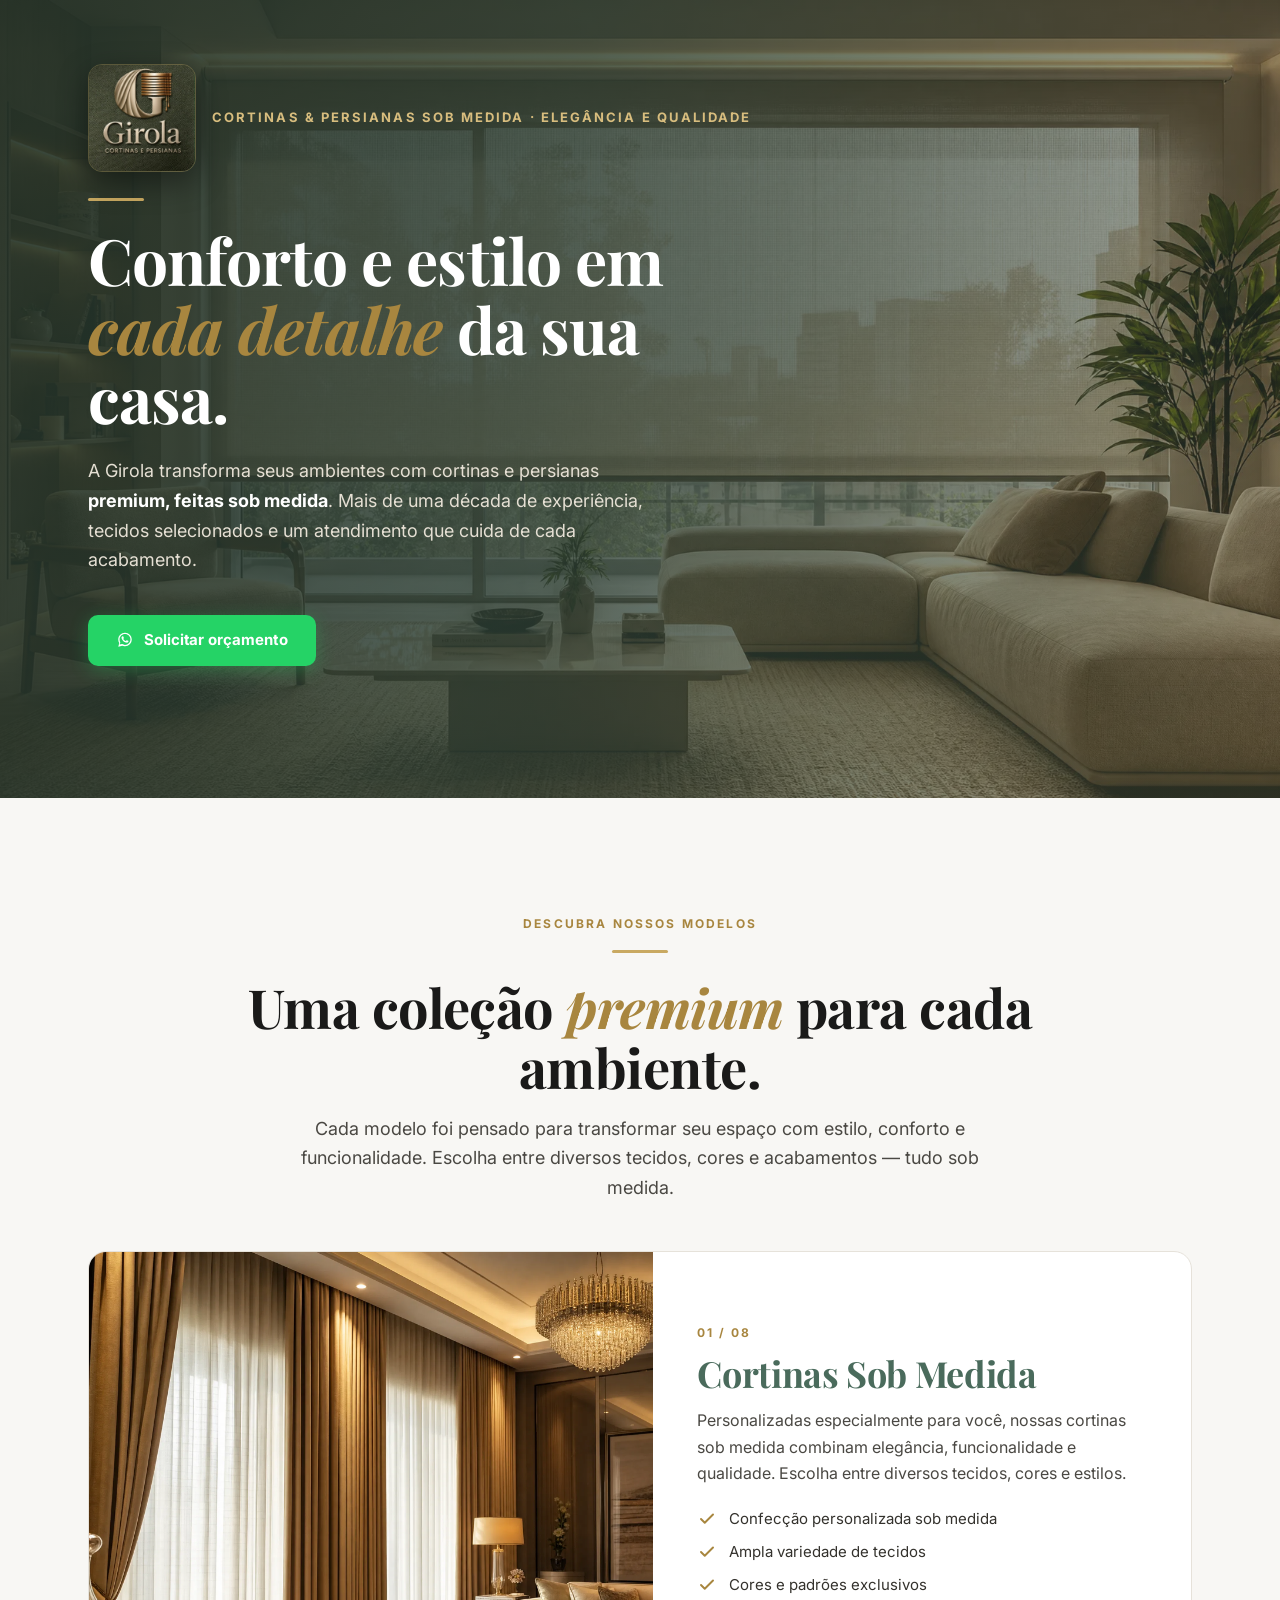
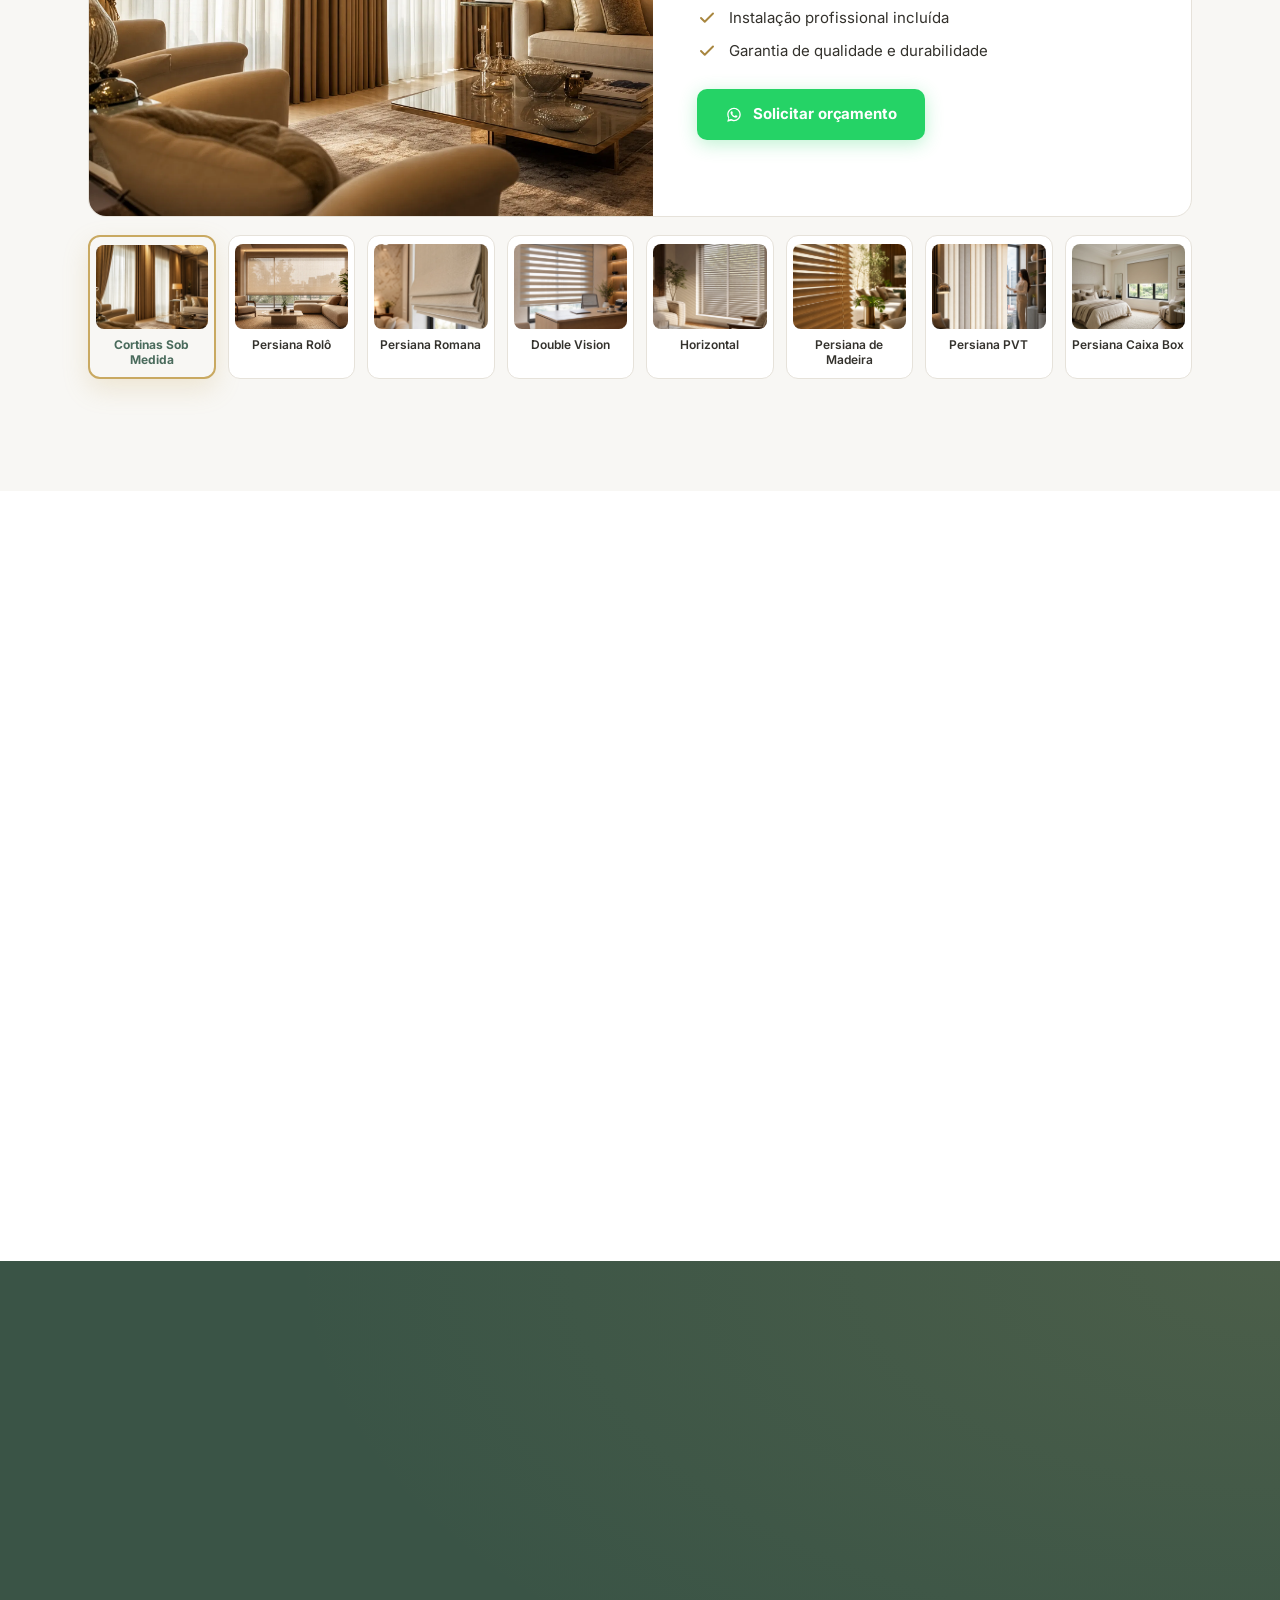
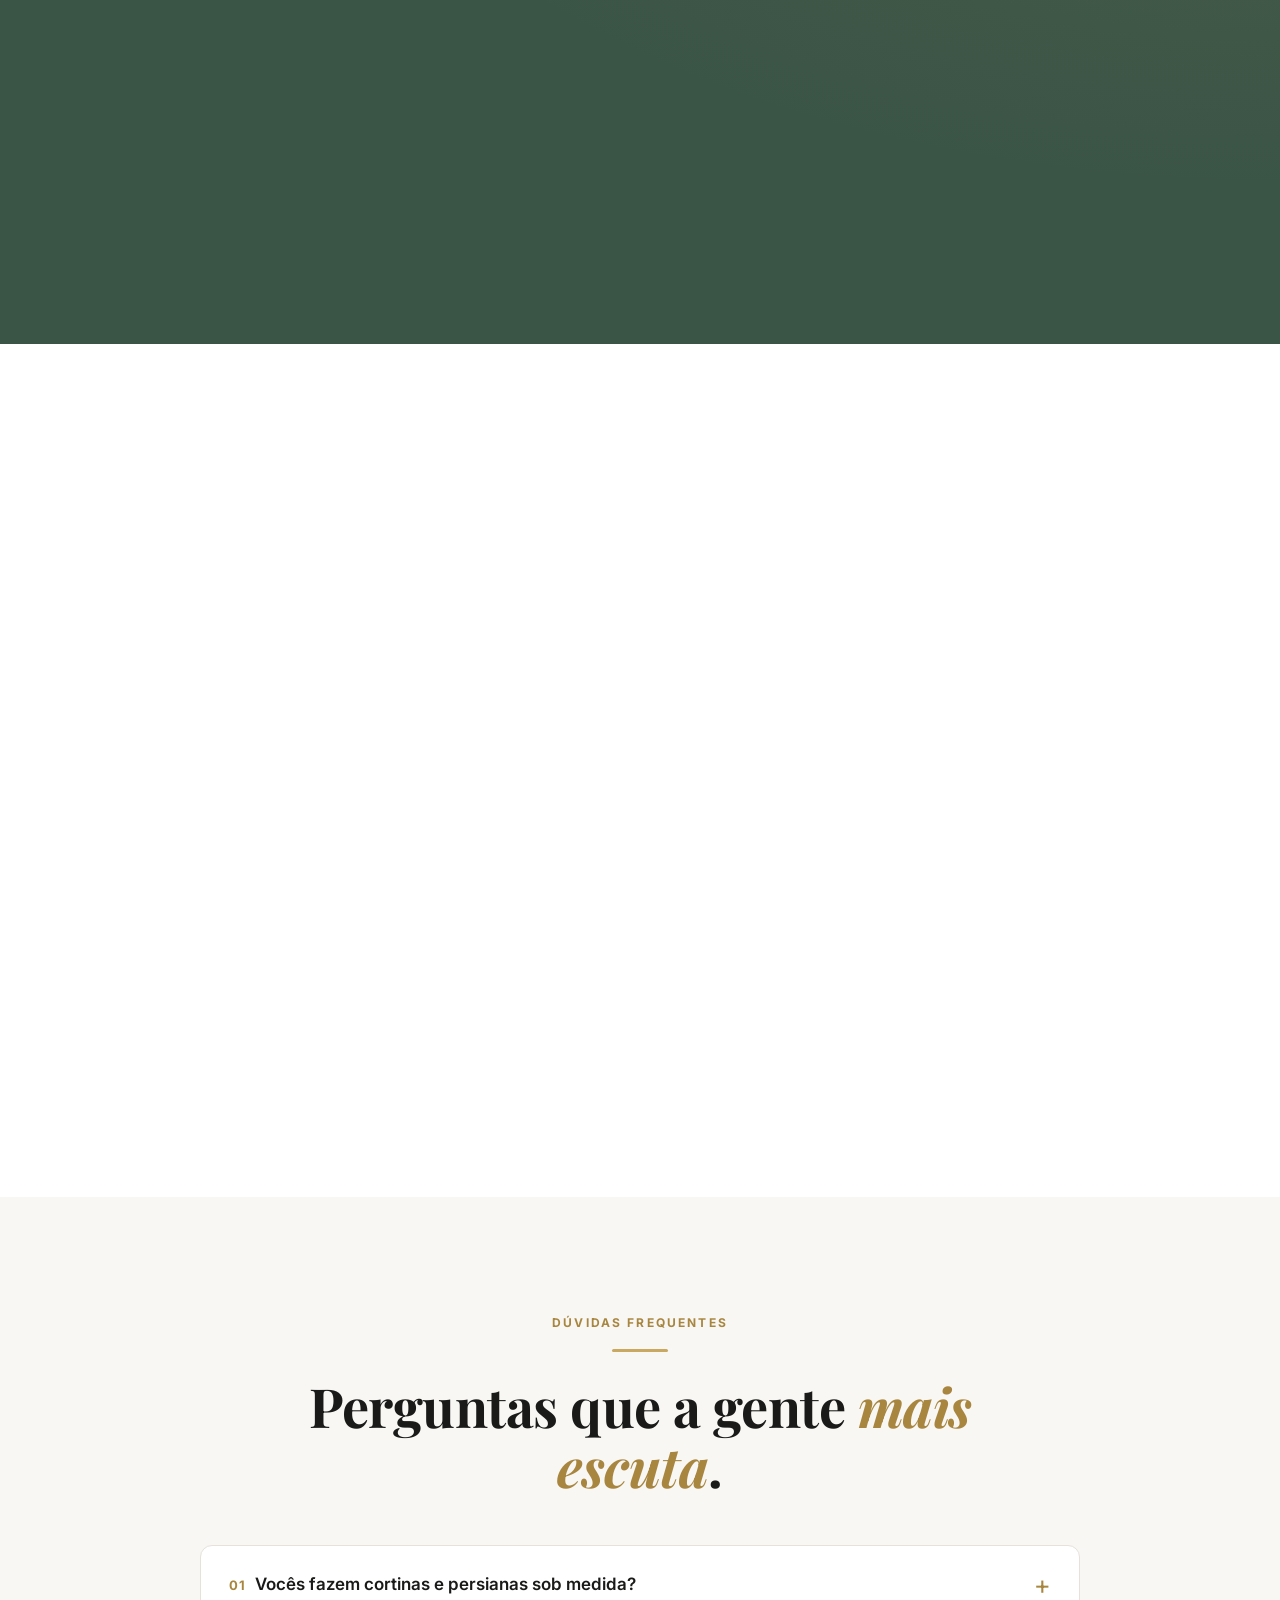
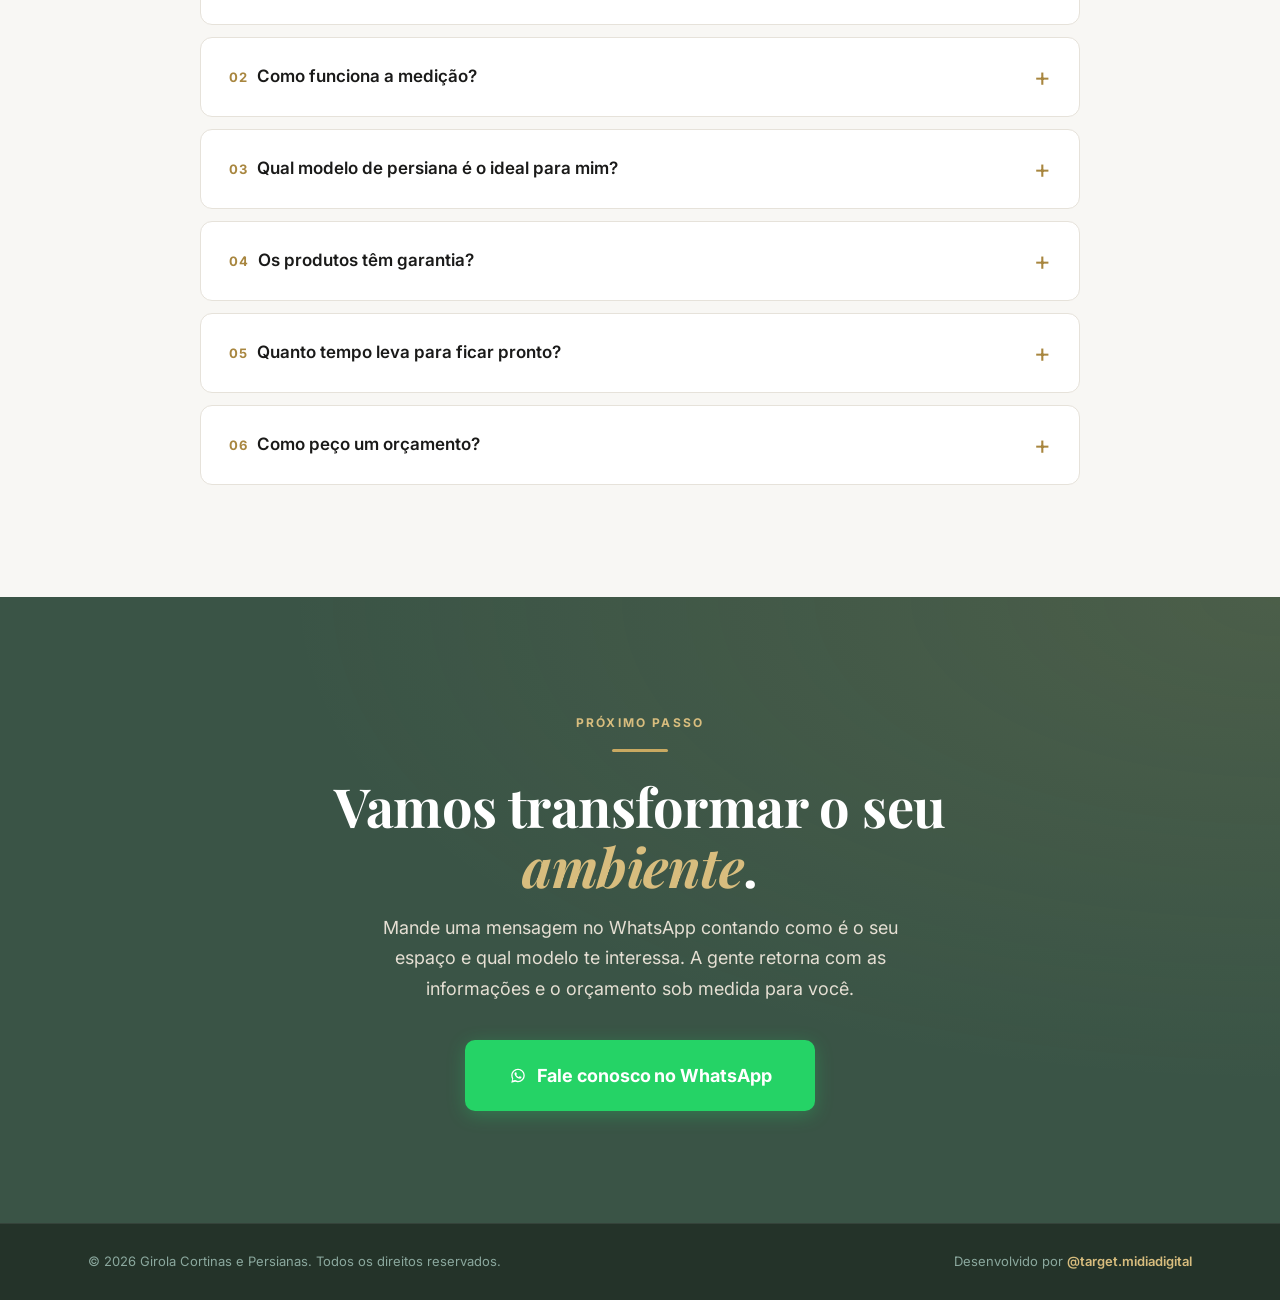
==== index.html @ 1aa4037d "Simplifica nome do PVT na mensagem do WhatsApp" ====
<!DOCTYPE html>
<html lang="pt-BR">
<head>
  <meta charset="UTF-8">
  <!-- Google Tag Manager -->
  <script>(function(w,d,s,l,i){w[l]=w[l]||[];w[l].push({'gtm.start':
  new Date().getTime(),event:'gtm.js'});var f=d.getElementsByTagName(s)[0],
  j=d.createElement(s),dl=l!='dataLayer'?'&l='+l:'';j.async=true;j.src=
  'https://www.googletagmanager.com/gtm.js?id='+i+dl;f.parentNode.insertBefore(j,f);
  })(window,document,'script','dataLayer','GTM-5LZ2KSHK');</script>
  <!-- End Google Tag Manager -->
  <meta name="viewport" content="width=device-width, initial-scale=1.0">
  <title>Girola Cortinas e Persianas — Cortinas e Persianas Sob Medida · Elegância e Qualidade</title>
  <meta name="description" content="Cortinas e persianas premium sob medida. Mais de 10 anos transformando espaços com elegância, conforto e qualidade. Rolô, Romana, Double Vision, Horizontal, Madeira, PVT e Caixa Box. Orçamento pelo WhatsApp (48) 98824-4446.">
  <link rel="icon" href="assets/logo.jpg">
  <link rel="preconnect" href="https://fonts.googleapis.com">
  <link rel="preconnect" href="https://fonts.gstatic.com" crossorigin>
  <link href="https://fonts.googleapis.com/css2?family=Playfair+Display:wght@500;600;700&family=Inter:wght@400;500;600;700&display=swap" rel="stylesheet">
  <link rel="stylesheet" href="assets/style.css">
</head>
<body>
  <!-- Google Tag Manager (noscript) -->
  <noscript><iframe src="https://www.googletagmanager.com/ns.html?id=GTM-5LZ2KSHK"
  height="0" width="0" style="display:none;visibility:hidden"></iframe></noscript>
  <!-- End Google Tag Manager (noscript) -->

  <main>

    <!-- ═════════ HERO ═════════ -->
    <section id="hero" class="hero-bg">
      <div class="hero-overlay"></div>
      <div class="container hero-inner">
        <div class="hero-text reveal">
          <div class="hero-brand">
            <img src="assets/logo.jpg" alt="Girola Cortinas e Persianas" class="hero-logo">
            <span class="hero-brand-text">Cortinas &amp; Persianas sob medida · Elegância e Qualidade</span>
          </div>
          <span class="gold-bar"></span>
          <h1 class="hero-title">
            Conforto e estilo em <span class="accent">cada detalhe</span> da sua casa.
          </h1>
          <p class="hero-sub">
            A Girola transforma seus ambientes com cortinas e persianas <strong>premium, feitas sob medida</strong>. Mais de uma década de experiência, tecidos selecionados e um atendimento que cuida de cada acabamento.
          </p>
          <div class="hero-cta-group">
            <a href="https://wa.me/5548988244446?text=Olá%20Girola!%20Gostaria%20de%20um%20orçamento%20de%20cortinas%2Fpersianas%20sob%20medida." target="_blank" rel="noopener" class="btn btn-wa">
              <span class="wa-icon" aria-hidden="true"></span>
              Solicitar orçamento
            </a>
          </div>
        </div>
      </div>
    </section>

    <!-- ═════════ DOBRA 2 · MODELOS ═════════ -->
    <section id="modelos" class="bg-soft">
      <div class="container">
        <div class="eyebrow-block reveal centered">
          <div class="section-tag">Descubra nossos modelos</div>
          <span class="gold-bar centered"></span>
          <h2 class="section-title">Uma coleção <span class="accent">premium</span> para cada ambiente.</h2>
          <p class="section-sub">Cada modelo foi pensado para transformar seu espaço com estilo, conforto e funcionalidade. Escolha entre diversos tecidos, cores e acabamentos — tudo sob medida.</p>
        </div>

        <div class="modelos-showcase reveal" id="modelos-showcase">
          <div class="showcase-stage">

              <article class="modelo-slide showcase-panel active">
                <div class="modelo-slide-photo"><img src="assets/cortina.webp" alt="Cortinas Sob Medida" loading="lazy"></div>
                <div class="modelo-slide-info">
                  <span class="modelo-slide-count">01 / 08</span>
                  <h3 class="modelo-slide-name">Cortinas Sob Medida</h3>
                  <p class="modelo-slide-desc">Personalizadas especialmente para você, nossas cortinas sob medida combinam elegância, funcionalidade e qualidade. Escolha entre diversos tecidos, cores e estilos.</p>
                  <ul class="modelo-slide-features">
                    <li><span class="feat-check"></span>Confecção personalizada sob medida</li>
                    <li><span class="feat-check"></span>Ampla variedade de tecidos</li>
                    <li><span class="feat-check"></span>Cores e padrões exclusivos</li>
                    <li><span class="feat-check"></span>Instalação profissional incluída</li>
                    <li><span class="feat-check"></span>Garantia de qualidade e durabilidade</li>
                  </ul>
                  <a href="https://wa.me/5548988244446?text=Olá%20Girola!%20Gostaria%20de%20um%20orçamento%20de%20cortinas%2Fpersianas%20sob%20medida.%20(*Cortinas%20Sob%20Medida*)" target="_blank" rel="noopener" class="btn btn-wa">
                    <span class="wa-icon" aria-hidden="true"></span>Solicitar orçamento
                  </a>
                </div>
              </article>

              <article class="modelo-slide showcase-panel">
                <div class="modelo-slide-photo"><img src="assets/persiana-rolo.webp" alt="Persiana Rolô" loading="lazy"></div>
                <div class="modelo-slide-info">
                  <span class="modelo-slide-count">02 / 08</span>
                  <h3 class="modelo-slide-name">Persiana Rolô</h3>
                  <p class="modelo-slide-desc">Moderna e funcional, a persiana rolô é perfeita para ambientes que exigem praticidade e elegância. Disponível em diversos tecidos e cores, oferece controle total de luminosidade com um toque suave.</p>
                  <ul class="modelo-slide-features">
                    <li><span class="feat-check"></span>Mecanismo suave e silencioso</li>
                    <li><span class="feat-check"></span>Múltiplas opções de tecido</li>
                    <li><span class="feat-check"></span>Fácil limpeza e manutenção</li>
                    <li><span class="feat-check"></span>Ideal para cozinhas e escritórios</li>
                    <li><span class="feat-check"></span>Disponível em blackout e tela solar</li>
                  </ul>
                  <a href="https://wa.me/5548988244446?text=Olá%20Girola!%20Gostaria%20de%20um%20orçamento%20de%20cortinas%2Fpersianas%20sob%20medida.%20(*Persiana%20Rolô*)" target="_blank" rel="noopener" class="btn btn-wa">
                    <span class="wa-icon" aria-hidden="true"></span>Solicitar orçamento
                  </a>
                </div>
              </article>

              <article class="modelo-slide showcase-panel">
                <div class="modelo-slide-photo"><img src="assets/persiana-romana.webp" alt="Persiana Romana" loading="lazy"></div>
                <div class="modelo-slide-info">
                  <span class="modelo-slide-count">03 / 08</span>
                  <h3 class="modelo-slide-name">Persiana Romana</h3>
                  <p class="modelo-slide-desc">Sofisticada e elegante, a persiana romana traz um toque de luxo a qualquer ambiente. Com suas dobras perfeitas, cria um visual refinado quando aberta ou fechada.</p>
                  <ul class="modelo-slide-features">
                    <li><span class="feat-check"></span>Design elegante e sofisticado</li>
                    <li><span class="feat-check"></span>Tecidos premium em várias cores</li>
                    <li><span class="feat-check"></span>Controle preciso de luz</li>
                    <li><span class="feat-check"></span>Perfeita para salas e quartos</li>
                    <li><span class="feat-check"></span>Instalação limpa sem caixilho aparente</li>
                  </ul>
                  <a href="https://wa.me/5548988244446?text=Olá%20Girola!%20Gostaria%20de%20um%20orçamento%20de%20cortinas%2Fpersianas%20sob%20medida.%20(*Persiana%20Romana*)" target="_blank" rel="noopener" class="btn btn-wa">
                    <span class="wa-icon" aria-hidden="true"></span>Solicitar orçamento
                  </a>
                </div>
              </article>

              <article class="modelo-slide showcase-panel">
                <div class="modelo-slide-photo"><img src="assets/persiana-double-vision.webp" alt="Persiana Double Vision" loading="lazy"></div>
                <div class="modelo-slide-info">
                  <span class="modelo-slide-count">04 / 08</span>
                  <h3 class="modelo-slide-name">Persiana Double Vision</h3>
                  <p class="modelo-slide-desc">Inovadora e versátil, a persiana double vision permite controlar a luminosidade em dois níveis diferentes. Perfeita para quem quer flexibilidade total no controle de luz.</p>
                  <ul class="modelo-slide-features">
                    <li><span class="feat-check"></span>Dois níveis de controle de luz</li>
                    <li><span class="feat-check"></span>Design moderno e minimalista</li>
                    <li><span class="feat-check"></span>Tecido de qualidade premium</li>
                    <li><span class="feat-check"></span>Ideal para salas de estar e escritórios</li>
                    <li><span class="feat-check"></span>Oferece privacidade sem perder claridade</li>
                  </ul>
                  <a href="https://wa.me/5548988244446?text=Olá%20Girola!%20Gostaria%20de%20um%20orçamento%20de%20cortinas%2Fpersianas%20sob%20medida.%20(*Persiana%20Double%20Vision*)" target="_blank" rel="noopener" class="btn btn-wa">
                    <span class="wa-icon" aria-hidden="true"></span>Solicitar orçamento
                  </a>
                </div>
              </article>

              <article class="modelo-slide showcase-panel">
                <div class="modelo-slide-photo"><img src="assets/persiana-horizontal.webp" alt="Persiana Horizontal" loading="lazy"></div>
                <div class="modelo-slide-info">
                  <span class="modelo-slide-count">05 / 08</span>
                  <h3 class="modelo-slide-name">Persiana Horizontal</h3>
                  <p class="modelo-slide-desc">Clássica e versátil, a persiana horizontal oferece controle preciso de luz e privacidade. Disponível em alumínio e madeira, combina funcionalidade com estilo.</p>
                  <ul class="modelo-slide-features">
                    <li><span class="feat-check"></span>Lâminas de 50mm com fita central em destaque</li>
                    <li><span class="feat-check"></span>Controle preciso de luz e privacidade</li>
                    <li><span class="feat-check"></span>Fácil limpeza e manutenção</li>
                    <li><span class="feat-check"></span>Ideal para todos os ambientes</li>
                    <li><span class="feat-check"></span>Excelente custo-benefício</li>
                  </ul>
                  <a href="https://wa.me/5548988244446?text=Olá%20Girola!%20Gostaria%20de%20um%20orçamento%20de%20cortinas%2Fpersianas%20sob%20medida.%20(*Persiana%20Horizontal*)" target="_blank" rel="noopener" class="btn btn-wa">
                    <span class="wa-icon" aria-hidden="true"></span>Solicitar orçamento
                  </a>
                </div>
              </article>

              <article class="modelo-slide showcase-panel">
                <div class="modelo-slide-photo"><img src="assets/persiana-madeira.webp" alt="Persiana de Madeira" loading="lazy"></div>
                <div class="modelo-slide-info">
                  <span class="modelo-slide-count">06 / 08</span>
                  <h3 class="modelo-slide-name">Persiana de Madeira</h3>
                  <p class="modelo-slide-desc">Clássica e atemporal, a persiana de madeira traz calor e naturalidade aos ambientes. Seus tons naturais combinam com qualquer estilo de decoração.</p>
                  <ul class="modelo-slide-features">
                    <li><span class="feat-check"></span>Madeira de qualidade premium</li>
                    <li><span class="feat-check"></span>Tons naturais e elegantes</li>
                    <li><span class="feat-check"></span>Durabilidade excepcional</li>
                    <li><span class="feat-check"></span>Fácil manutenção</li>
                    <li><span class="feat-check"></span>Perfeita para salas, quartos e escritórios</li>
                  </ul>
                  <a href="https://wa.me/5548988244446?text=Olá%20Girola!%20Gostaria%20de%20um%20orçamento%20de%20cortinas%2Fpersianas%20sob%20medida.%20(*Persiana%20de%20Madeira*)" target="_blank" rel="noopener" class="btn btn-wa">
                    <span class="wa-icon" aria-hidden="true"></span>Solicitar orçamento
                  </a>
                </div>
              </article>

              <article class="modelo-slide showcase-panel">
                <div class="modelo-slide-photo"><img src="assets/persiana-pvt.webp" alt="Persiana PVT - Painel Vertical Trilho" loading="lazy"></div>
                <div class="modelo-slide-info">
                  <span class="modelo-slide-count">07 / 08</span>
                  <h3 class="modelo-slide-name">Persiana PVT</h3>
                  <p class="modelo-slide-desc">Moderna e sofisticada, a persiana PVT (Painel Vertical Trilho) oferece uma solução elegante para grandes janelas e portas. Perfeita para ambientes contemporâneos.</p>
                  <ul class="modelo-slide-features">
                    <li><span class="feat-check"></span>Painéis verticais deslizantes</li>
                    <li><span class="feat-check"></span>Ideal para grandes aberturas</li>
                    <li><span class="feat-check"></span>Design minimalista e moderno</li>
                    <li><span class="feat-check"></span>Múltiplas cores e texturas</li>
                    <li><span class="feat-check"></span>Fácil operação e limpeza</li>
                  </ul>
                  <a href="https://wa.me/5548988244446?text=Olá%20Girola!%20Gostaria%20de%20um%20orçamento%20de%20cortinas%2Fpersianas%20sob%20medida.%20(*Persiana%20PVT*)" target="_blank" rel="noopener" class="btn btn-wa">
                    <span class="wa-icon" aria-hidden="true"></span>Solicitar orçamento
                  </a>
                </div>
              </article>

              <article class="modelo-slide showcase-panel">
                <div class="modelo-slide-photo"><img src="assets/persiana-caixa-box.jpg" alt="Persiana Caixa Box" loading="lazy"></div>
                <div class="modelo-slide-info">
                  <span class="modelo-slide-count">08 / 08</span>
                  <h3 class="modelo-slide-name">Persiana Caixa Box</h3>
                  <p class="modelo-slide-desc">Blackout de alto desempenho: o tecido corre dentro de uma caixa superior de PVC (Vox) com guias laterais em alumínio, bloqueando praticamente 100% da luz. Acabamento limpo e contemporâneo, perfeito para quartos e salas de TV.</p>
                  <ul class="modelo-slide-features">
                    <li><span class="feat-check"></span>Bloqueio de até 100% da luz (blackout total)</li>
                    <li><span class="feat-check"></span>Caixa superior em PVC (Vox) com bandô integrado</li>
                    <li><span class="feat-check"></span>Guias laterais em alumínio para vedação total</li>
                    <li><span class="feat-check"></span>Acionamento por correntinha ou motorizado</li>
                    <li><span class="feat-check"></span>Ideal para quartos e salas de TV</li>
                  </ul>
                  <a href="https://wa.me/5548988244446?text=Olá%20Girola!%20Gostaria%20de%20um%20orçamento%20de%20cortinas%2Fpersianas%20sob%20medida.%20(*Persiana%20Caixa%20Box*)" target="_blank" rel="noopener" class="btn btn-wa">
                    <span class="wa-icon" aria-hidden="true"></span>Solicitar orçamento
                  </a>
                </div>
              </article>

          </div>

          <div class="showcase-thumbs" role="tablist" aria-label="Modelos de cortinas e persianas">
            <button class="showcase-thumb active" data-index="0">
              <span class="showcase-thumb-img"><img src="assets/cortina.webp" alt="" loading="lazy"></span>
              <span class="showcase-thumb-name">Cortinas Sob Medida</span>
            </button>
            <button class="showcase-thumb" data-index="1">
              <span class="showcase-thumb-img"><img src="assets/persiana-rolo.webp" alt="" loading="lazy"></span>
              <span class="showcase-thumb-name">Persiana Rolô</span>
            </button>
            <button class="showcase-thumb" data-index="2">
              <span class="showcase-thumb-img"><img src="assets/persiana-romana.webp" alt="" loading="lazy"></span>
              <span class="showcase-thumb-name">Persiana Romana</span>
            </button>
            <button class="showcase-thumb" data-index="3">
              <span class="showcase-thumb-img"><img src="assets/persiana-double-vision.webp" alt="" loading="lazy"></span>
              <span class="showcase-thumb-name">Double Vision</span>
            </button>
            <button class="showcase-thumb" data-index="4">
              <span class="showcase-thumb-img"><img src="assets/persiana-horizontal.webp" alt="" loading="lazy"></span>
              <span class="showcase-thumb-name">Horizontal</span>
            </button>
            <button class="showcase-thumb" data-index="5">
              <span class="showcase-thumb-img"><img src="assets/persiana-madeira.webp" alt="" loading="lazy"></span>
              <span class="showcase-thumb-name">Persiana de Madeira</span>
            </button>
            <button class="showcase-thumb" data-index="6">
              <span class="showcase-thumb-img"><img src="assets/persiana-pvt.webp" alt="" loading="lazy"></span>
              <span class="showcase-thumb-name">Persiana PVT</span>
            </button>
            <button class="showcase-thumb" data-index="7">
              <span class="showcase-thumb-img"><img src="assets/persiana-caixa-box.jpg" alt="" loading="lazy"></span>
              <span class="showcase-thumb-name">Persiana Caixa Box</span>
            </button>
          </div>
        </div>
      </div>
    </section>

    <!-- ═════════ DOBRA 3 · POR QUE GIROLA ═════════ -->
    <section id="por-que">
      <div class="container">
        <div class="eyebrow-block reveal centered">
          <div class="section-tag">Por que escolher a Girola</div>
          <span class="gold-bar centered"></span>
          <h2 class="section-title">Muito mais do que <span class="accent">persianas</span>.</h2>
          <p class="section-sub">Oferecemos qualidade, confiança e um atendimento excepcional — do primeiro contato à instalação final.</p>
        </div>

        <div class="motivos-grid">
          <div class="motivo-card reveal" data-stagger="0">
            <div class="motivo-icon">
              <svg viewBox="0 0 24 24" fill="none" stroke="currentColor" stroke-width="1.7" stroke-linecap="round" stroke-linejoin="round"><polygon points="6 3 18 3 22 9 12 22 2 9"/><path d="M11 3 8 9l4 13 4-13-3-6"/><path d="M2 9h20"/></svg>
            </div>
            <h3 class="motivo-title">Qualidade Premium</h3>
            <p class="motivo-text">Produtos de alta qualidade, selecionados com rigor para garantir durabilidade e beleza em cada detalhe.</p>
          </div>
          <div class="motivo-card reveal" data-stagger="1">
            <div class="motivo-icon">
              <svg viewBox="0 0 24 24" fill="none" stroke="currentColor" stroke-width="1.7" stroke-linecap="round" stroke-linejoin="round"><circle cx="12" cy="8" r="6"/><path d="M8.21 13.89 7 22l5-3 5 3-1.21-8.11"/></svg>
            </div>
            <h3 class="motivo-title">Expertise Reconhecida</h3>
            <p class="motivo-text">Conhecimento profundo em todos os tipos de persianas e cortinas. Indicamos a solução certa para o seu ambiente.</p>
          </div>
          <div class="motivo-card reveal" data-stagger="2">
            <div class="motivo-icon">
              <svg viewBox="0 0 24 24" fill="none" stroke="currentColor" stroke-width="1.7" stroke-linecap="round" stroke-linejoin="round"><path d="M20 13c0 5-3.5 7.5-7.66 8.95a1 1 0 0 1-.67-.01C7.5 20.5 4 18 4 13V6a1 1 0 0 1 1-1c2 0 4.5-1.2 6.24-2.72a1.17 1.17 0 0 1 1.52 0C14.51 3.81 17 5 19 5a1 1 0 0 1 1 1z"/><path d="m9 12 2 2 4-4"/></svg>
            </div>
            <h3 class="motivo-title">Confiança Comprovada</h3>
            <p class="motivo-text">Mais de uma década no ramo e milhares de clientes que confiam nos nossos produtos e serviços.</p>
          </div>
          <div class="motivo-card reveal" data-stagger="3">
            <div class="motivo-icon">
              <svg viewBox="0 0 24 24" fill="none" stroke="currentColor" stroke-width="1.7" stroke-linecap="round" stroke-linejoin="round"><path d="M3.85 8.62a4 4 0 0 1 4.78-4.77 4 4 0 0 1 6.74 0 4 4 0 0 1 4.78 4.78 4 4 0 0 1 0 6.74 4 4 0 0 1-4.77 4.78 4 4 0 0 1-6.75 0 4 4 0 0 1-4.78-4.77 4 4 0 0 1 0-6.76Z"/><path d="m9 12 2 2 4-4"/></svg>
            </div>
            <h3 class="motivo-title">Garantia Total</h3>
            <p class="motivo-text">Todos os nossos produtos possuem garantia de qualidade e durabilidade — tranquilidade na sua compra.</p>
          </div>
        </div>
      </div>
    </section>

    <!-- ═════════ DOBRA 4 · SOBRE / EXPERIÊNCIA ═════════ -->
    <section id="sobre" class="dark">
      <div class="container">
        <div class="sobre-grid">
          <div class="sobre-content reveal">
            <div class="section-tag on-dark sobre-eyebrow">
              <svg viewBox="0 0 24 24" fill="none" stroke="currentColor" stroke-width="1.7" stroke-linecap="round" stroke-linejoin="round"><circle cx="12" cy="8" r="6"/><path d="M8.21 13.89 7 22l5-3 5 3-1.21-8.11"/></svg>
              Nossa História
            </div>
            <h2 class="section-title">Mais de 10 Anos de Excelência</h2>
            <p class="sobre-bio">
              A Girola Cortinas e Persianas vem transformando espaços com elegância e qualidade. Com mais de uma década de experiência no ramo, consolidamos nossa reputação como referência em soluções de cortinas e persianas premium.
            </p>
            <p class="sobre-bio">
              Nossa trajetória é marcada pelo compromisso com a excelência, inovação constante e atendimento personalizado. Cada projeto realizado reflete nossa dedicação em entregar produtos e serviços que superam as expectativas dos nossos clientes.
            </p>
          </div>
          <div class="sobre-card reveal">
            <div class="sobre-feature">
              <div class="sobre-feature-icon">
                <svg viewBox="0 0 24 24" fill="none" stroke="currentColor" stroke-width="1.7" stroke-linecap="round" stroke-linejoin="round"><circle cx="12" cy="8" r="6"/><path d="M8.21 13.89 7 22l5-3 5 3-1.21-8.11"/></svg>
              </div>
              <div class="sobre-feature-text">
                <h3>Confiança Comprovada</h3>
                <p>Milhares de clientes confiam em nossos produtos e serviços.</p>
              </div>
            </div>
            <div class="sobre-feature">
              <div class="sobre-feature-icon">
                <svg viewBox="0 0 24 24" fill="none" stroke="currentColor" stroke-width="1.7" stroke-linecap="round" stroke-linejoin="round"><circle cx="12" cy="8" r="6"/><path d="M8.21 13.89 7 22l5-3 5 3-1.21-8.11"/></svg>
              </div>
              <div class="sobre-feature-text">
                <h3>Expertise Reconhecida</h3>
                <p>Conhecimento profundo em todos os tipos de persianas e cortinas.</p>
              </div>
            </div>
            <div class="sobre-feature">
              <div class="sobre-feature-icon">
                <svg viewBox="0 0 24 24" fill="none" stroke="currentColor" stroke-width="1.7" stroke-linecap="round" stroke-linejoin="round"><circle cx="12" cy="8" r="6"/><path d="M8.21 13.89 7 22l5-3 5 3-1.21-8.11"/></svg>
              </div>
              <div class="sobre-feature-text">
                <h3>Inovação Contínua</h3>
                <p>Sempre atualizados com as últimas tendências e tecnologias.</p>
              </div>
            </div>
          </div>
        </div>
      </div>
    </section>

    <!-- ═════════ DOBRA 5 · COMO FUNCIONA ═════════ -->
    <section id="como-funciona">
      <div class="container">
        <div class="eyebrow-block reveal centered">
          <div class="section-tag">Como funciona</div>
          <span class="gold-bar centered"></span>
          <h2 class="section-title">Do <span class="accent">primeiro contato</span> à instalação.</h2>
          <p class="section-sub">Um processo simples e sem complicação para você ter o ambiente dos seus sonhos.</p>
        </div>

        <div class="passos-grid reveal">
          <div class="passo-card">
            <div class="passo-num">01</div>
            <h3 class="passo-name">Conte sua ideia</h3>
            <p class="passo-desc">Você nos chama no WhatsApp e conta como é o ambiente e o que procura. Tiramos todas as dúvidas sobre modelos e tecidos.</p>
          </div>
          <div class="passo-card">
            <div class="passo-num">02</div>
            <h3 class="passo-name">Medição sob medida</h3>
            <p class="passo-desc">Avaliamos as medidas certas para o seu espaço, garantindo um caimento perfeito e o melhor aproveitamento da luz.</p>
          </div>
          <div class="passo-card">
            <div class="passo-num">03</div>
            <h3 class="passo-name">Escolha e orçamento</h3>
            <p class="passo-desc">Você escolhe entre diversos tecidos, cores e estilos. Apresentamos um orçamento transparente, sem surpresas.</p>
          </div>
          <div class="passo-card">
            <div class="passo-num">04</div>
            <h3 class="passo-name">Confecção e instalação</h3>
            <p class="passo-desc">Confeccionamos com tecidos premium e instalamos com cuidado. Seu ambiente transformado, com garantia de qualidade.</p>
          </div>
        </div>

        <div class="section-cta reveal">
          <a href="https://wa.me/5548988244446?text=Olá%20Girola!%20Gostaria%20de%20um%20orçamento%20de%20cortinas%2Fpersianas%20sob%20medida." target="_blank" rel="noopener" class="btn btn-wa btn-lg">
            <span class="wa-icon" aria-hidden="true"></span>
            Começar meu orçamento
          </a>
        </div>
      </div>
    </section>

    <!-- ═════════ DOBRA 6 · FAQ ═════════ -->
    <section id="faq" class="bg-soft">
      <div class="container">
        <div class="eyebrow-block reveal centered">
          <div class="section-tag">Dúvidas frequentes</div>
          <span class="gold-bar centered"></span>
          <h2 class="section-title">Perguntas que a gente <span class="accent">mais escuta</span>.</h2>
        </div>

        <div class="faq-list reveal">
          <div class="faq-item">
            <button class="faq-question">
              <span><span class="faq-num">01</span>Vocês fazem cortinas e persianas sob medida?</span>
              <span class="faq-toggle">+</span>
            </button>
            <div class="faq-answer">
              Sim! Todas as nossas cortinas e persianas são confeccionadas sob medida, especialmente para o seu ambiente. Você escolhe entre diversos tecidos, cores e estilos, e garantimos o caimento e o acabamento perfeitos.
            </div>
          </div>
          <div class="faq-item">
            <button class="faq-question">
              <span><span class="faq-num">02</span>Como funciona a medição?</span>
              <span class="faq-toggle">+</span>
            </button>
            <div class="faq-answer">
              Após o primeiro contato pelo WhatsApp, avaliamos as medidas certas do seu espaço para garantir um caimento perfeito e o melhor aproveitamento da luz. A partir disso, montamos um orçamento personalizado.
            </div>
          </div>
          <div class="faq-item">
            <button class="faq-question">
              <span><span class="faq-num">03</span>Qual modelo de persiana é o ideal para mim?</span>
              <span class="faq-toggle">+</span>
            </button>
            <div class="faq-answer">
              Depende do ambiente e do que você procura: a Rolô é prática e moderna, a Romana traz um toque de luxo, a Double Vision controla a luz em dois níveis, a Horizontal oferece controle preciso, a de Madeira aquece o ambiente, a PVT é ideal para grandes janelas e portas e a Caixa Box garante blackout total para quartos e salas de TV. Conte como é o seu espaço que indicamos a melhor solução.
            </div>
          </div>
          <div class="faq-item">
            <button class="faq-question">
              <span><span class="faq-num">04</span>Os produtos têm garantia?</span>
              <span class="faq-toggle">+</span>
            </button>
            <div class="faq-answer">
              Sim. Todos os nossos produtos possuem garantia de qualidade e durabilidade, oferecendo total tranquilidade na sua compra. Trabalhamos apenas com tecidos e materiais premium, selecionados com rigor.
            </div>
          </div>
          <div class="faq-item">
            <button class="faq-question">
              <span><span class="faq-num">05</span>Quanto tempo leva para ficar pronto?</span>
              <span class="faq-toggle">+</span>
            </button>
            <div class="faq-answer">
              O prazo varia conforme o modelo, o tecido escolhido e a quantidade de ambientes. Assim que entendemos o seu projeto, informamos o prazo de confecção e instalação junto ao orçamento — sempre com transparência.
            </div>
          </div>
          <div class="faq-item">
            <button class="faq-question">
              <span><span class="faq-num">06</span>Como peço um orçamento?</span>
              <span class="faq-toggle">+</span>
            </button>
            <div class="faq-answer">
              É só clicar em qualquer botão desta página ou chamar no WhatsApp (48) 98824-4446. Conte como é o seu ambiente e qual modelo te interessa — respondemos com todas as informações e o orçamento personalizado.
            </div>
          </div>
        </div>
      </div>
    </section>

    <!-- ═════════ DOBRA 8 · CTA FINAL ═════════ -->
    <section id="cta-final" class="dark">
      <div class="container">
        <div class="cta-final-box reveal">
          <div class="section-tag on-dark">Próximo passo</div>
          <span class="gold-bar centered"></span>
          <h2 class="section-title">Vamos transformar o seu <span class="accent">ambiente</span>.</h2>
          <p class="cta-final-sub">Mande uma mensagem no WhatsApp contando como é o seu espaço e qual modelo te interessa. A gente retorna com as informações e o orçamento sob medida para você.</p>

          <a href="https://wa.me/5548988244446?text=Olá%20Girola!%20Gostaria%20de%20um%20orçamento%20de%20cortinas%2Fpersianas%20sob%20medida." target="_blank" rel="noopener" class="btn btn-wa btn-xl">
            <span class="wa-icon" aria-hidden="true"></span>
            Fale conosco no WhatsApp
          </a>
        </div>
      </div>
    </section>

  </main>

  <footer>
    <div class="container footer-bar">
      <div class="footer-copy">© 2026 Girola Cortinas e Persianas. Todos os direitos reservados.</div>
      <div class="footer-credit">Desenvolvido por
        <a href="https://www.instagram.com/target.midiadigital/" target="_blank" rel="noopener">@target.midiadigital</a>
      </div>
    </div>
  </footer>

  <script src="assets/script.js"></script>
</body>
</html>
---- assets/style.css ----
/* ============================================
   Girola Cortinas e Persianas — Landing Page
   ============================================ */

:root {
  /* Brand — verde + dourado */
  --green: #4a6b5c;
  --green-light: #6b8e7d;
  --green-soft: #8ba89e;
  --green-deep: #3a5446;
  --green-darker: #2c3f35;
  --green-darkest: #243329;

  --gold: #c9a961;
  --gold-bright: #d8bd7e;
  --gold-deep: #a8863f;
  --gold-hover: #b89550;

  /* Beges / neutros */
  --cream: #f8f7f4;
  --beige: #e8d5b7;
  --beige-light: #e5dfd3;
  --taupe: #d1c4b0;

  --ink: #1a1a19;
  --charcoal: #34322d;
  --gray-700: #4a4843;
  --gray-500: #858481;
  --gray-300: #cfcbc2;
  --gray-200: #e6e2da;
  --gray-100: #f0ede7;
  --white: #ffffff;

  /* WhatsApp */
  --wa-green: #25D366;
  --wa-green-hover: #1FB955;

  /* Fonts */
  --font-title: 'Playfair Display', Georgia, serif;
  --font-body: 'Inter', system-ui, -apple-system, sans-serif;

  /* Layout */
  --max-w: 1200px;
  --radius: 10px;
}

* { box-sizing: border-box; margin: 0; padding: 0; }

html { scroll-behavior: smooth; }

body {
  font-family: var(--font-body);
  font-size: 16px;
  line-height: 1.5;
  color: var(--ink);
  background: var(--white);
  -webkit-font-smoothing: antialiased;
  -moz-osx-font-smoothing: grayscale;
}

img { max-width: 100%; height: auto; display: block; }
a { color: inherit; text-decoration: none; }
button { border: none; background: none; cursor: pointer; font: inherit; color: inherit; }

/* ============================================ LAYOUT BASE ============================================ */
.container {
  width: 100%;
  max-width: var(--max-w);
  margin: 0 auto;
  padding: 0 24px;
}
@media (min-width: 768px) { .container { padding: 0 48px; } }

section { padding: 64px 0; position: relative; }
@media (min-width: 768px) { section { padding: 112px 0; } }

section.dark {
  background:
    radial-gradient(ellipse at top right, rgba(201, 169, 97, 0.12), transparent 55%),
    var(--green-deep);
  color: var(--white);
}
section.bg-soft { background: var(--cream); }

section:not(.bg-soft):not(.dark) + section:not(.bg-soft):not(.dark),
section.bg-soft + section.bg-soft,
section.dark + section.dark { padding-top: 24px; }
@media (min-width: 768px) {
  section:not(.bg-soft):not(.dark) + section:not(.bg-soft):not(.dark),
  section.bg-soft + section.bg-soft,
  section.dark + section.dark { padding-top: 48px; }
}

/* ============================================ WHATSAPP ICON ============================================ */
.wa-icon {
  display: inline-block;
  width: 18px;
  height: 18px;
  background-image: url("data:image/svg+xml;utf8,<svg xmlns='http://www.w3.org/2000/svg' viewBox='0 0 32 32' fill='white'><path d='M16.001 3C9.373 3 4 8.373 4 15c0 2.32.667 4.487 1.812 6.32L4 28l6.943-1.776A11.95 11.95 0 0 0 16 27c6.627 0 12-5.373 12-12S22.628 3 16.001 3zm0 21.667a9.65 9.65 0 0 1-4.93-1.346l-.353-.21-4.124 1.057 1.1-4.012-.23-.367A9.66 9.66 0 0 1 6.333 15c0-5.335 4.333-9.667 9.667-9.667S25.667 9.665 25.667 15s-4.333 9.667-9.666 9.667zm5.535-7.197c-.305-.152-1.803-.892-2.082-.992-.279-.103-.482-.152-.685.152s-.787.992-.965 1.195c-.178.203-.357.227-.661.075-.305-.152-1.286-.474-2.45-1.51-.905-.808-1.516-1.804-1.693-2.108-.178-.305-.019-.469.134-.62.137-.137.305-.357.457-.535.152-.178.203-.305.305-.508.102-.203.05-.381-.025-.533-.075-.152-.685-1.65-.938-2.262-.247-.594-.499-.514-.685-.523l-.583-.011a1.124 1.124 0 0 0-.812.381c-.279.305-1.066 1.042-1.066 2.54s1.092 2.946 1.245 3.149c.152.203 2.151 3.282 5.213 4.602.729.314 1.298.501 1.741.642.731.232 1.397.199 1.923.121.587-.088 1.803-.738 2.058-1.451.255-.713.255-1.323.178-1.451-.075-.127-.279-.203-.583-.355z'/></svg>");
  background-repeat: no-repeat;
  background-position: center;
  background-size: contain;
}

/* ============================================ BUTTONS ============================================ */
.btn {
  display: inline-flex;
  align-items: center;
  justify-content: center;
  gap: 10px;
  padding: 14px 28px;
  border-radius: var(--radius);
  font-family: var(--font-body);
  font-size: 15px;
  font-weight: 700;
  letter-spacing: -0.005em;
  cursor: pointer;
  transition: background 0.2s ease, transform 0.15s ease, box-shadow 0.2s ease;
  border: none;
  white-space: nowrap;
}

.btn-gold {
  background: var(--gold);
  color: var(--green-darkest);
  box-shadow: 0 4px 18px rgba(201, 169, 97, 0.3);
}
.btn-gold:hover {
  background: var(--gold-bright);
  transform: translateY(-2px);
  box-shadow: 0 8px 26px rgba(201, 169, 97, 0.42);
}

.btn-wa {
  background: var(--wa-green);
  color: var(--white);
  box-shadow: 0 4px 18px rgba(37, 211, 102, 0.3);
}
.btn-wa:hover {
  background: var(--wa-green-hover);
  transform: translateY(-2px);
  box-shadow: 0 8px 26px rgba(37, 211, 102, 0.42);
}

.btn-ghost {
  background: transparent;
  color: var(--white);
  border: 1.5px solid rgba(255, 255, 255, 0.35);
}
.btn-ghost:hover { border-color: var(--gold-bright); color: var(--gold-bright); background: rgba(255, 255, 255, 0.04); }

.btn-lg { padding: 18px 36px; font-size: 17px; }
.btn-xl { padding: 22px 44px; font-size: 18px; }

/* ============================================ ATOMS ============================================ */
.accent { color: var(--gold-deep); font-style: italic; }
section.dark .accent { color: var(--gold-bright); }

.gold-bar {
  display: block;
  width: 56px;
  height: 3px;
  background: var(--gold);
  margin: 16px 0 24px;
  border-radius: 2px;
}
.gold-bar.centered { margin-left: auto; margin-right: auto; }

.eyebrow-block { margin-bottom: 32px; }
@media (min-width: 768px) { .eyebrow-block { margin-bottom: 48px; } }
.eyebrow-block.centered { text-align: center; }
.eyebrow-block.centered .section-title,
.eyebrow-block.centered .section-sub { margin-left: auto; margin-right: auto; }

.section-tag {
  display: inline-block;
  font-family: var(--font-body);
  font-size: 12px;
  font-weight: 700;
  letter-spacing: 0.18em;
  text-transform: uppercase;
  color: var(--gold-deep);
}
.section-tag.on-dark { color: var(--gold-bright); }

.section-title {
  font-family: var(--font-title);
  font-size: 32px;
  font-weight: 700;
  line-height: 1.12;
  letter-spacing: -0.01em;
  margin-bottom: 16px;
  max-width: 820px;
  color: var(--ink);
}
section.dark .section-title { color: var(--white); }
@media (min-width: 500px) { .section-title { font-size: 38px; } }
@media (min-width: 768px) { .section-title { font-size: 46px; } }
@media (min-width: 1200px) { .section-title { font-size: 54px; } }

.section-sub {
  font-family: var(--font-body);
  font-size: 16px;
  line-height: 1.65;
  color: var(--gray-700);
  max-width: 680px;
}
@media (min-width: 768px) { .section-sub { font-size: 18px; } }
section.dark .section-sub, .section-sub.on-dark { color: var(--beige-light); }

.section-cta { text-align: center; margin-top: 48px; }
.section-cta-note { margin-top: 14px; font-size: 13px; color: var(--gray-500); }
section.dark .section-cta-note { color: var(--beige-light); }

/* ============================================ HERO ============================================ */
#hero {
  position: relative;
  overflow: hidden;
  color: var(--white);
  padding: 48px 0 64px;
  background-image: url("hero.webp");
  background-size: cover;
  background-position: center;
  background-repeat: no-repeat;
}
@media (min-width: 768px) { #hero { padding: 64px 0 96px; min-height: 70vh; display: flex; align-items: center; } }

.hero-overlay {
  position: absolute;
  inset: 0;
  background:
    linear-gradient(100deg, rgba(36, 51, 41, 0.92) 0%, rgba(44, 63, 53, 0.82) 42%, rgba(44, 63, 53, 0.40) 100%),
    radial-gradient(ellipse at bottom right, rgba(201, 169, 97, 0.22), transparent 55%);
  z-index: 1;
}
@media (max-width: 767px) {
  .hero-overlay {
    background:
      linear-gradient(180deg, rgba(36, 51, 41, 0.86) 0%, rgba(44, 63, 53, 0.92) 100%);
  }
}

.hero-inner { position: relative; z-index: 2; width: 100%; }

.hero-text { max-width: 680px; }

.hero-brand {
  display: flex;
  align-items: center;
  gap: 16px;
  margin-bottom: 26px;
}

.hero-logo {
  width: 88px;
  height: auto;
  border-radius: 12px;
  flex-shrink: 0;
  box-shadow: 0 10px 30px rgba(0, 0, 0, 0.4);
  border: 1px solid rgba(201, 169, 97, 0.3);
}
@media (min-width: 768px) { .hero-logo { width: 108px; border-radius: 14px; } }

.hero-brand-text {
  font-family: var(--font-body);
  font-size: 12px;
  font-weight: 700;
  letter-spacing: 0.16em;
  text-transform: uppercase;
  line-height: 1.5;
  color: var(--gold-bright);
}
@media (min-width: 768px) { .hero-brand-text { font-size: 13px; } }

.hero-title {
  font-family: var(--font-title);
  font-size: 38px;
  font-weight: 700;
  line-height: 1.08;
  letter-spacing: -0.015em;
  color: var(--white);
  margin: 0 0 24px;
}
@media (min-width: 500px) { .hero-title { font-size: 46px; } }
@media (min-width: 768px) { .hero-title { font-size: 56px; } }
@media (min-width: 1200px) { .hero-title { font-size: 64px; } }

.hero-sub {
  font-family: var(--font-body);
  font-size: 16px;
  line-height: 1.65;
  color: var(--beige-light);
  margin-bottom: 32px;
  max-width: 560px;
}
.hero-sub strong { color: var(--white); }
@media (min-width: 768px) { .hero-sub { font-size: 18px; margin-bottom: 40px; } }

.hero-cta-group {
  display: flex;
  flex-direction: column;
  gap: 12px;
  margin-bottom: 36px;
}
@media (min-width: 500px) { .hero-cta-group { flex-direction: row; align-items: center; gap: 16px; flex-wrap: wrap; } }

.hero-trust { list-style: none; display: flex; flex-direction: column; gap: 10px; padding: 0; }
.hero-trust li {
  display: flex;
  align-items: flex-start;
  gap: 10px;
  font-size: 14px;
  color: var(--beige-light);
}
.hero-trust-check {
  display: inline-block;
  width: 18px;
  height: 18px;
  flex-shrink: 0;
  margin-top: 1px;
  border-radius: 50%;
  background: var(--gold);
  position: relative;
}
.hero-trust-check::after {
  content: '';
  position: absolute;
  inset: 0;
  background-image: url("data:image/svg+xml;utf8,<svg xmlns='http://www.w3.org/2000/svg' viewBox='0 0 24 24' fill='none' stroke='%232c3f35' stroke-width='3.5' stroke-linecap='round' stroke-linejoin='round'><polyline points='20 6 9 17 4 12'/></svg>");
  background-repeat: no-repeat;
  background-position: center;
  background-size: 11px;
}

/* ============================================ MODELOS — SHOWCASE ============================================ */
.modelos-showcase { position: relative; }

/* Todos os painéis empilhados na mesma célula → altura constante (= maior painel) */
.showcase-stage { display: grid; }

.showcase-panel {
  grid-area: 1 / 1;
  display: grid;
  grid-template-columns: 1fr;
  opacity: 0;
  visibility: hidden;
  pointer-events: none;
  transition: opacity 0.4s ease;
}
@media (min-width: 860px) { .showcase-panel { grid-template-columns: 1.05fr 1fr; } }

.showcase-panel.active {
  opacity: 1;
  visibility: visible;
  pointer-events: auto;
  z-index: 1;
}

.modelo-slide {
  background: var(--white);
  border: 1px solid var(--gray-200);
  border-radius: 18px;
  overflow: hidden;
}

.modelo-slide-photo { position: relative; background: var(--green-darker); overflow: hidden; aspect-ratio: 4 / 3; }
@media (min-width: 860px) { .modelo-slide-photo { aspect-ratio: auto; min-height: 460px; } }
.modelo-slide-photo img { width: 100%; height: 100%; object-fit: cover; }

.modelo-slide-info {
  padding: 32px 28px 36px;
  display: flex;
  flex-direction: column;
  justify-content: center;
}
@media (min-width: 768px) { .modelo-slide-info { padding: 44px 44px 48px; } }

.modelo-slide-count {
  font-family: var(--font-body); font-size: 12px; font-weight: 700;
  letter-spacing: 0.16em; color: var(--gold-deep); margin-bottom: 12px;
}
.modelo-slide-name {
  font-family: var(--font-title); font-size: 28px; font-weight: 700;
  color: var(--green); line-height: 1.1; margin-bottom: 14px; letter-spacing: -0.01em;
}
@media (min-width: 768px) { .modelo-slide-name { font-size: 36px; } }

.modelo-slide-desc { font-size: 15px; line-height: 1.65; color: var(--gray-700); margin-bottom: 22px; }
@media (min-width: 768px) { .modelo-slide-desc { font-size: 16px; } }

.modelo-slide-features { list-style: none; padding: 0; margin: 0 0 28px; display: flex; flex-direction: column; gap: 12px; }
.modelo-slide-features li {
  display: flex; align-items: flex-start; gap: 12px;
  font-size: 15px; line-height: 1.4; color: var(--charcoal);
}
.feat-check {
  display: inline-block; width: 20px; height: 20px; flex-shrink: 0; margin-top: 1px;
  background-image: url("data:image/svg+xml;utf8,<svg xmlns='http://www.w3.org/2000/svg' viewBox='0 0 24 24' fill='none' stroke='%23a8863f' stroke-width='2.6' stroke-linecap='round' stroke-linejoin='round'><polyline points='20 6 9 17 4 12'/></svg>");
  background-repeat: no-repeat; background-position: center; background-size: 18px;
}
.modelo-slide-info .btn { align-self: flex-start; }

/* Miniaturas — todos os modelos visíveis */
.showcase-thumbs {
  display: grid;
  grid-template-columns: repeat(2, 1fr);
  gap: 12px;
  margin-top: 18px;
}
@media (min-width: 600px) { .showcase-thumbs { grid-template-columns: repeat(4, 1fr); } }
@media (min-width: 960px) { .showcase-thumbs { grid-template-columns: repeat(8, 1fr); gap: 12px; } }

.showcase-thumb {
  display: flex;
  flex-direction: column;
  align-items: center;
  gap: 8px;
  padding: 8px 6px 10px;
  background: var(--white);
  border: 1px solid var(--gray-200);
  border-radius: 12px;
  cursor: pointer;
  transition: border-color 0.2s ease, transform 0.15s ease, box-shadow 0.2s ease, background 0.2s ease;
}
.showcase-thumb:hover { transform: translateY(-3px); box-shadow: 0 10px 22px rgba(58, 84, 70, 0.14); border-color: var(--gold); }
.showcase-thumb.active {
  border-color: var(--gold);
  border-width: 2px;
  background: var(--cream);
  box-shadow: 0 10px 26px rgba(201, 169, 97, 0.22);
}

.showcase-thumb-img {
  width: 100%;
  aspect-ratio: 4 / 3;
  border-radius: 8px;
  overflow: hidden;
  background: var(--green-darker);
}
.showcase-thumb-img img { width: 100%; height: 100%; object-fit: cover; }

.showcase-thumb-name {
  font-size: 12px;
  font-weight: 600;
  line-height: 1.25;
  text-align: center;
  color: var(--charcoal);
}
.showcase-thumb.active .showcase-thumb-name { color: var(--green); font-weight: 700; }

/* ============================================ MOTIVOS ============================================ */
.motivos-grid { display: grid; grid-template-columns: 1fr; gap: 20px; }
@media (min-width: 640px) { .motivos-grid { grid-template-columns: 1fr 1fr; } }
@media (min-width: 1024px) { .motivos-grid { grid-template-columns: repeat(4, 1fr); gap: 24px; } }

.motivo-card {
  background: var(--cream);
  border: 1px solid var(--gray-200);
  border-radius: 14px;
  padding: 32px 26px;
  border-top: 3px solid var(--gold);
  transition: transform 0.2s ease, box-shadow 0.2s ease, border-color 0.2s ease;
}
.motivo-card:hover {
  transform: translateY(-4px);
  box-shadow: 0 14px 32px rgba(58, 84, 70, 0.12);
}
.motivo-icon {
  width: 56px; height: 56px;
  display: flex; align-items: center; justify-content: center;
  background: rgba(201, 169, 97, 0.12);
  border: 1px solid rgba(201, 169, 97, 0.35);
  border-radius: 14px;
  color: var(--gold-deep);
  margin-bottom: 20px;
}
.motivo-icon svg { width: 28px; height: 28px; }
.motivo-num {
  font-family: var(--font-title); font-size: 34px; font-weight: 700;
  color: var(--gold-deep); line-height: 1; margin-bottom: 16px;
}
.motivo-title {
  font-family: var(--font-title); font-size: 20px; font-weight: 700; color: var(--ink);
  margin-bottom: 12px; letter-spacing: -0.01em; line-height: 1.25;
}
.motivo-text { font-size: 14px; line-height: 1.6; color: var(--gray-700); }

/* ============================================ SOBRE ============================================ */
.sobre-grid { display: grid; grid-template-columns: 1fr; gap: 40px; align-items: center; }
@media (min-width: 1024px) { .sobre-grid { grid-template-columns: 1.1fr 0.9fr; gap: 64px; } }

.sobre-eyebrow {
  display: inline-flex; align-items: center; gap: 10px; margin-bottom: 22px;
}
.sobre-eyebrow svg { width: 22px; height: 22px; color: var(--gold-bright); }

.sobre-bio {
  font-size: 16px; line-height: 1.75; color: var(--beige-light);
  margin-bottom: 20px; max-width: 580px;
}
@media (min-width: 768px) { .sobre-bio { font-size: 17px; } }

.sobre-stats {
  display: grid;
  grid-template-columns: repeat(3, auto);
  gap: 32px;
  margin-top: 36px;
  justify-content: start;
}
@media (max-width: 420px) { .sobre-stats { gap: 22px; } }
.stat-item { text-align: left; }
.stat-num {
  font-family: var(--font-title); font-size: 40px; font-weight: 700; line-height: 1;
  color: var(--gold-bright); margin-bottom: 8px;
}
.stat-num span { font-size: 28px; }
.stat-label {
  font-size: 13px; font-weight: 500; line-height: 1.3;
  color: var(--beige-light);
}

.sobre-card {
  background: rgba(255, 255, 255, 0.06);
  border: 1px solid rgba(255, 255, 255, 0.14);
  border-radius: 20px;
  padding: 36px 32px;
  display: flex;
  flex-direction: column;
  gap: 28px;
  backdrop-filter: blur(8px);
}
.sobre-feature { display: flex; align-items: flex-start; gap: 16px; }
.sobre-feature-icon {
  width: 44px; height: 44px; flex-shrink: 0;
  display: flex; align-items: center; justify-content: center;
  color: var(--gold-bright);
}
.sobre-feature-icon svg { width: 26px; height: 26px; }
.sobre-feature-text h3 {
  font-family: var(--font-body); font-size: 17px; font-weight: 700;
  color: var(--white); margin-bottom: 6px; letter-spacing: -0.01em;
}
.sobre-feature-text p { font-size: 14px; line-height: 1.55; color: var(--beige-light); }

/* ============================================ COMO FUNCIONA ============================================ */
.passos-grid { display: grid; grid-template-columns: 1fr; gap: 18px; }
@media (min-width: 640px) { .passos-grid { grid-template-columns: 1fr 1fr; gap: 22px; } }
@media (min-width: 1024px) { .passos-grid { grid-template-columns: repeat(4, 1fr); gap: 24px; } }

.passo-card {
  position: relative;
  background: var(--white);
  border: 1px solid var(--gray-200);
  border-radius: 14px;
  padding: 30px 26px;
}
.passo-num {
  font-family: var(--font-title); font-size: 40px; font-weight: 700; color: var(--green-soft);
  line-height: 1; margin-bottom: 16px;
}
.passo-name {
  font-family: var(--font-title); font-size: 19px; font-weight: 700; color: var(--ink);
  margin-bottom: 10px; letter-spacing: -0.01em;
}
.passo-desc { font-size: 14px; line-height: 1.6; color: var(--gray-700); }

/* ============================================ DEPOIMENTOS ============================================ */
.depo-grid { display: grid; grid-template-columns: 1fr; gap: 20px; }
@media (min-width: 768px) { .depo-grid { grid-template-columns: repeat(3, 1fr); gap: 24px; } }

.depo-card {
  background: var(--white);
  border: 1px solid var(--gray-200);
  border-radius: 14px;
  padding: 28px 26px;
  display: flex;
  flex-direction: column;
  gap: 18px;
  transition: transform 0.2s ease, box-shadow 0.2s ease;
}
.depo-card:hover { transform: translateY(-3px); box-shadow: 0 14px 30px rgba(58, 84, 70, 0.12); }
.depo-stars { color: var(--gold); font-size: 18px; letter-spacing: 2px; }
.depo-quote { font-size: 15px; line-height: 1.65; color: var(--charcoal); font-style: italic; flex: 1; }
.depo-author { padding-top: 16px; border-top: 1px solid var(--gray-200); }
.depo-name { font-size: 14px; font-weight: 700; color: var(--ink); }
.depo-role { font-size: 12px; color: var(--gray-500); margin-top: 2px; }

.depo-card-cta {
  background: var(--green-deep);
  color: var(--white);
  border: 2px solid var(--gold);
  align-items: center;
  justify-content: center;
  text-align: center;
}
.depo-card-cta .depo-cta-stars { color: var(--gold); font-size: 20px; letter-spacing: 2px; margin-bottom: 14px; }
.depo-cta-title { font-family: var(--font-title); font-size: 22px; font-weight: 700; margin-bottom: 10px; color: var(--white); }
.depo-cta-text { font-size: 14px; line-height: 1.55; color: var(--beige-light); margin-bottom: 20px; max-width: 260px; }
.depo-cta-link {
  display: inline-block; font-weight: 700; font-size: 14px; color: var(--green-darkest);
  background: var(--gold); padding: 12px 24px; border-radius: 6px; transition: background 0.2s ease, transform 0.15s ease;
}
.depo-card-cta:hover .depo-cta-link { background: var(--gold-bright); transform: translateY(-2px); }

/* ============================================ FAQ ============================================ */
.faq-list { display: flex; flex-direction: column; gap: 12px; max-width: 880px; margin: 0 auto; }
.faq-item {
  background: var(--white);
  border: 1px solid var(--gray-200);
  border-radius: 12px;
  overflow: hidden;
  transition: border-color 0.2s ease, box-shadow 0.2s ease;
}
.faq-item.open { border-color: var(--gold); box-shadow: 0 8px 24px rgba(201, 169, 97, 0.12); }
.faq-question {
  width: 100%; text-align: left;
  display: flex; justify-content: space-between; align-items: center; gap: 16px;
  padding: 22px 24px;
  font-family: var(--font-body); font-size: 15px; font-weight: 600; color: var(--ink); cursor: pointer;
}
@media (min-width: 768px) { .faq-question { font-size: 17px; padding: 26px 28px; } }
.faq-num { display: inline-block; font-size: 13px; font-weight: 700; color: var(--gold-deep); margin-right: 10px; letter-spacing: 0.04em; }
.faq-toggle { font-size: 26px; font-weight: 400; color: var(--gold-deep); flex-shrink: 0; transition: transform 0.25s ease; line-height: 1; }
.faq-item.open .faq-toggle { transform: rotate(45deg); }
.faq-answer {
  max-height: 0; overflow: hidden;
  transition: max-height 0.3s ease, padding 0.3s ease;
  padding: 0 24px;
  font-size: 15px; line-height: 1.7; color: var(--gray-700);
}
@media (min-width: 768px) { .faq-answer { padding: 0 28px; font-size: 16px; } }
.faq-item.open .faq-answer { max-height: 520px; padding-bottom: 26px; }

/* ============================================ CTA FINAL ============================================ */
.cta-final-box {
  text-align: center;
  max-width: 760px;
  margin: 0 auto;
}
.cta-final-box .section-title, .cta-final-box .section-tag { margin-left: auto; margin-right: auto; }
.cta-final-sub {
  font-size: 16px; line-height: 1.7; color: var(--beige-light);
  margin: 0 auto 36px; max-width: 580px;
}
@media (min-width: 768px) { .cta-final-sub { font-size: 18px; } }

.cta-final-info {
  display: grid; grid-template-columns: 1fr; gap: 18px;
  margin-top: 48px; padding-top: 36px;
  border-top: 1px solid rgba(255, 255, 255, 0.12);
  text-align: left;
}
@media (min-width: 640px) { .cta-final-info { grid-template-columns: repeat(3, 1fr); } }
.cta-final-info-item { padding-left: 14px; border-left: 2px solid var(--gold); }
.cta-final-info-label {
  font-size: 11px; font-weight: 700; letter-spacing: 0.14em; text-transform: uppercase;
  color: var(--gold-bright); margin-bottom: 4px;
}
.cta-final-info-value { font-size: 14px; line-height: 1.5; color: var(--white); }

/* ============================================ FOOTER ============================================ */
footer {
  background: var(--green-darkest);
  color: var(--beige-light);
  padding: 28px 0;
  border-top: 1px solid rgba(255, 255, 255, 0.08);
}
.footer-bar {
  display: flex;
  flex-direction: column;
  gap: 10px;
  align-items: center;
  text-align: center;
}
@media (min-width: 768px) { .footer-bar { flex-direction: row; justify-content: space-between; text-align: left; } }
.footer-copy { font-size: 13px; color: var(--green-soft); }
.footer-credit { font-size: 13px; color: var(--green-soft); }
.footer-credit a { color: var(--gold-bright); font-weight: 600; transition: color 0.2s ease; }
.footer-credit a:hover { color: var(--gold); }

/* ============================================ FLOAT WHATSAPP ============================================ */
.float-wa {
  position: fixed; bottom: 24px; right: 24px; z-index: 100;
  display: inline-flex; align-items: center; gap: 10px;
  background: var(--wa-green); color: var(--white);
  padding: 14px 22px; border-radius: 999px;
  font-weight: 700; font-size: 14px;
  box-shadow: 0 12px 28px rgba(37, 211, 102, 0.4);
  transition: background 0.2s ease, transform 0.15s ease, box-shadow 0.2s ease;
}
.float-wa:hover { background: var(--wa-green-hover); transform: translateY(-2px); box-shadow: 0 16px 36px rgba(37, 211, 102, 0.5); }
.float-wa-icon {
  display: inline-block; width: 20px; height: 20px;
  background-image: url("data:image/svg+xml;utf8,<svg xmlns='http://www.w3.org/2000/svg' viewBox='0 0 32 32' fill='white'><path d='M16.001 3C9.373 3 4 8.373 4 15c0 2.32.667 4.487 1.812 6.32L4 28l6.943-1.776A11.95 11.95 0 0 0 16 27c6.627 0 12-5.373 12-12S22.628 3 16.001 3zm0 21.667a9.65 9.65 0 0 1-4.93-1.346l-.353-.21-4.124 1.057 1.1-4.012-.23-.367A9.66 9.66 0 0 1 6.333 15c0-5.335 4.333-9.667 9.667-9.667S25.667 9.665 25.667 15s-4.333 9.667-9.666 9.667zm5.535-7.197c-.305-.152-1.803-.892-2.082-.992-.279-.103-.482-.152-.685.152s-.787.992-.965 1.195c-.178.203-.357.227-.661.075-.305-.152-1.286-.474-2.45-1.51-.905-.808-1.516-1.804-1.693-2.108-.178-.305-.019-.469.134-.62.137-.137.305-.357.457-.535.152-.178.203-.305.305-.508.102-.203.05-.381-.025-.533-.075-.152-.685-1.65-.938-2.262-.247-.594-.499-.514-.685-.523l-.583-.011a1.124 1.124 0 0 0-.812.381c-.279.305-1.066 1.042-1.066 2.54s1.092 2.946 1.245 3.149c.152.203 2.151 3.282 5.213 4.602.729.314 1.298.501 1.741.642.731.232 1.397.199 1.923.121.587-.088 1.803-.738 2.058-1.451.255-.713.255-1.323.178-1.451-.075-.127-.279-.203-.583-.355z'/></svg>");
  background-repeat: no-repeat; background-position: center; background-size: contain;
}
@media (max-width: 499px) {
  .float-wa-label { display: none; }
  .float-wa { padding: 14px; width: 56px; height: 56px; justify-content: center; }
}

/* ============================================ REVEAL ============================================ */
.reveal { opacity: 0; transform: translateY(24px); transition: opacity 0.6s ease, transform 0.6s ease; }
.reveal.is-visible { opacity: 1; transform: translateY(0); }
.reveal[data-stagger="1"] { transition-delay: 0.08s; }
.reveal[data-stagger="2"] { transition-delay: 0.16s; }
.reveal[data-stagger="3"] { transition-delay: 0.24s; }

@media (prefers-reduced-motion: reduce) {
  .reveal { opacity: 1; transform: none; transition: none; }
  html { scroll-behavior: auto; }
}
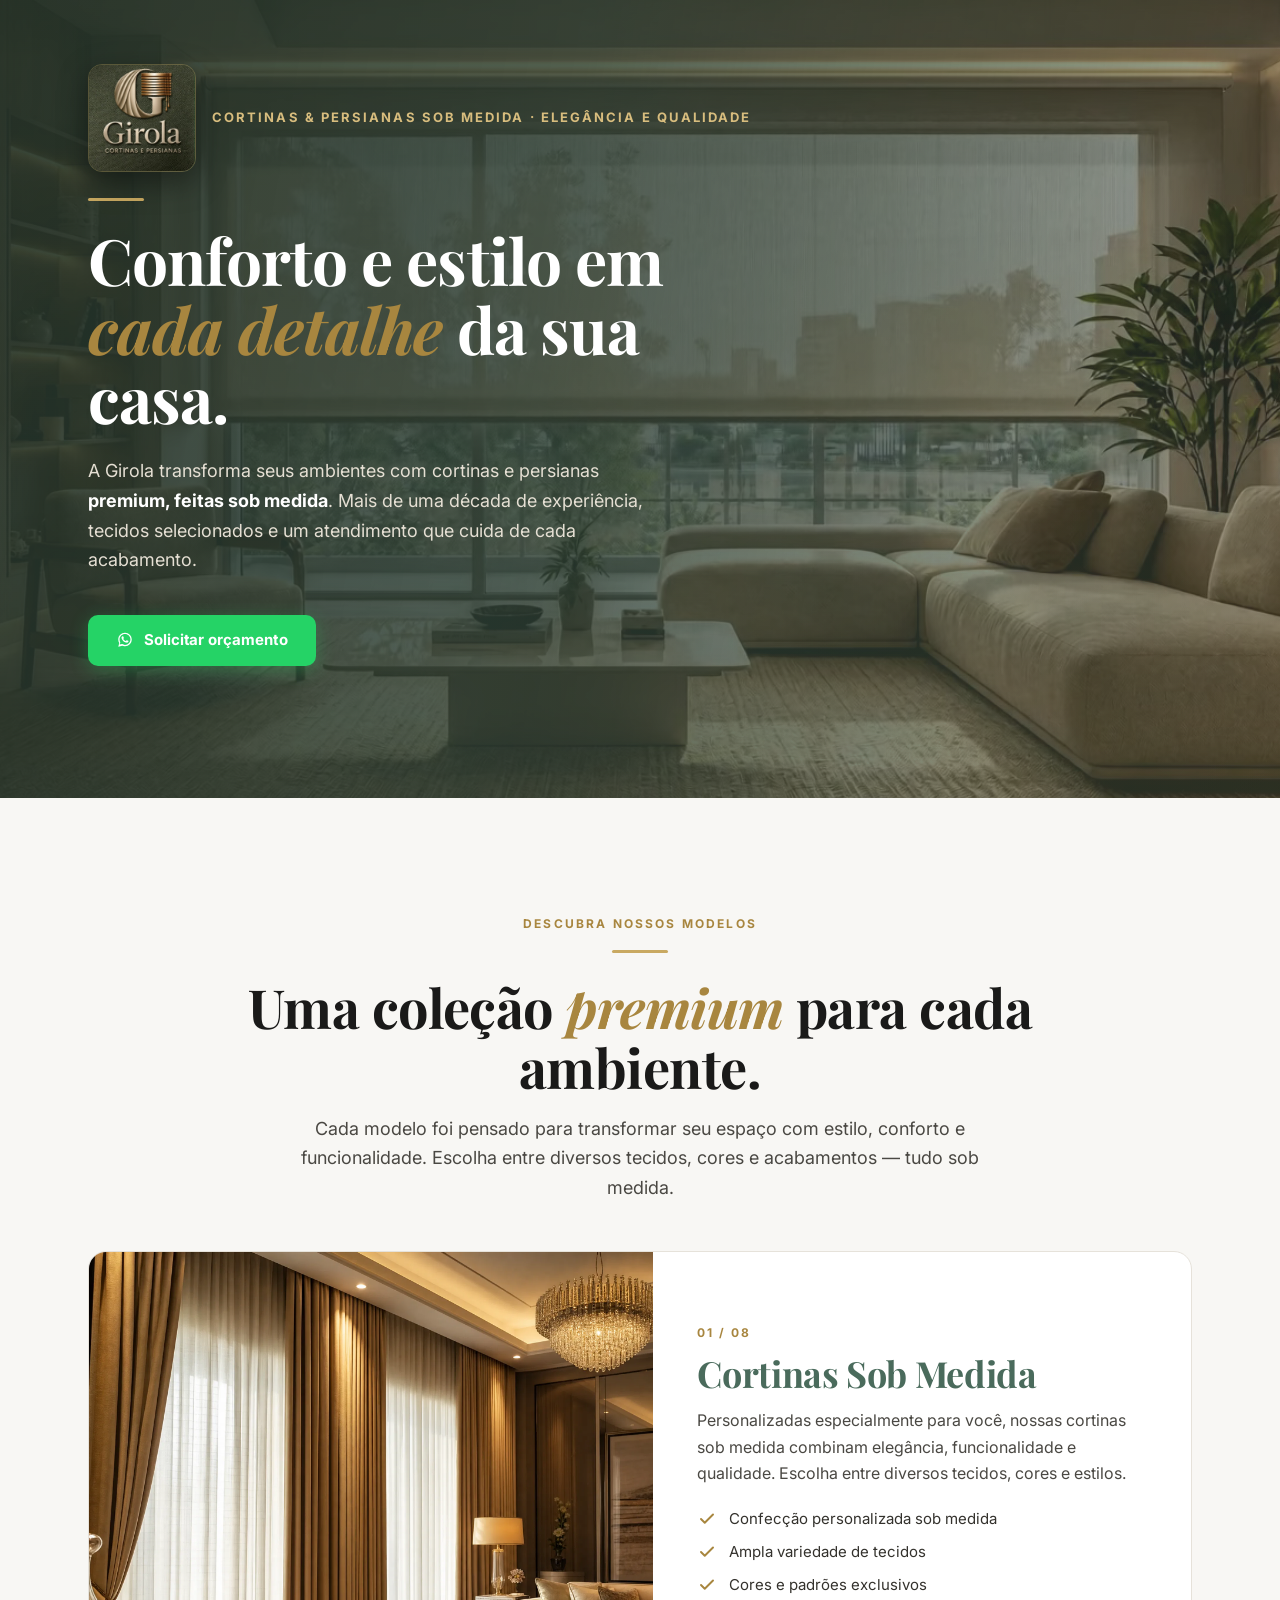
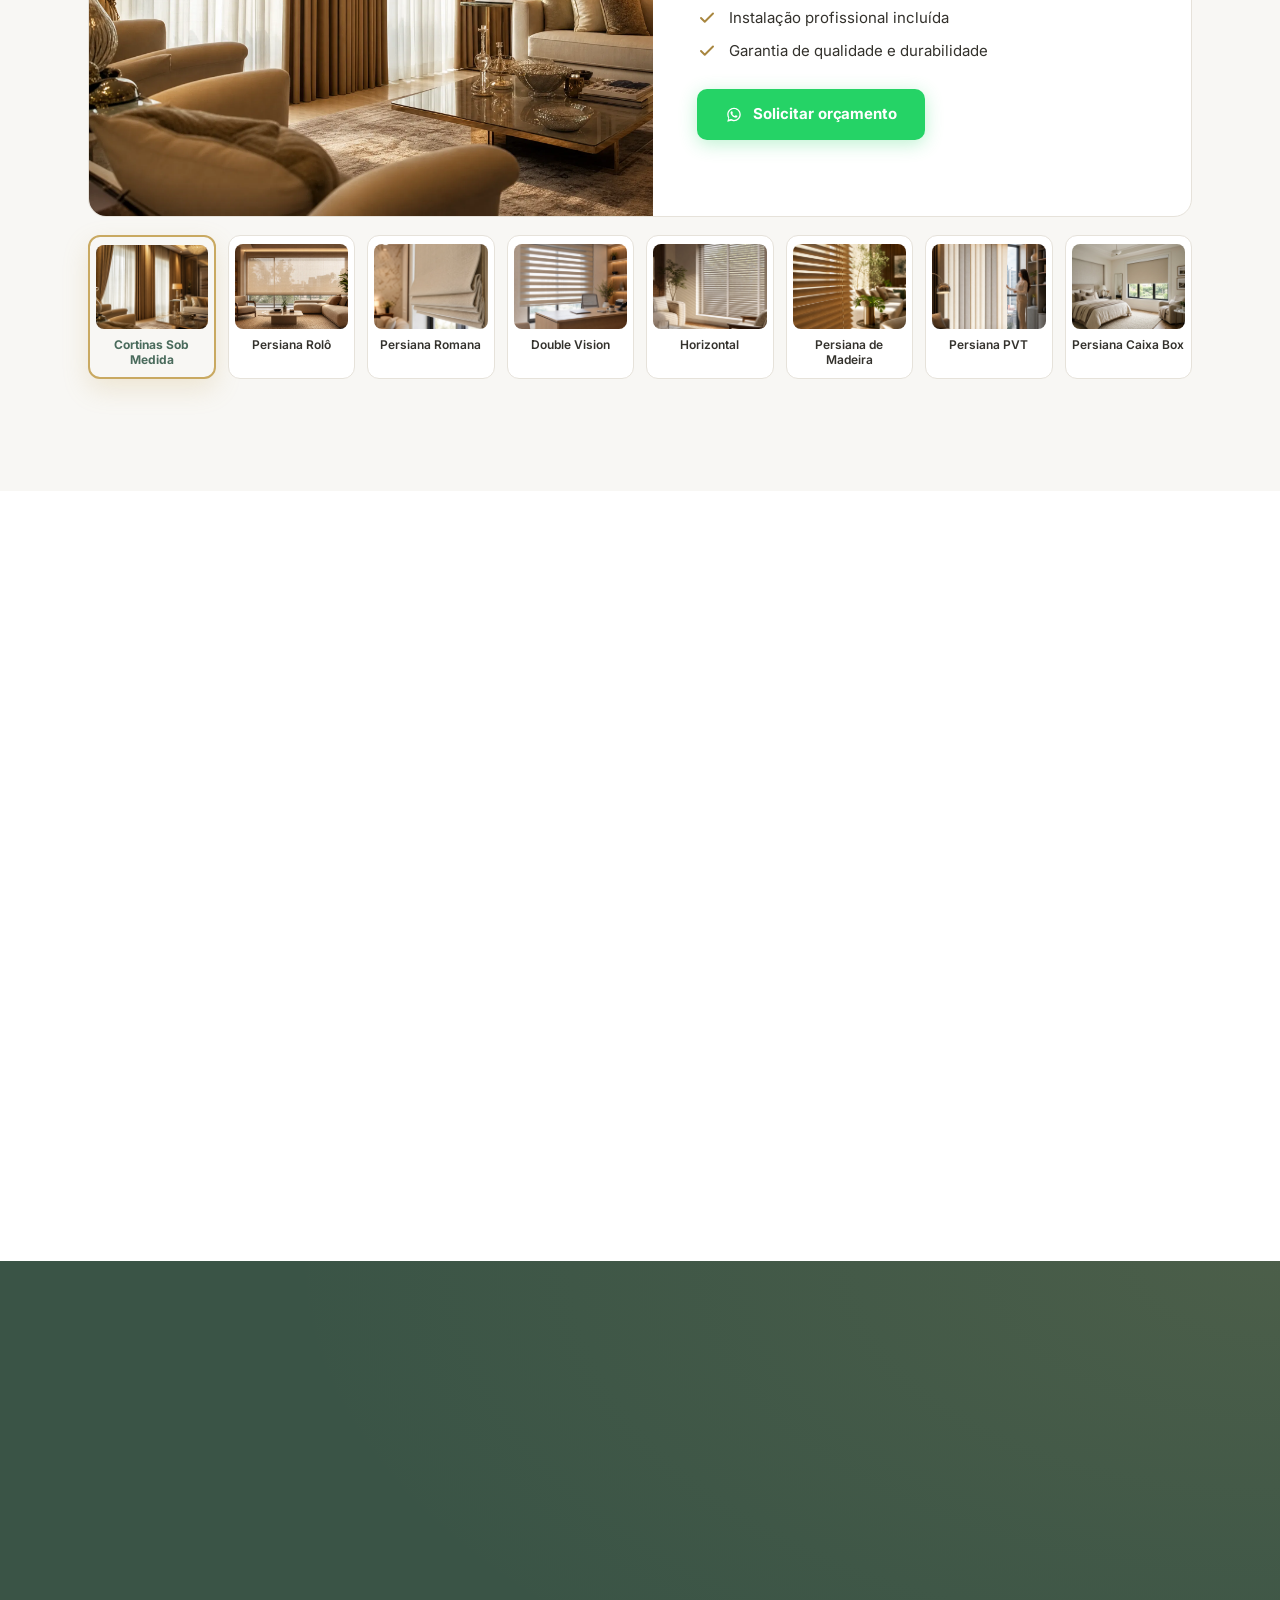
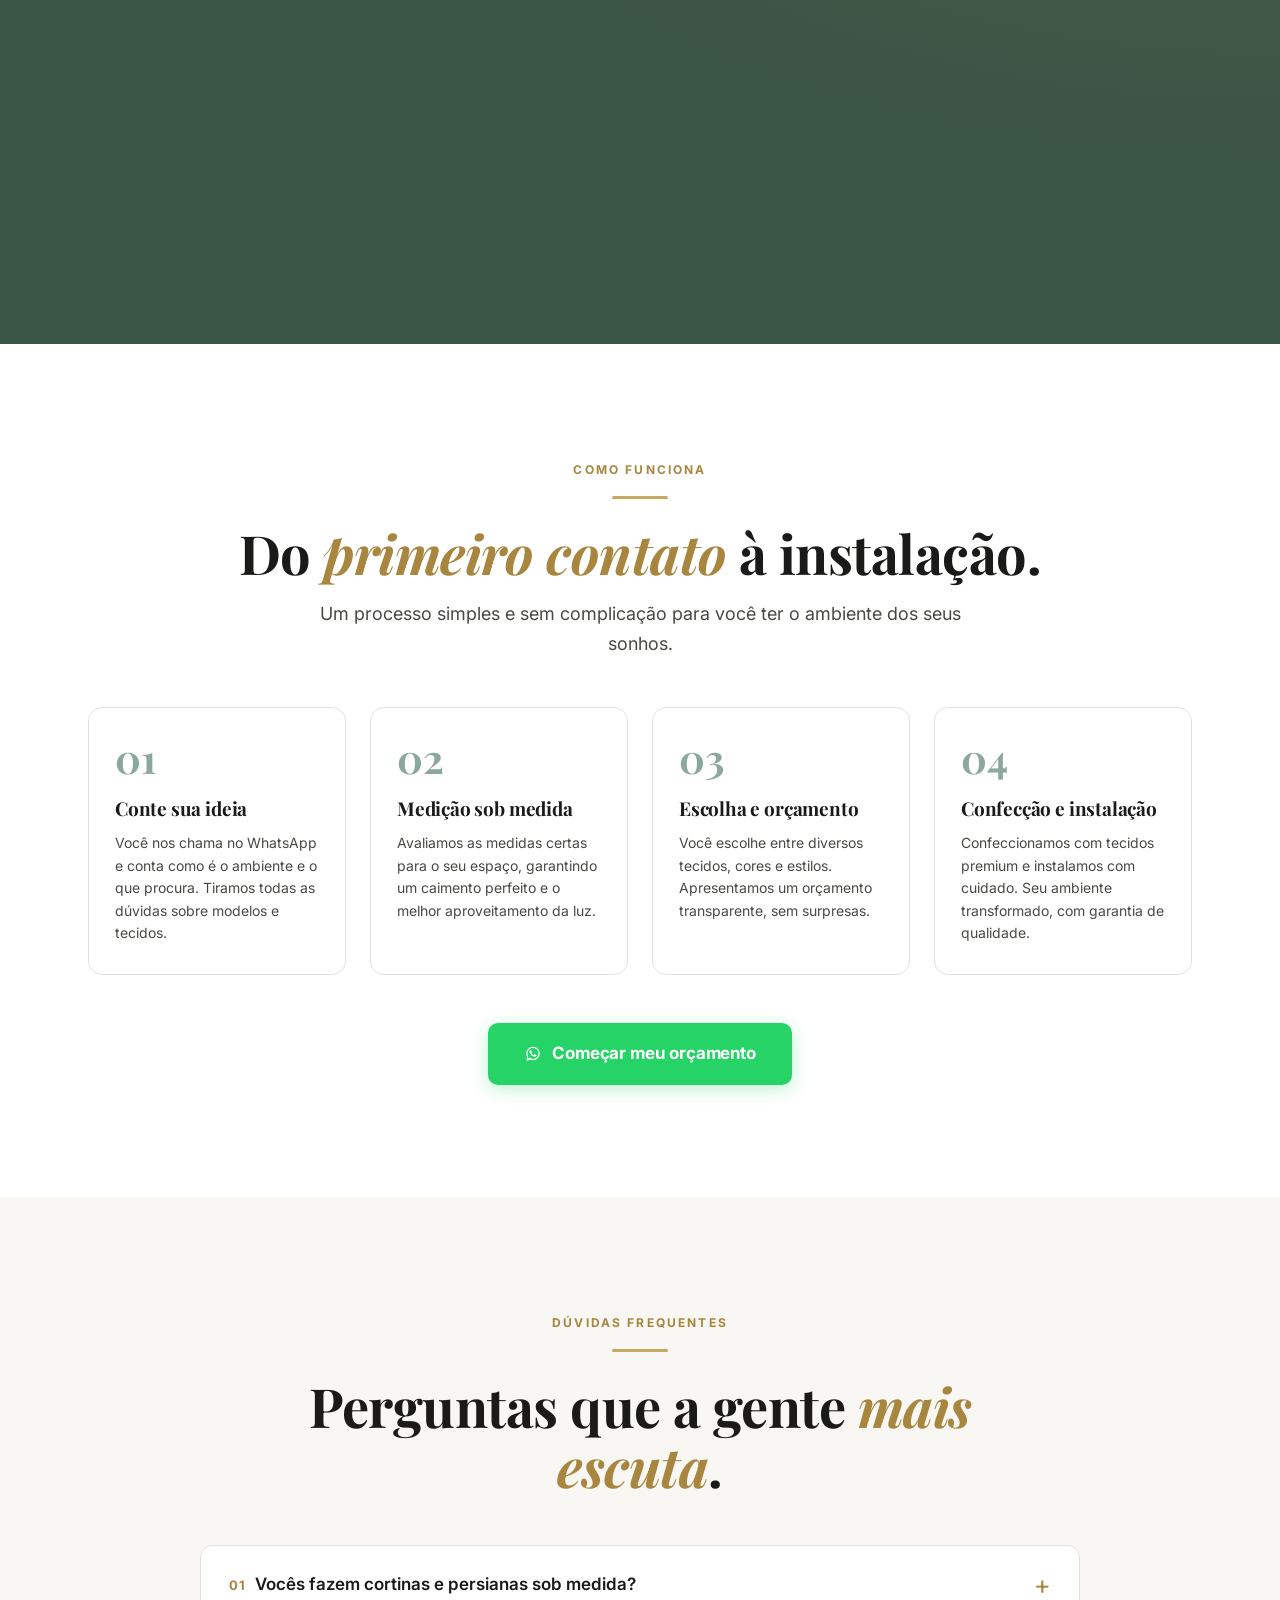
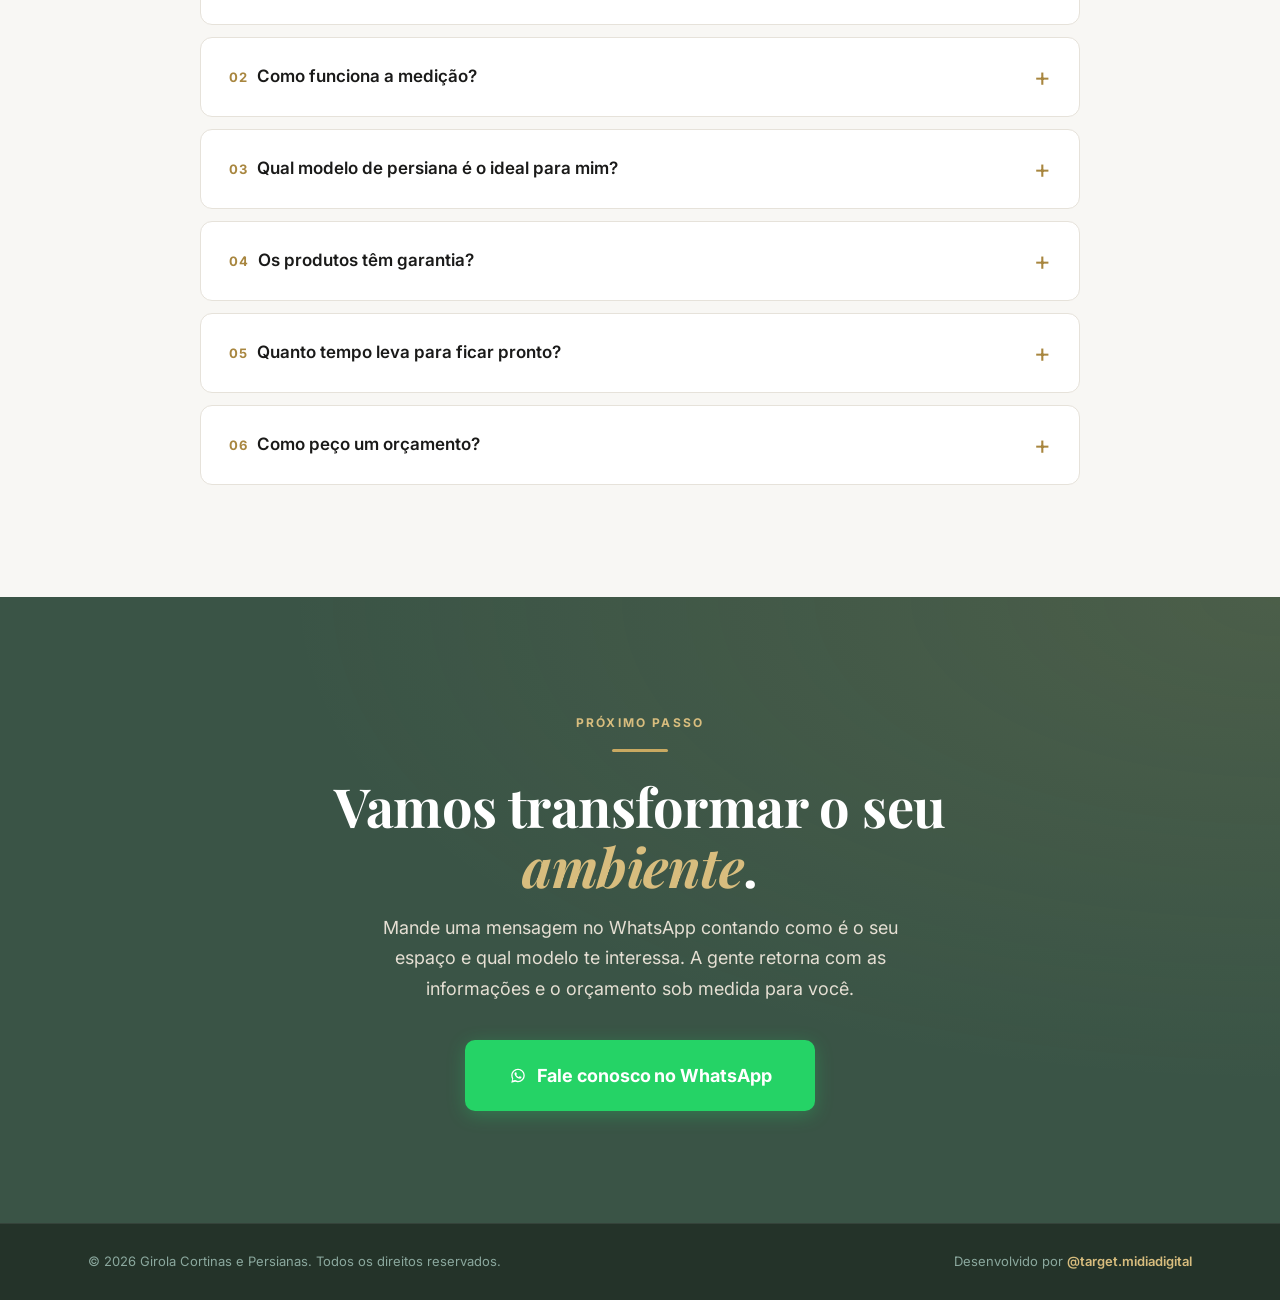
==== commit 31684d95: "Hero com vídeo de fundo em loop (persiana subindo + sol entrando) Vídeo gerado no Higgsfield Seedanc" ====
--- a/index.html
+++ b/index.html
@@ -28,6 +28,10 @@
 
     <!-- ═════════ HERO ═════════ -->
     <section id="hero" class="hero-bg">
+      <video class="hero-video" autoplay muted loop playsinline preload="auto" poster="assets/hero.webp">
+        <source src="assets/hero-loop.webm" type="video/webm">
+        <source src="assets/hero-loop.mp4" type="video/mp4">
+      </video>
       <div class="hero-overlay"></div>
       <div class="container hero-inner">
         <div class="hero-text reveal">
--- a/assets/style.css
+++ b/assets/style.css
@@ -240,6 +240,16 @@
   }
 }
 
+.hero-video {
+  position: absolute;
+  inset: 0;
+  width: 100%;
+  height: 100%;
+  object-fit: cover;
+  z-index: 0;
+}
+@media (prefers-reduced-motion: reduce) { .hero-video { display: none; } }
+
 .hero-inner { position: relative; z-index: 2; width: 100%; }
 
 .hero-text { max-width: 680px; }
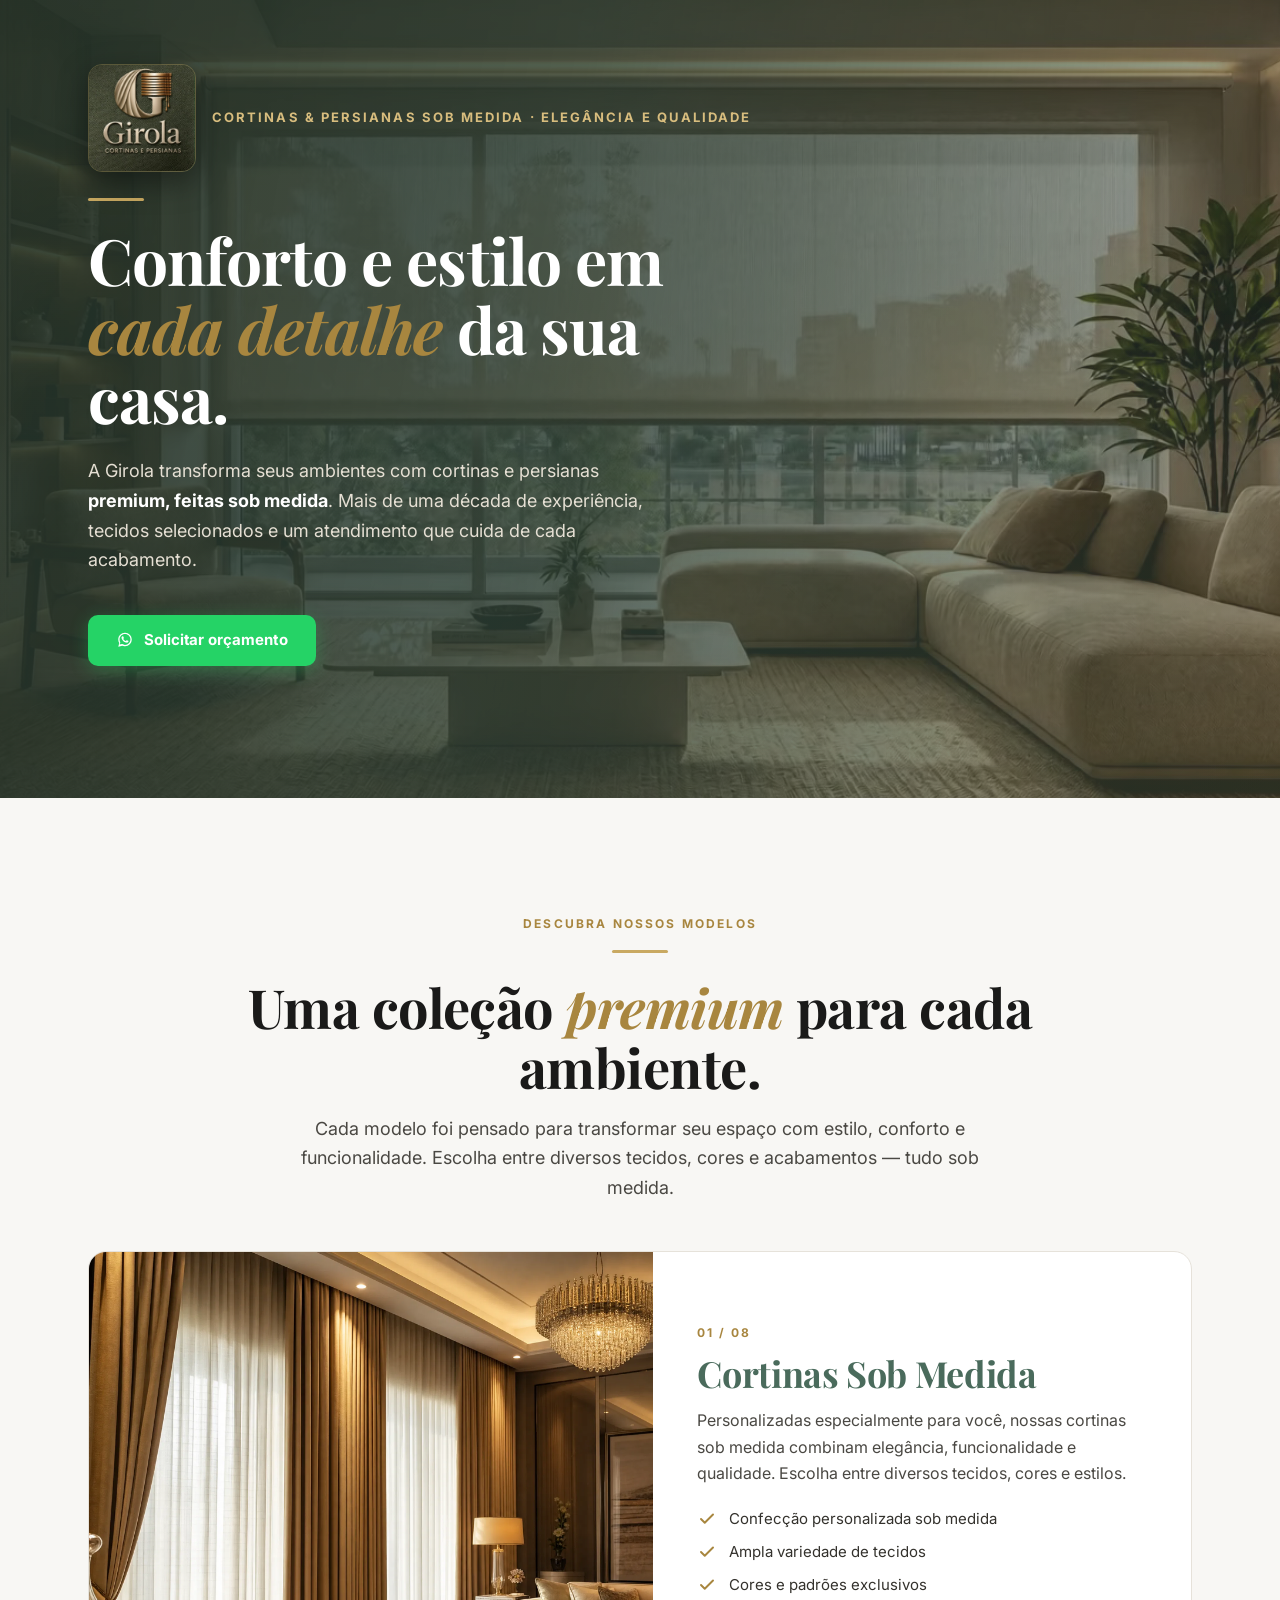
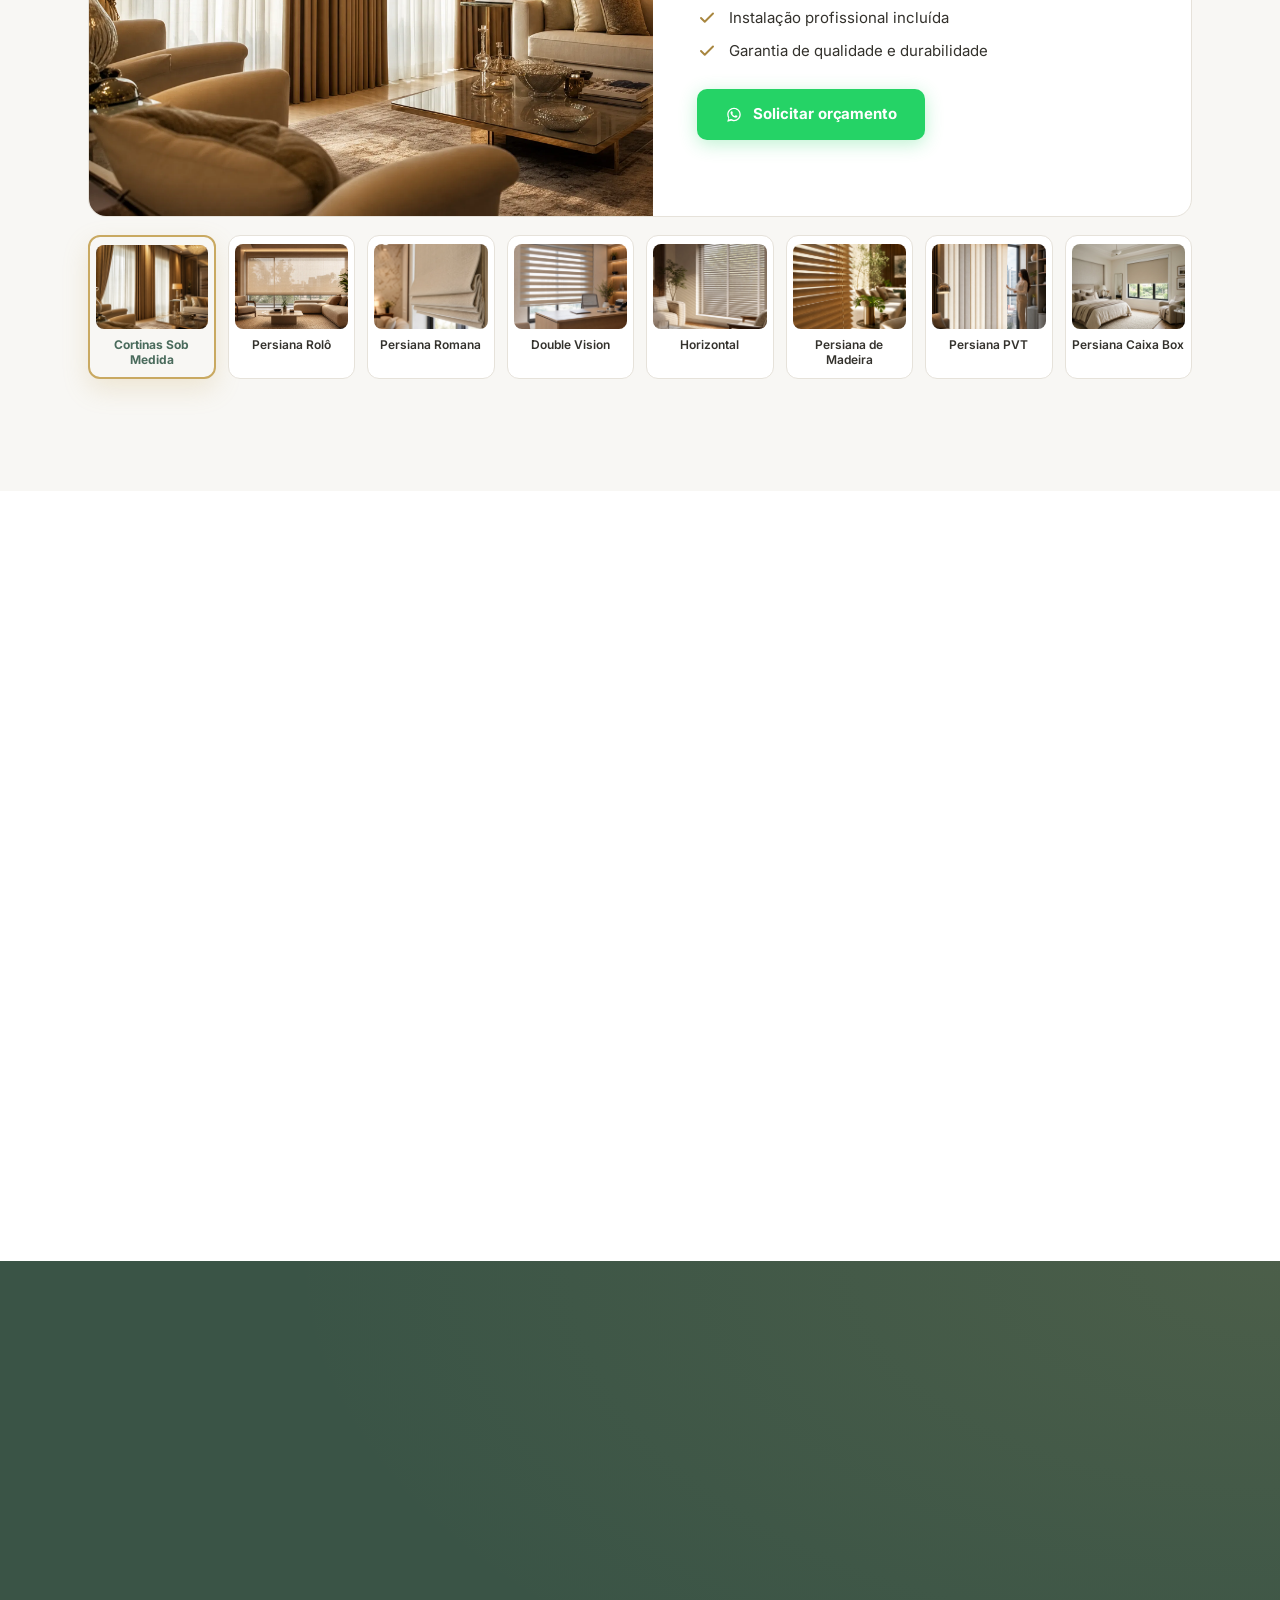
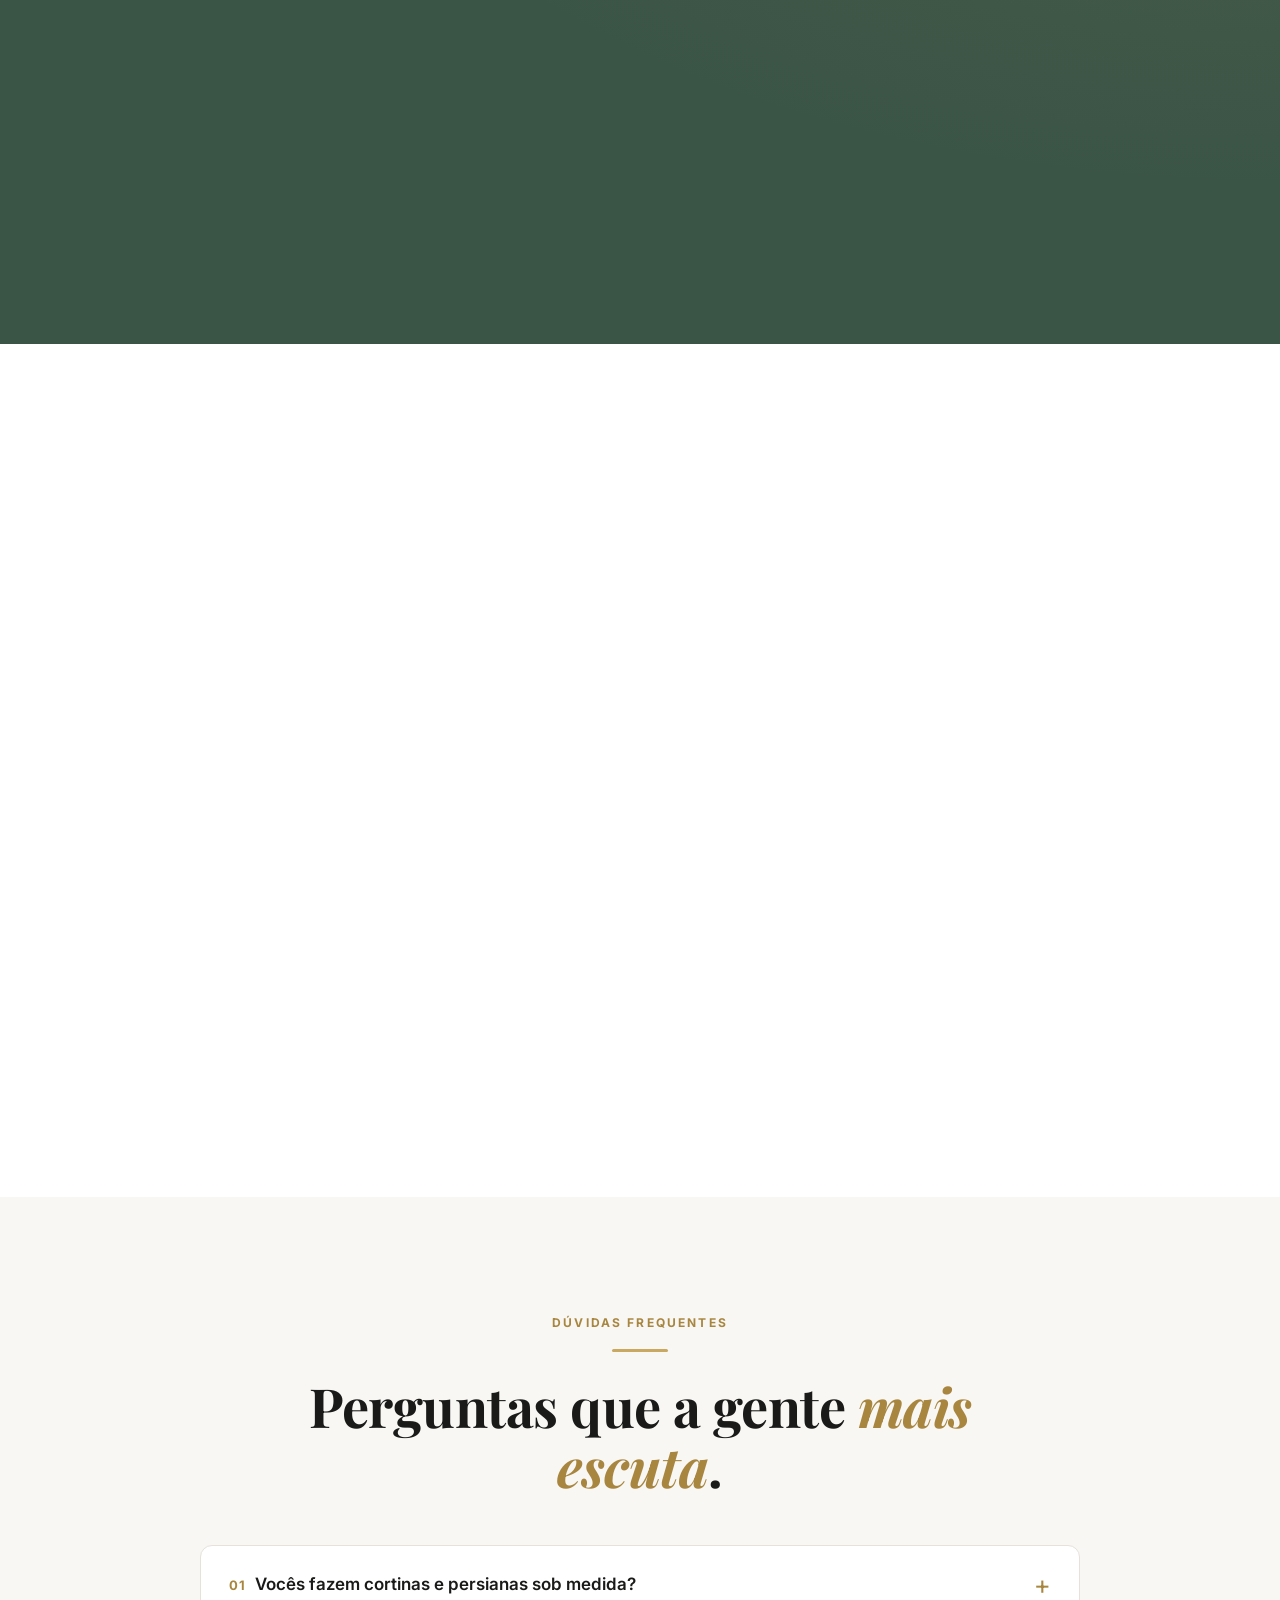
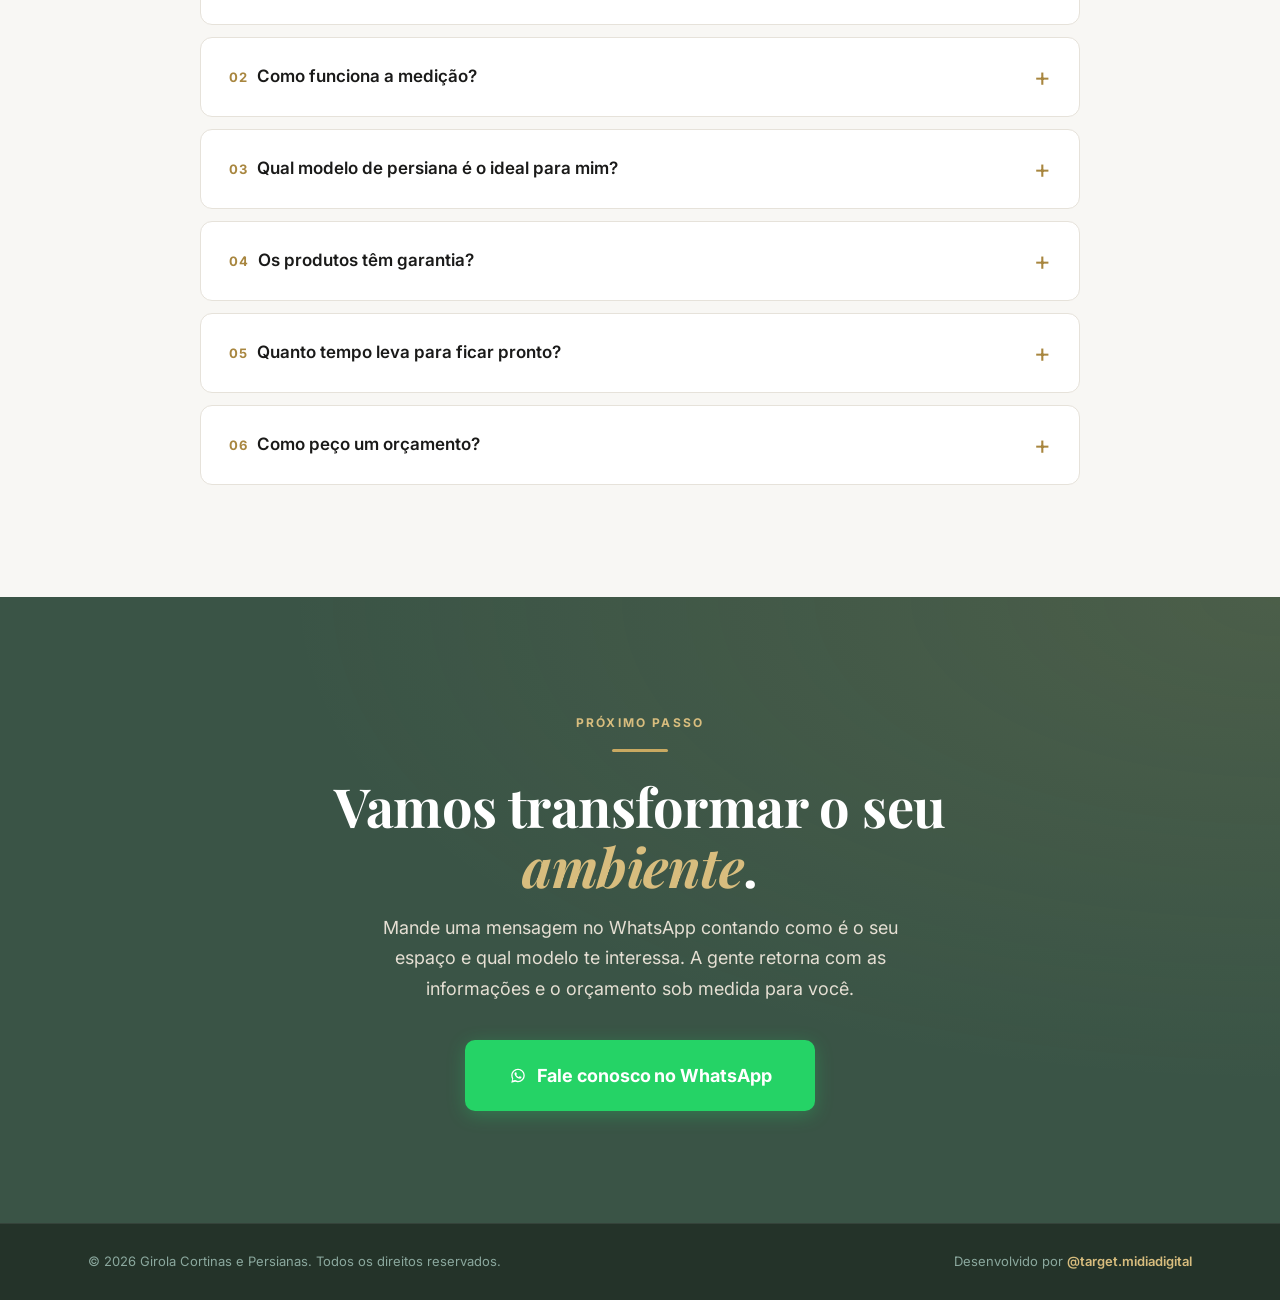
==== commit 399f272f: "Mobile: linha da marca (logo + tagline) acima do vídeo do Hero Co-Authored-By: Claude Opus 4.8 (1M c" ====
--- a/index.html
+++ b/index.html
@@ -28,6 +28,12 @@
 
     <!-- ═════════ HERO ═════════ -->
     <section id="hero" class="hero-bg">
+      <div class="container hero-brand-top">
+        <div class="hero-brand">
+          <img src="assets/logo.jpg" alt="Girola Cortinas e Persianas" class="hero-logo">
+          <span class="hero-brand-text">Cortinas &amp; Persianas sob medida · Elegância e Qualidade</span>
+        </div>
+      </div>
       <video class="hero-video" autoplay muted loop playsinline preload="auto" poster="assets/hero.webp">
         <source src="assets/hero-loop.webm" type="video/webm">
         <source src="assets/hero-loop.mp4" type="video/mp4">
--- a/assets/style.css
+++ b/assets/style.css
@@ -250,6 +250,31 @@
 }
 @media (prefers-reduced-motion: reduce) { .hero-video { display: none; } }
 
+/* Marca no topo: só no mobile (acima do vídeo) */
+.hero-brand-top { display: none; }
+
+/* Mobile: marca no topo → vídeo (faixa, sala inteira) → texto no verde */
+@media (max-width: 767px) {
+  #hero {
+    display: flex;
+    flex-direction: column;
+    padding: 0 0 48px;
+    background-image: none;
+    background-color: var(--green-deep);
+  }
+  .hero-brand-top { display: block; padding-top: 26px; padding-bottom: 18px; }
+  .hero-video {
+    position: static;
+    width: 100%;
+    height: auto;
+    aspect-ratio: 16 / 10;
+    z-index: 0;
+  }
+  .hero-overlay { display: none; }
+  .hero-inner { padding-top: 28px; }
+  .hero-inner .hero-brand { display: none; }
+}
+
 .hero-inner { position: relative; z-index: 2; width: 100%; }
 
 .hero-text { max-width: 680px; }
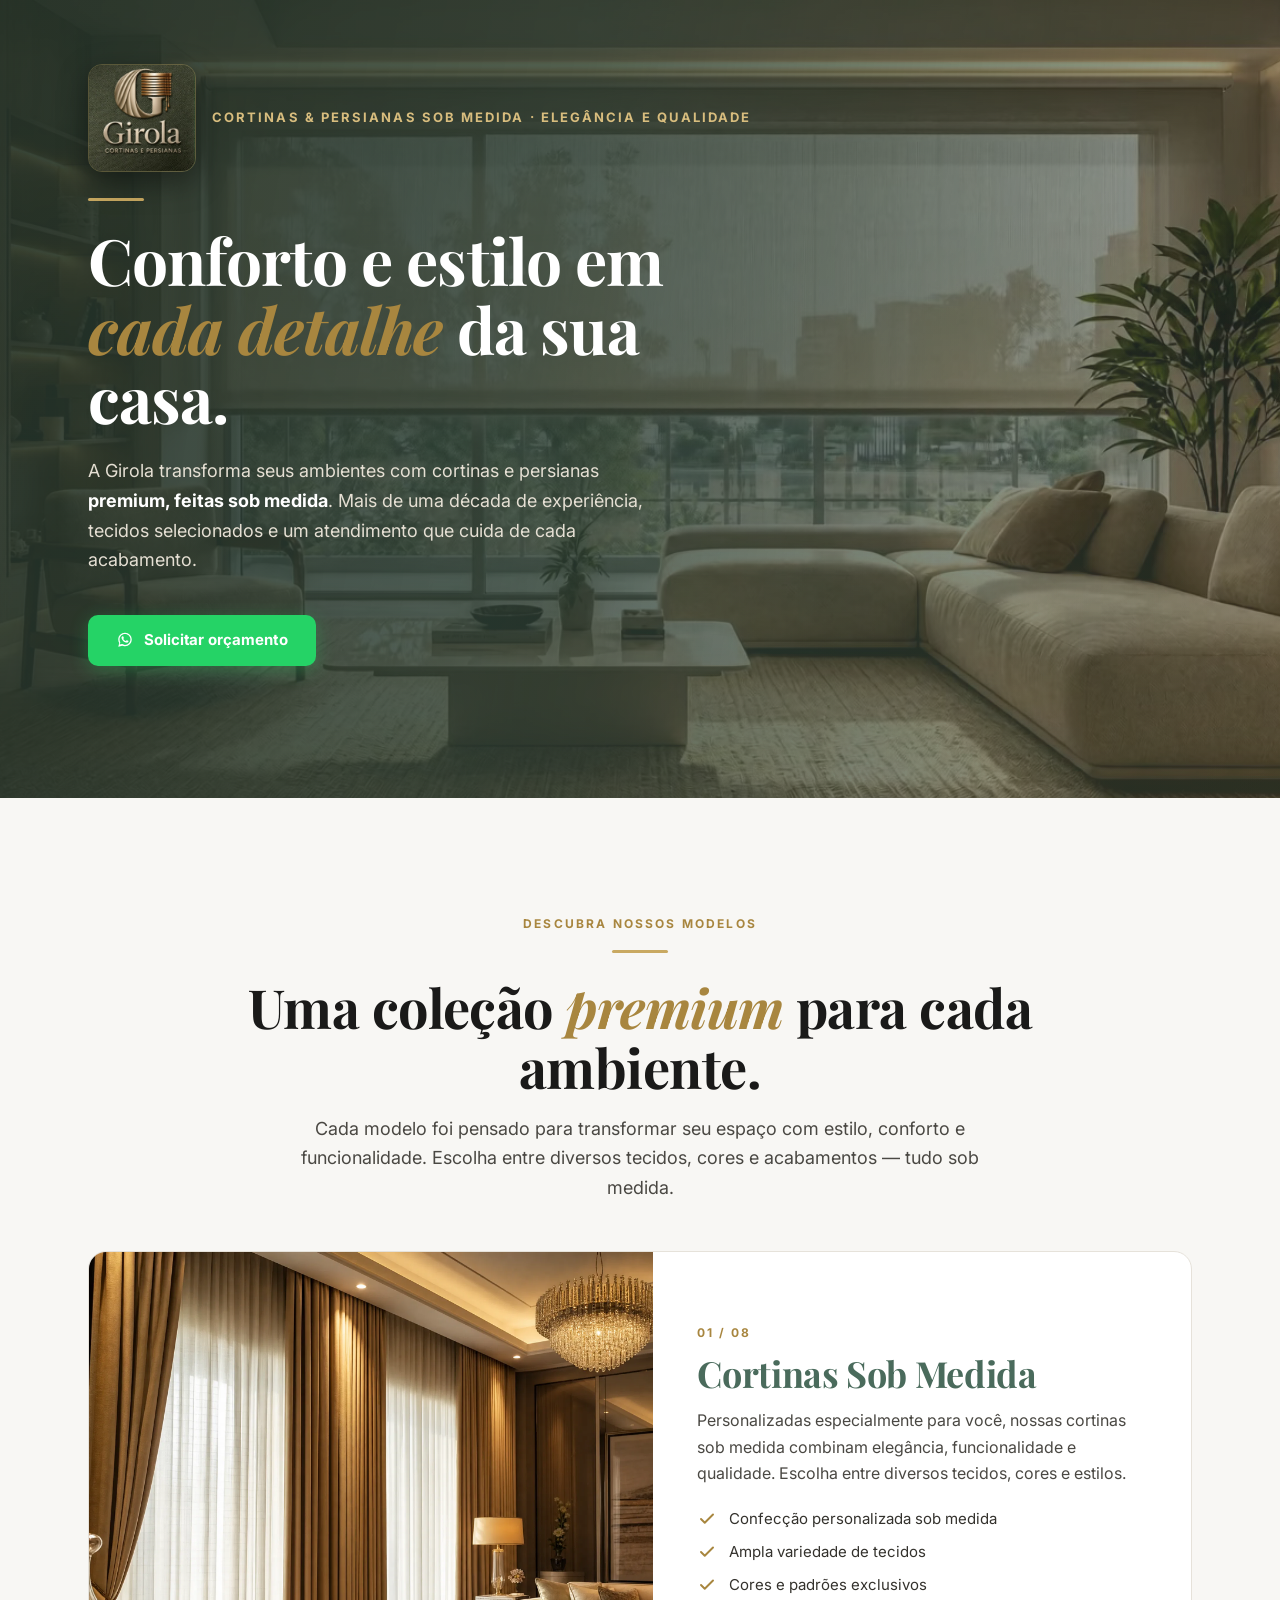
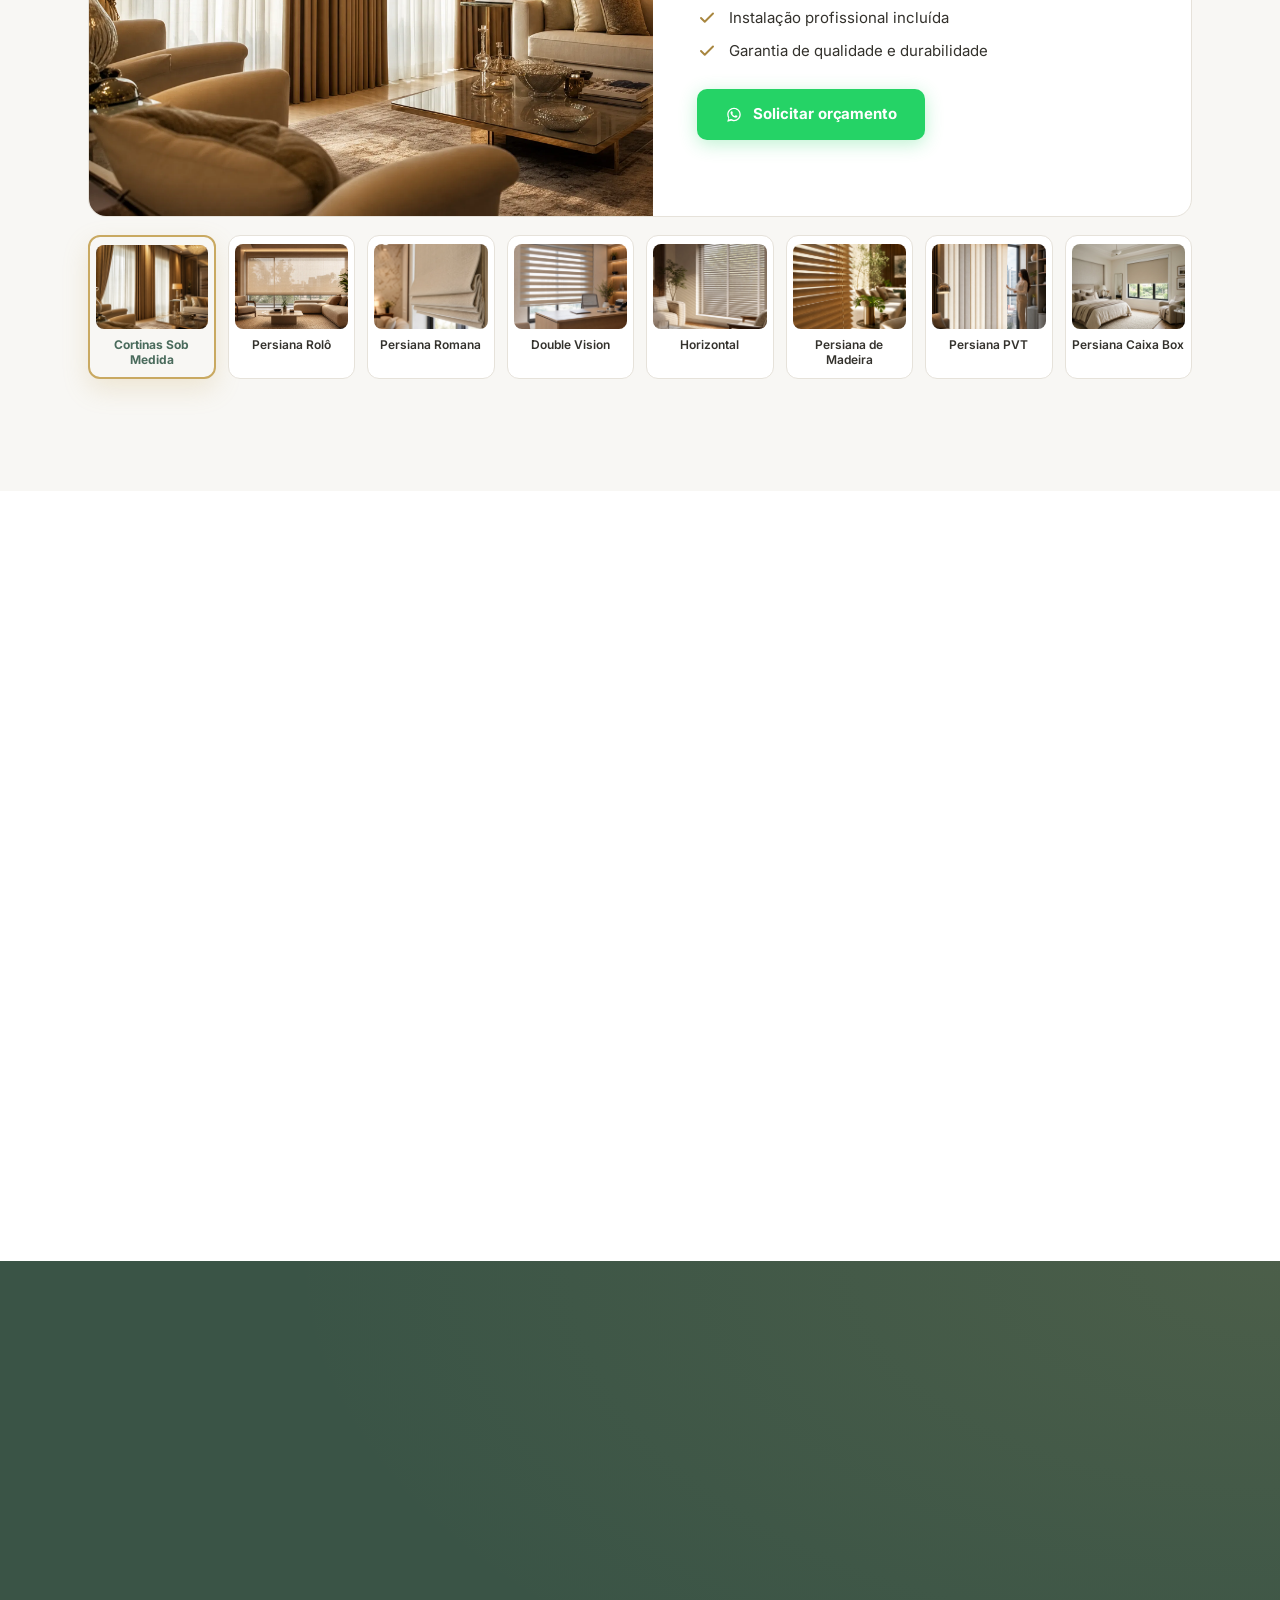
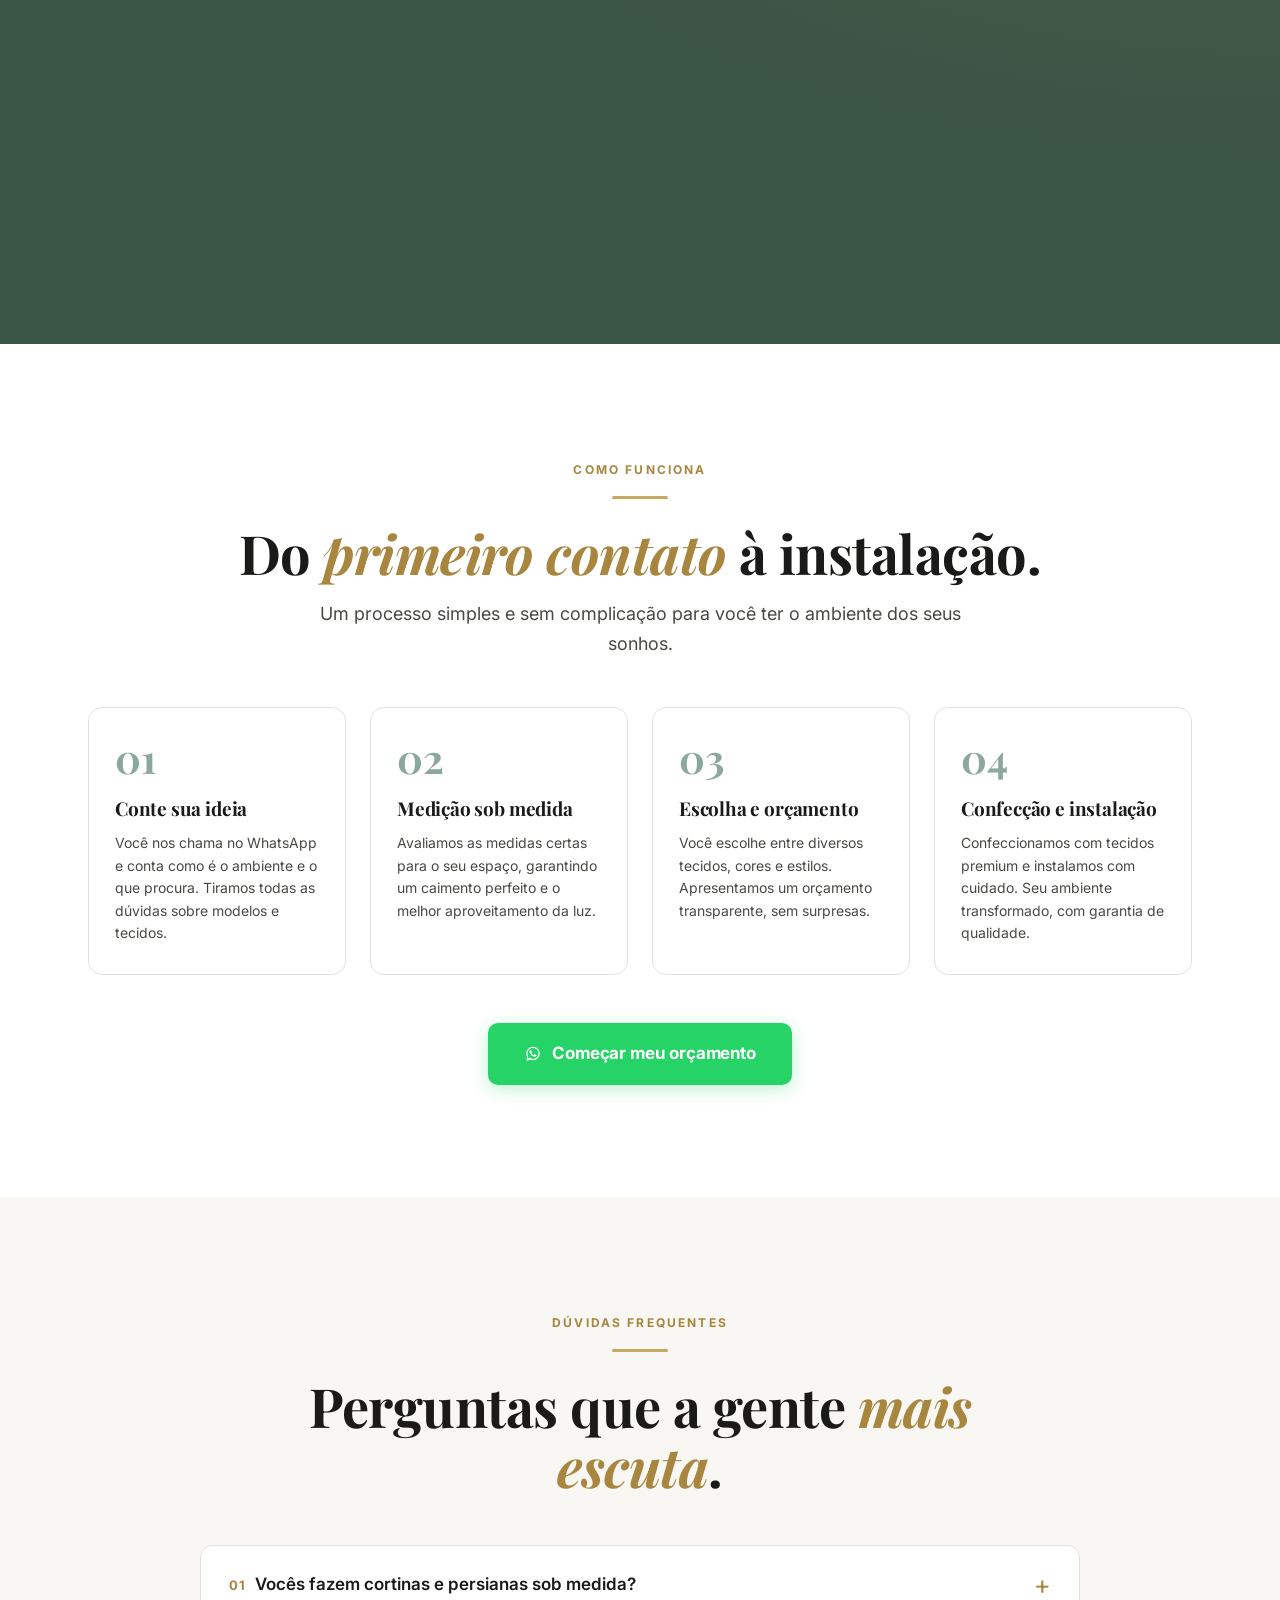
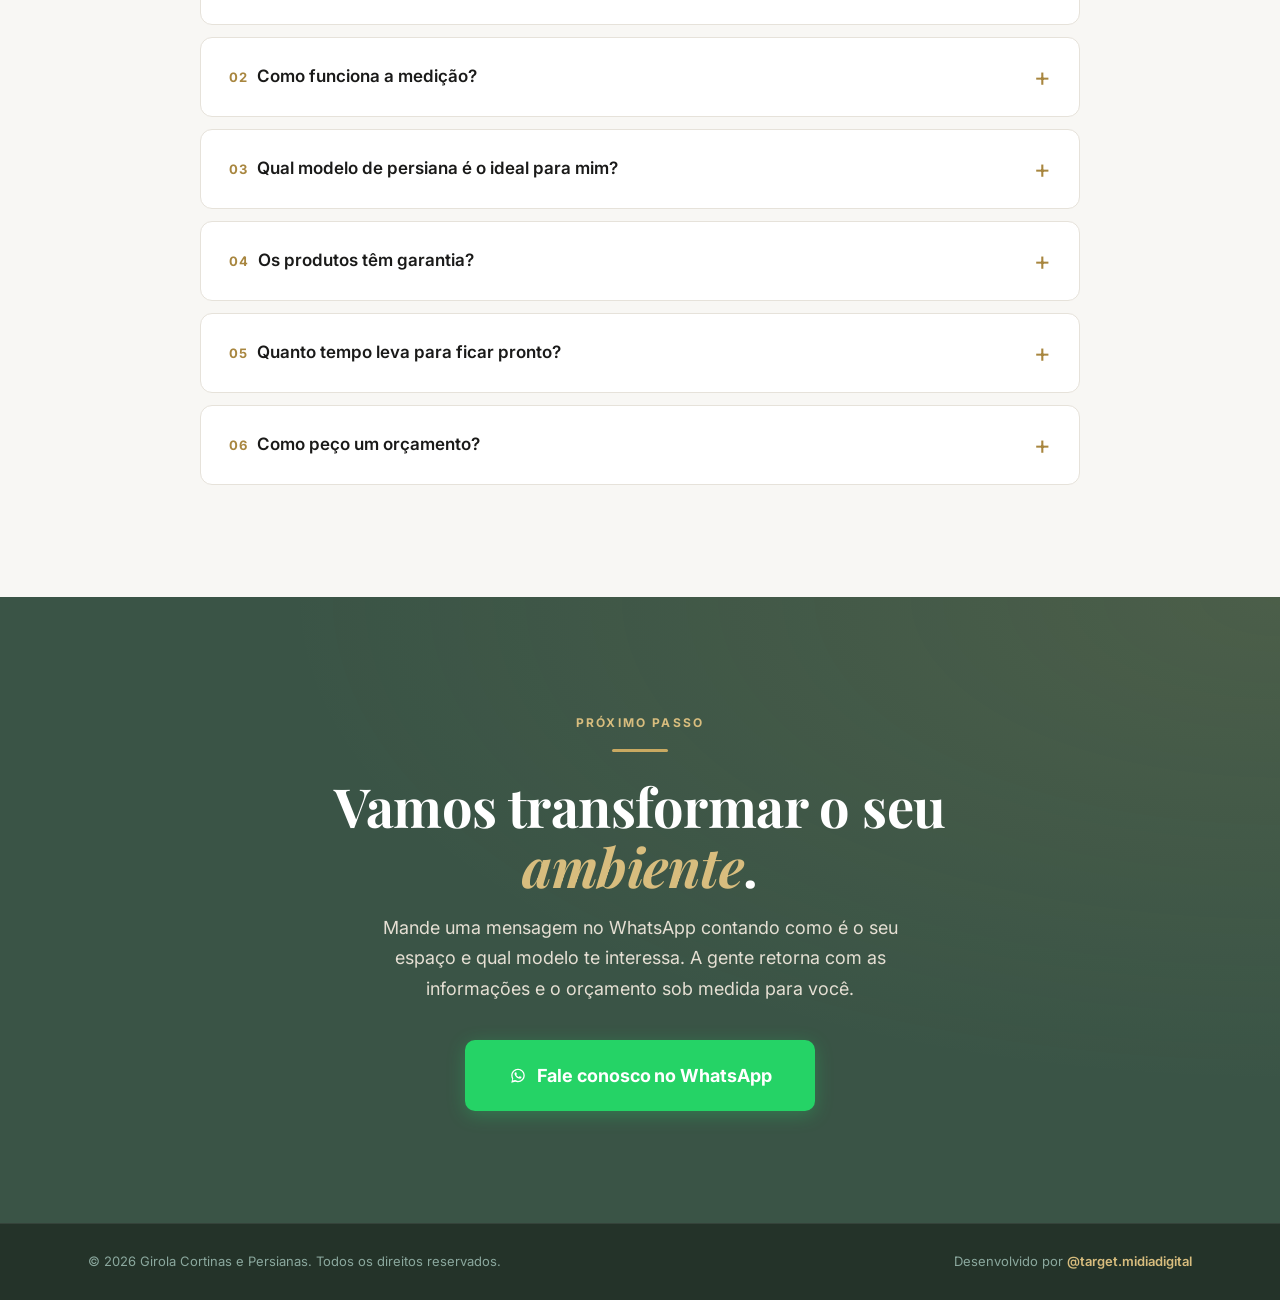
==== commit a6365748: "Reverte ajustes mobile do Hero: volta ao vídeo em tela cheia (1ª versão) Co-Authored-By: Claude Opus" ====
--- a/index.html
+++ b/index.html
@@ -28,12 +28,6 @@
 
     <!-- ═════════ HERO ═════════ -->
     <section id="hero" class="hero-bg">
-      <div class="container hero-brand-top">
-        <div class="hero-brand">
-          <img src="assets/logo.jpg" alt="Girola Cortinas e Persianas" class="hero-logo">
-          <span class="hero-brand-text">Cortinas &amp; Persianas sob medida · Elegância e Qualidade</span>
-        </div>
-      </div>
       <video class="hero-video" autoplay muted loop playsinline preload="auto" poster="assets/hero.webp">
         <source src="assets/hero-loop.webm" type="video/webm">
         <source src="assets/hero-loop.mp4" type="video/mp4">
--- a/assets/style.css
+++ b/assets/style.css
@@ -250,31 +250,6 @@
 }
 @media (prefers-reduced-motion: reduce) { .hero-video { display: none; } }
 
-/* Marca no topo: só no mobile (acima do vídeo) */
-.hero-brand-top { display: none; }
-
-/* Mobile: marca no topo → vídeo (faixa, sala inteira) → texto no verde */
-@media (max-width: 767px) {
-  #hero {
-    display: flex;
-    flex-direction: column;
-    padding: 0 0 48px;
-    background-image: none;
-    background-color: var(--green-deep);
-  }
-  .hero-brand-top { display: block; padding-top: 26px; padding-bottom: 18px; }
-  .hero-video {
-    position: static;
-    width: 100%;
-    height: auto;
-    aspect-ratio: 16 / 10;
-    z-index: 0;
-  }
-  .hero-overlay { display: none; }
-  .hero-inner { padding-top: 28px; }
-  .hero-inner .hero-brand { display: none; }
-}
-
 .hero-inner { position: relative; z-index: 2; width: 100%; }
 
 .hero-text { max-width: 680px; }
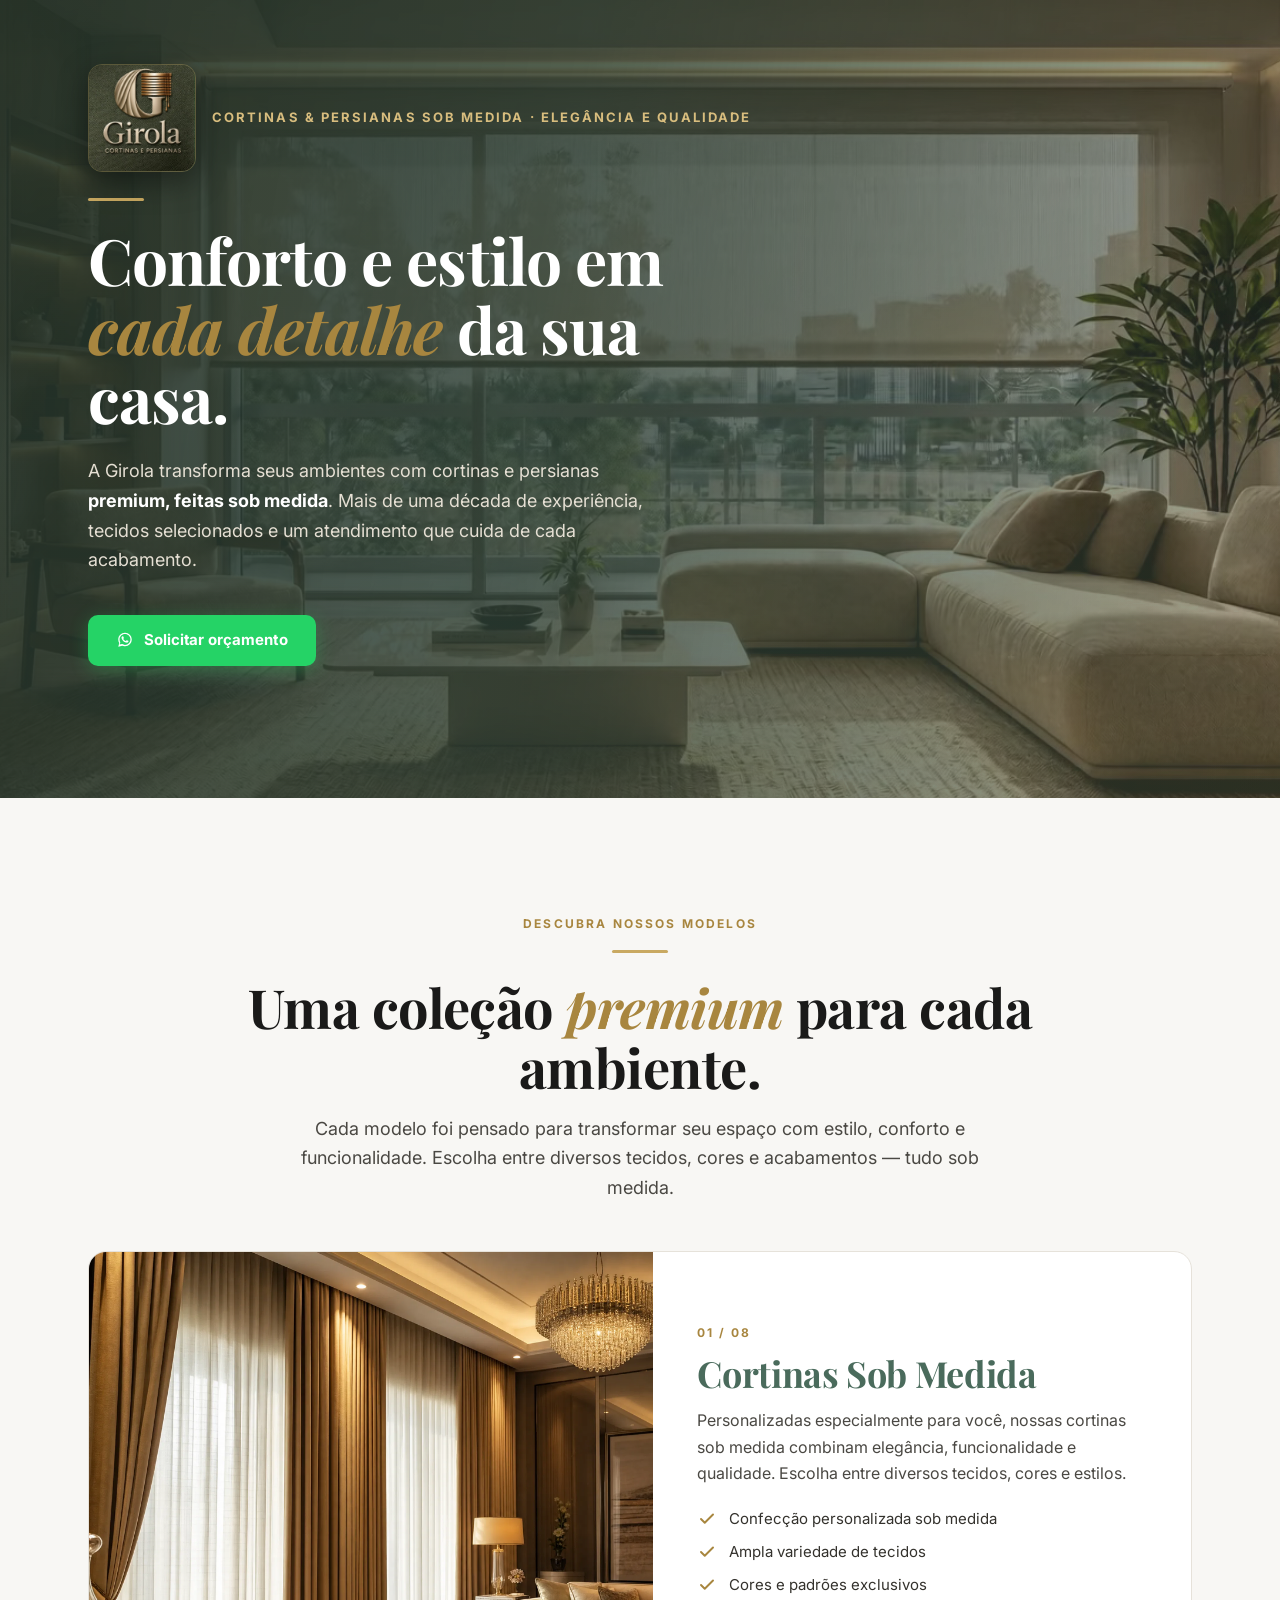
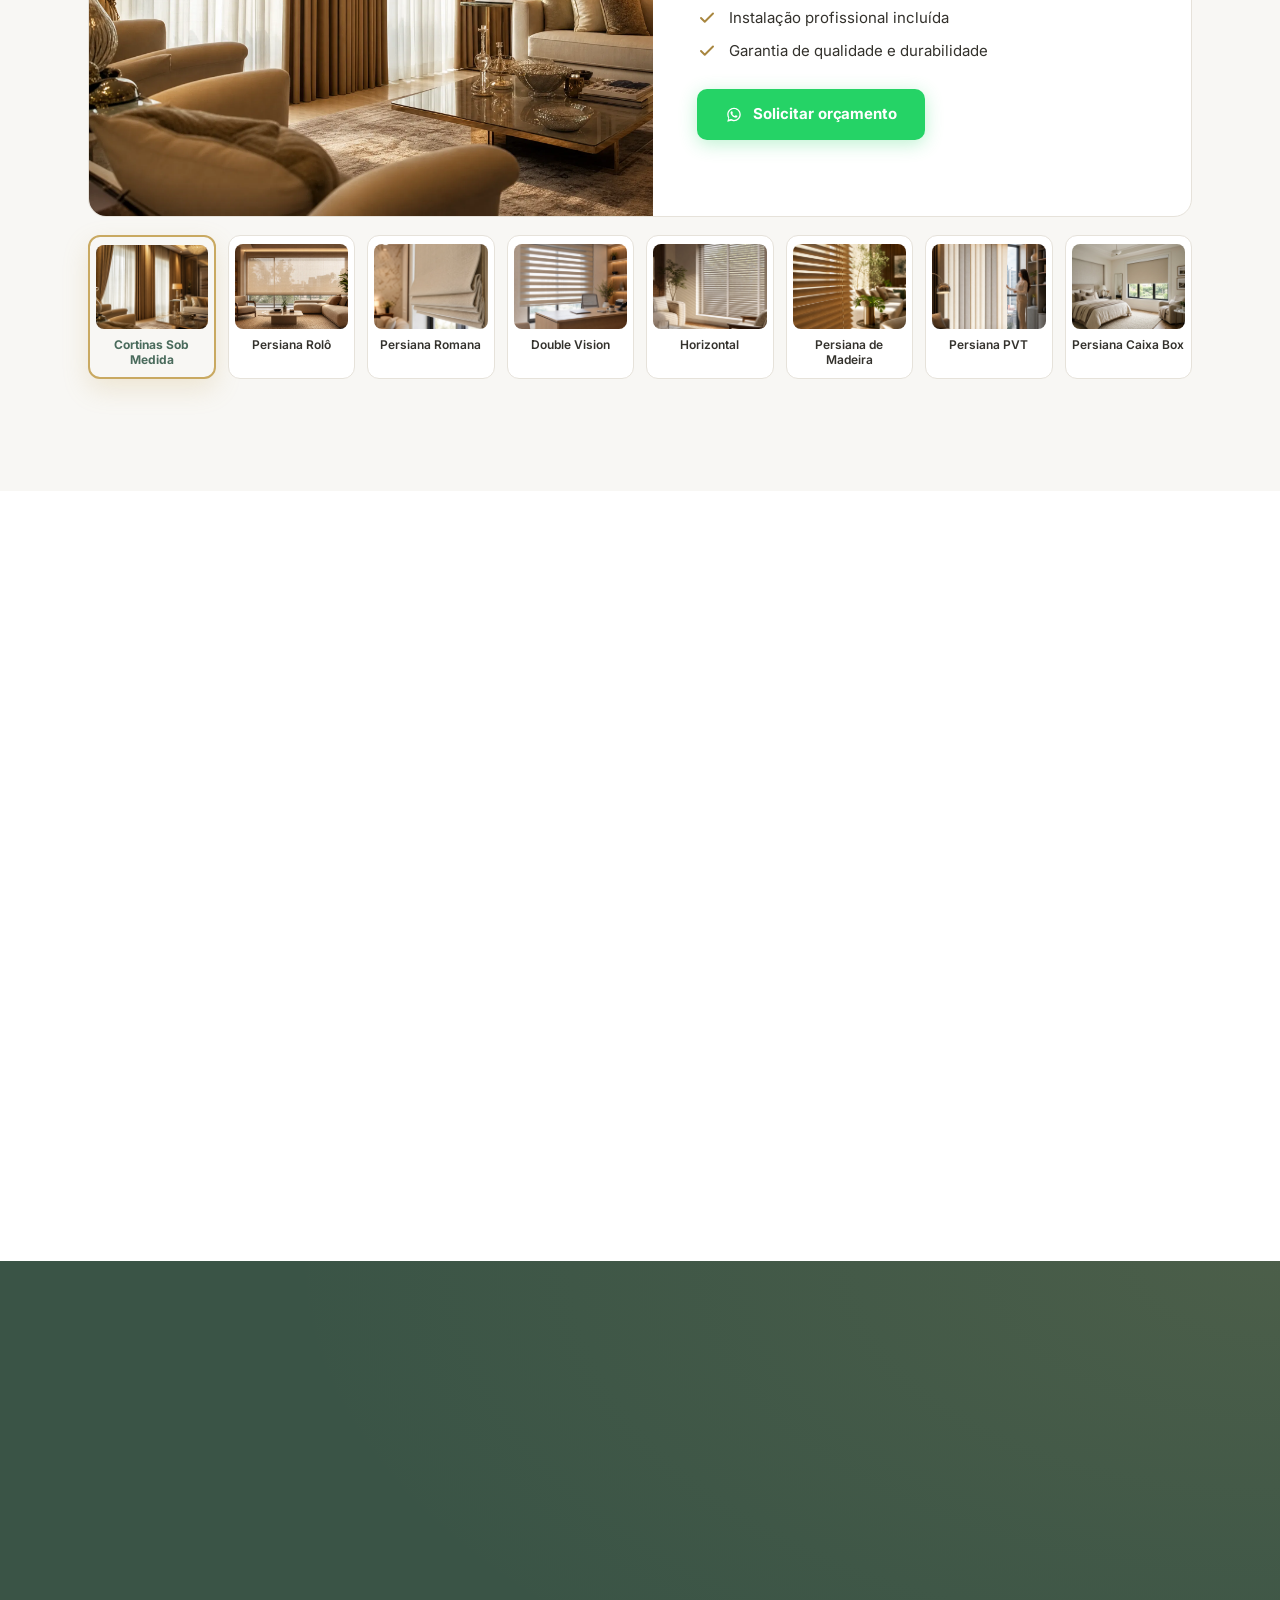
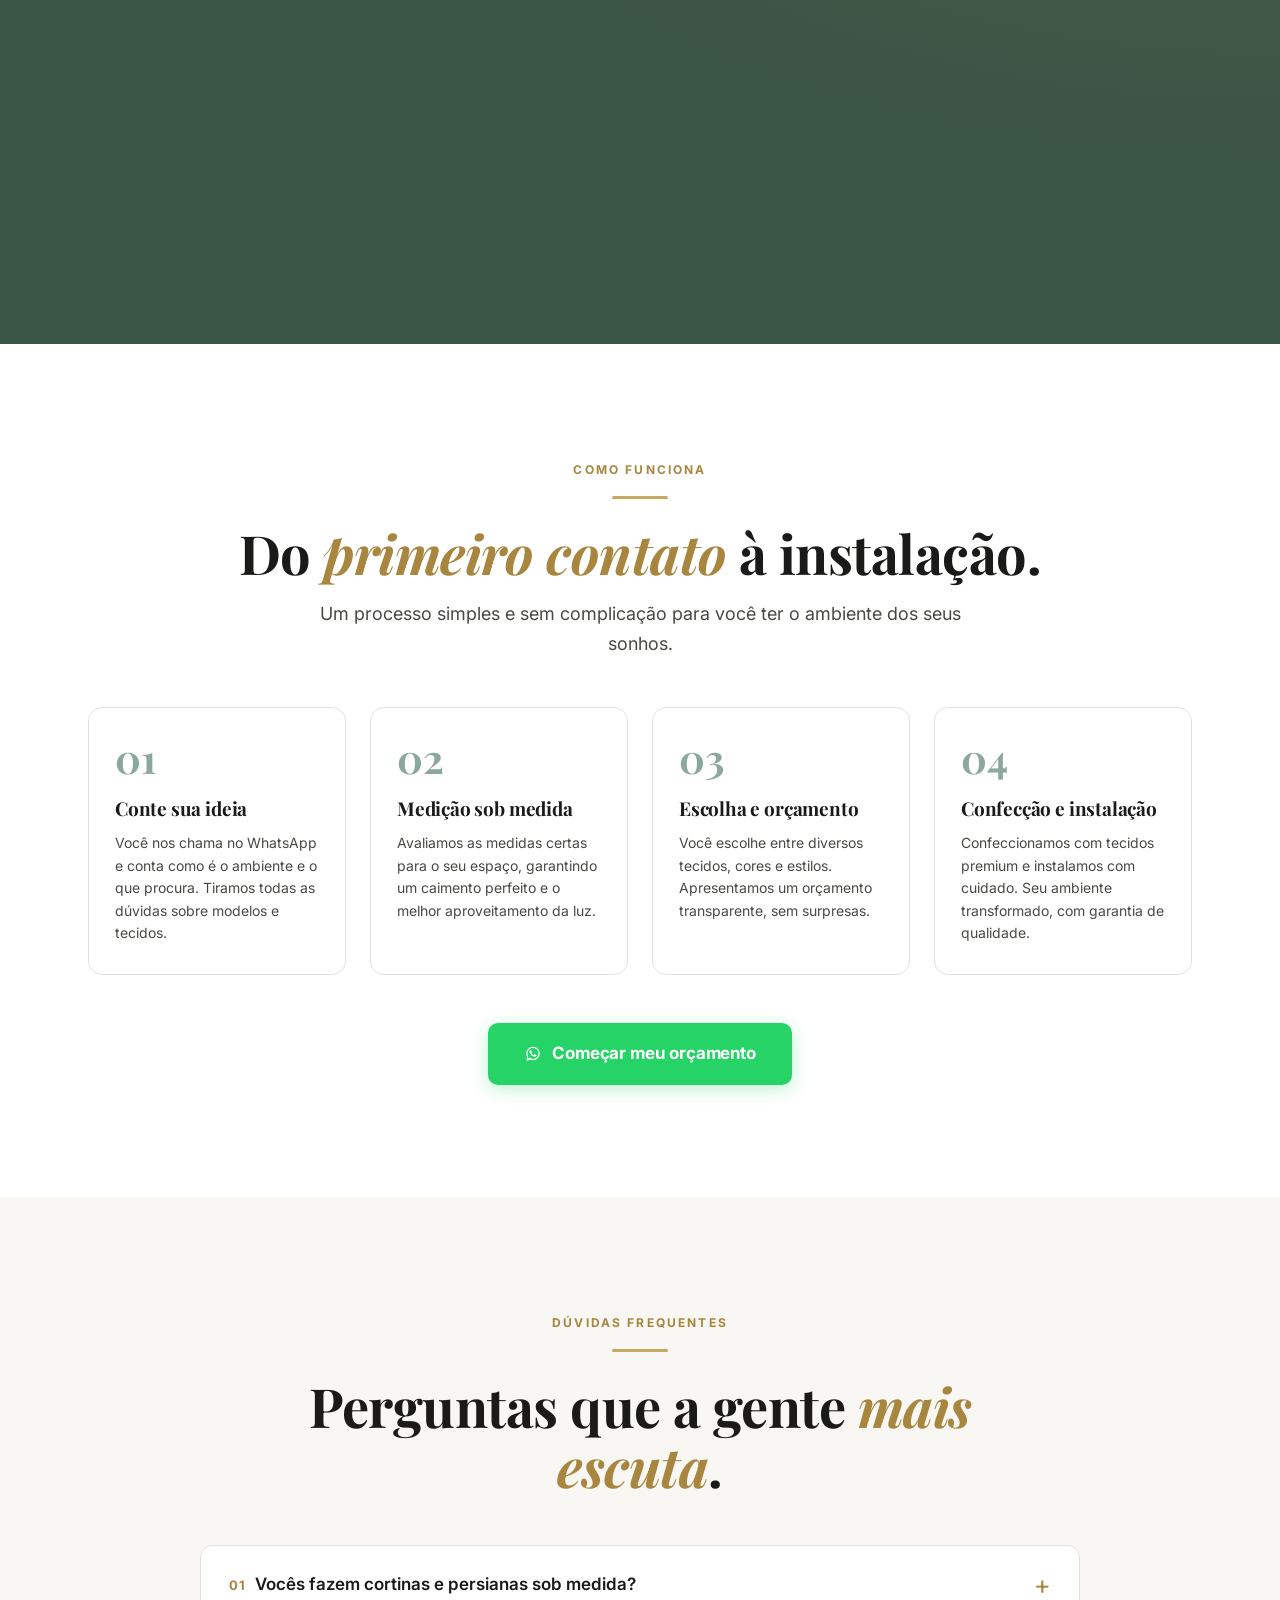
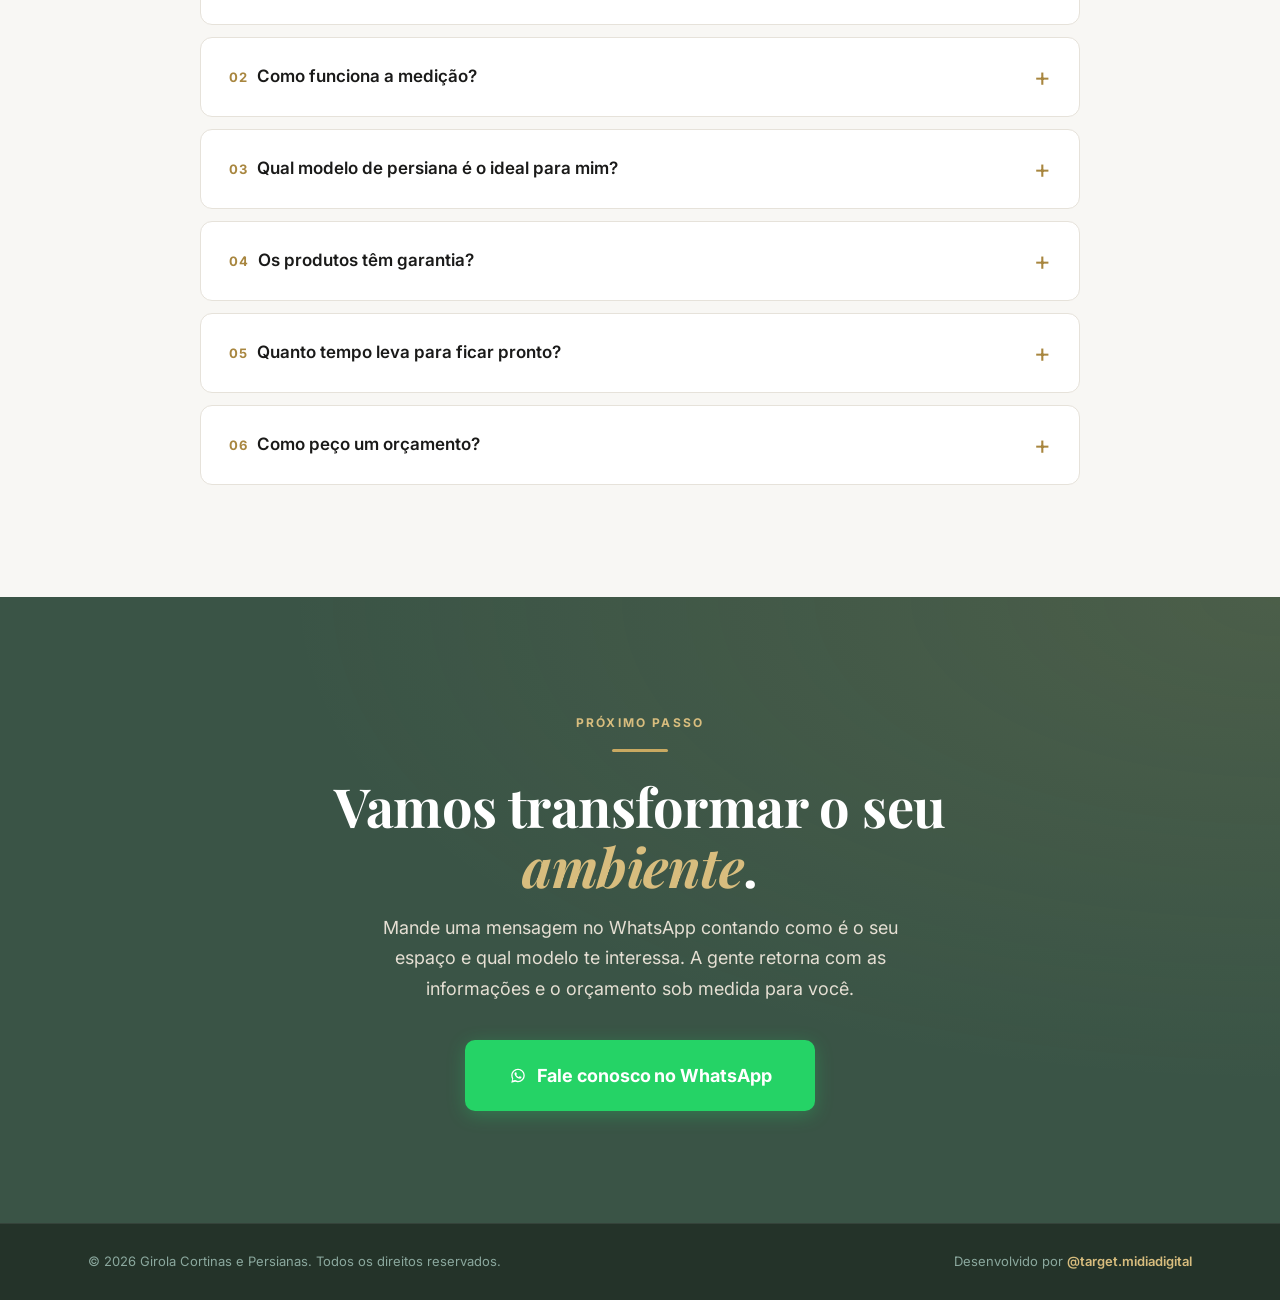
==== commit c346c66e: "Hero: força autoplay do vídeo; se bloqueado (ex.: iOS economia de energia), mostra a imagem em vez d" ====
--- a/index.html
+++ b/index.html
@@ -28,7 +28,7 @@
 
     <!-- ═════════ HERO ═════════ -->
     <section id="hero" class="hero-bg">
-      <video class="hero-video" autoplay muted loop playsinline preload="auto" poster="assets/hero.webp">
+      <video class="hero-video" autoplay muted loop playsinline webkit-playsinline preload="auto" poster="assets/hero.webp" disablepictureinpicture>
         <source src="assets/hero-loop.webm" type="video/webm">
         <source src="assets/hero-loop.mp4" type="video/mp4">
       </video>
--- a/assets/style.css
+++ b/assets/style.css
@@ -249,6 +249,7 @@
   z-index: 0;
 }
 @media (prefers-reduced-motion: reduce) { .hero-video { display: none; } }
+.hero-video.is-hidden { display: none; }
 
 .hero-inner { position: relative; z-index: 2; width: 100%; }
 
@@ -419,6 +420,27 @@
 }
 @media (min-width: 600px) { .showcase-thumbs { grid-template-columns: repeat(4, 1fr); } }
 @media (min-width: 960px) { .showcase-thumbs { grid-template-columns: repeat(8, 1fr); gap: 12px; } }
+
+/* Mobile: miniaturas viram uma faixa horizontal deslizável */
+@media (max-width: 599px) {
+  .showcase-thumbs {
+    display: flex;
+    grid-template-columns: none;
+    gap: 10px;
+    overflow-x: auto;
+    scroll-snap-type: x proximity;
+    -webkit-overflow-scrolling: touch;
+    scrollbar-width: none;
+    margin: 16px -24px 0;
+    padding: 4px 24px 6px;
+  }
+  .showcase-thumbs::-webkit-scrollbar { display: none; }
+  .showcase-thumb {
+    flex: 0 0 30%;
+    min-width: 112px;
+    scroll-snap-align: start;
+  }
+}
 
 .showcase-thumb {
   display: flex;
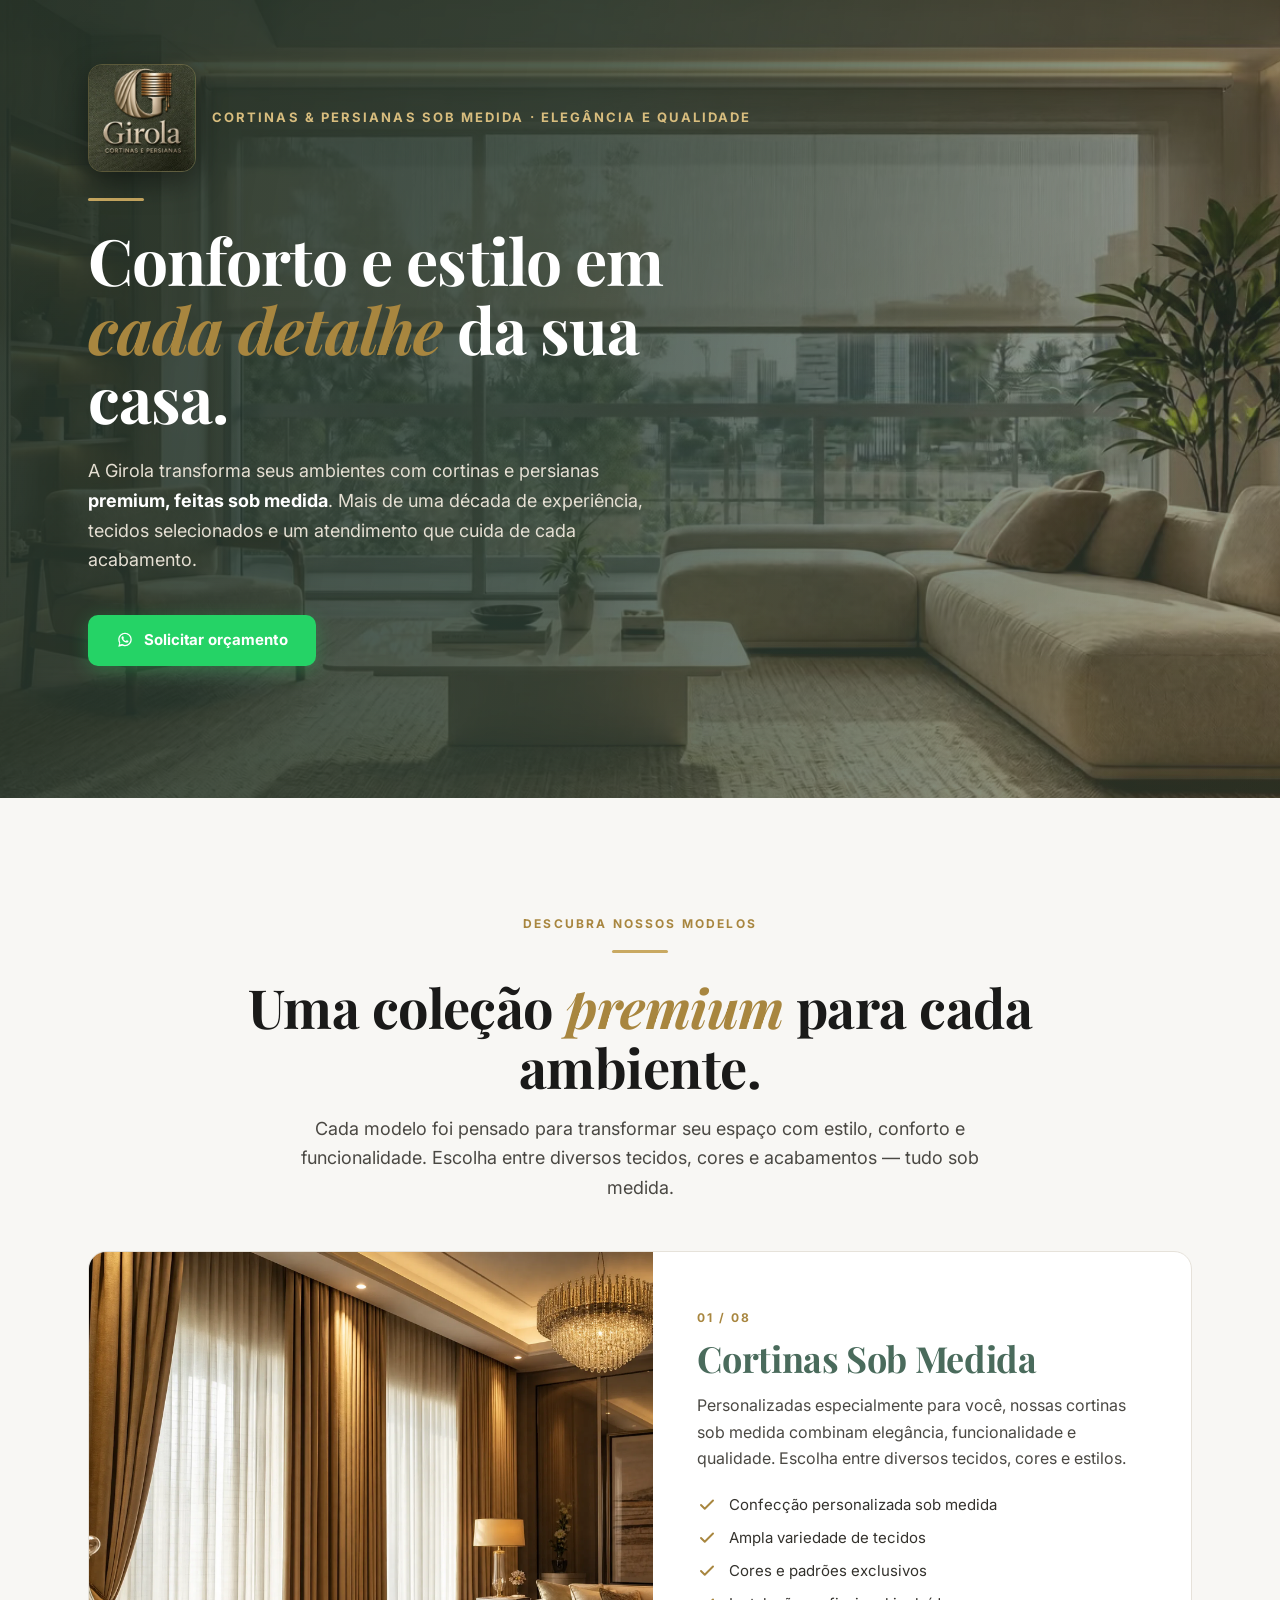
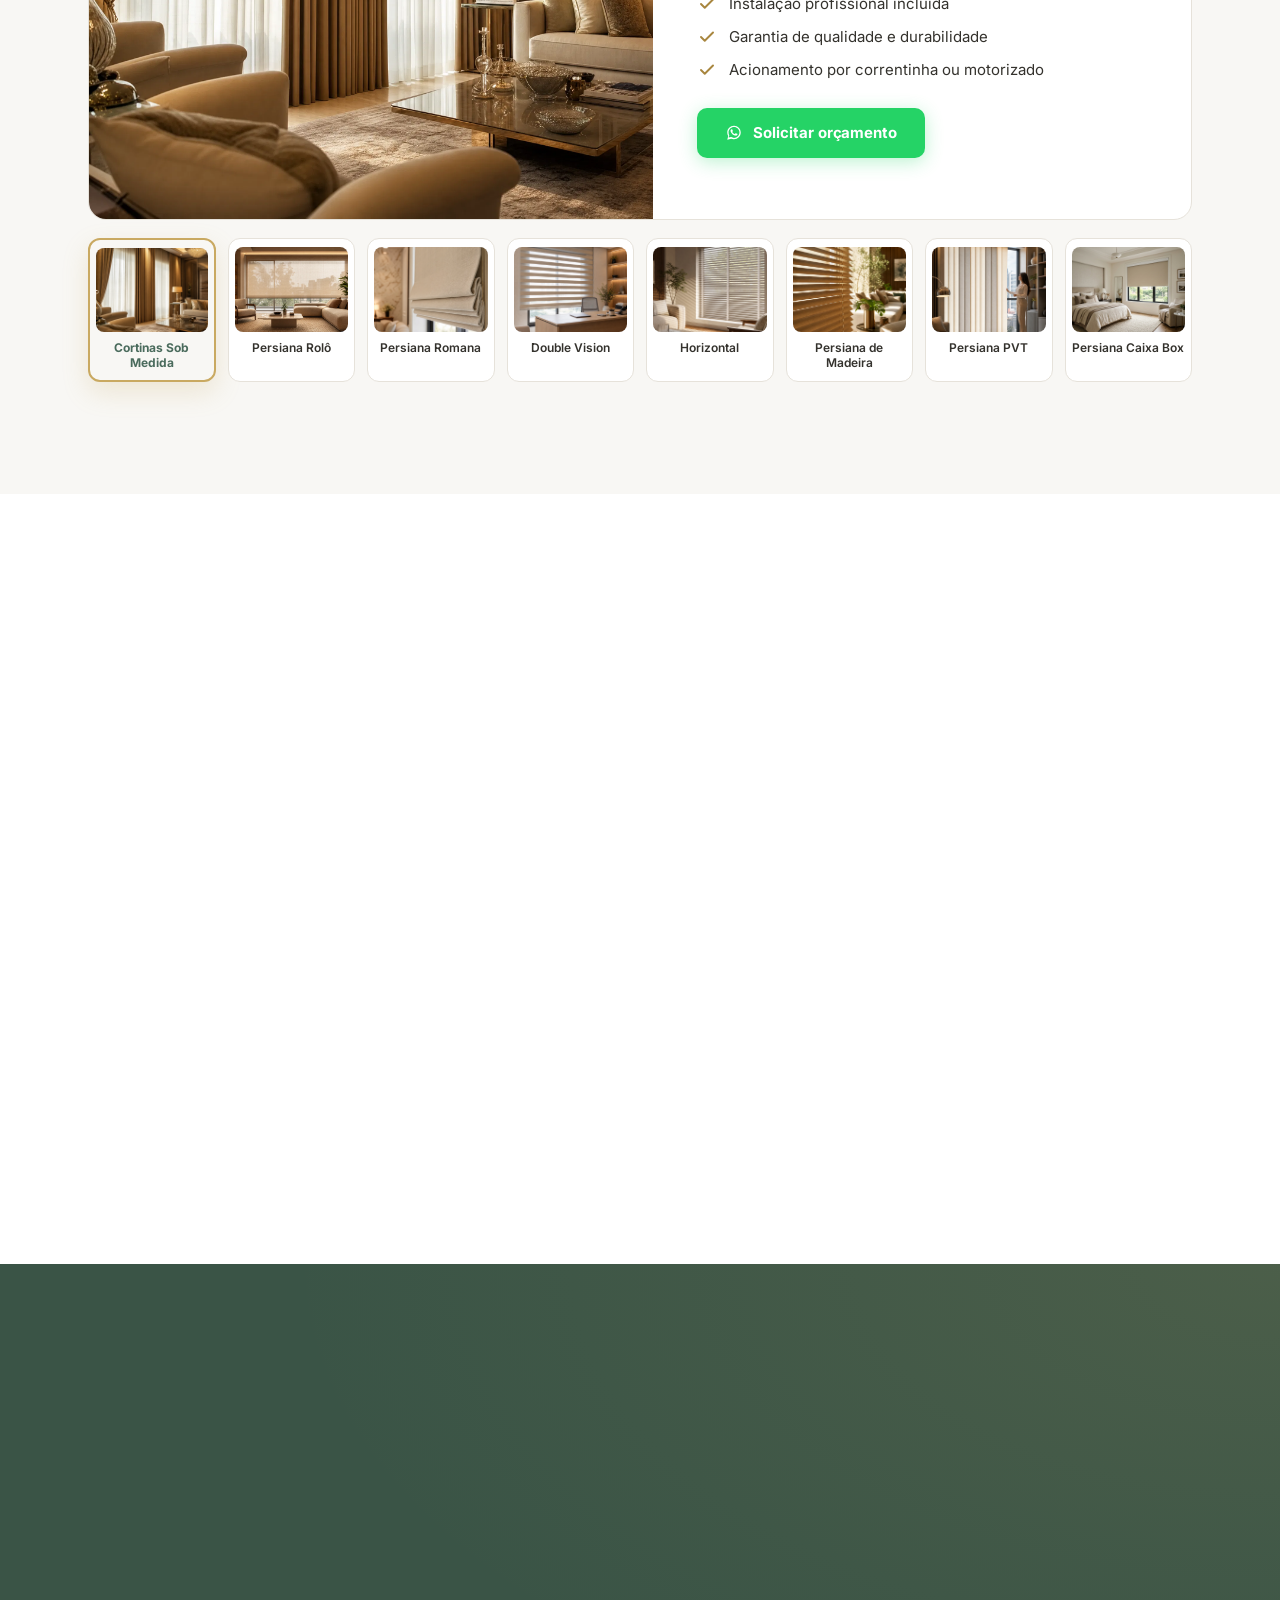
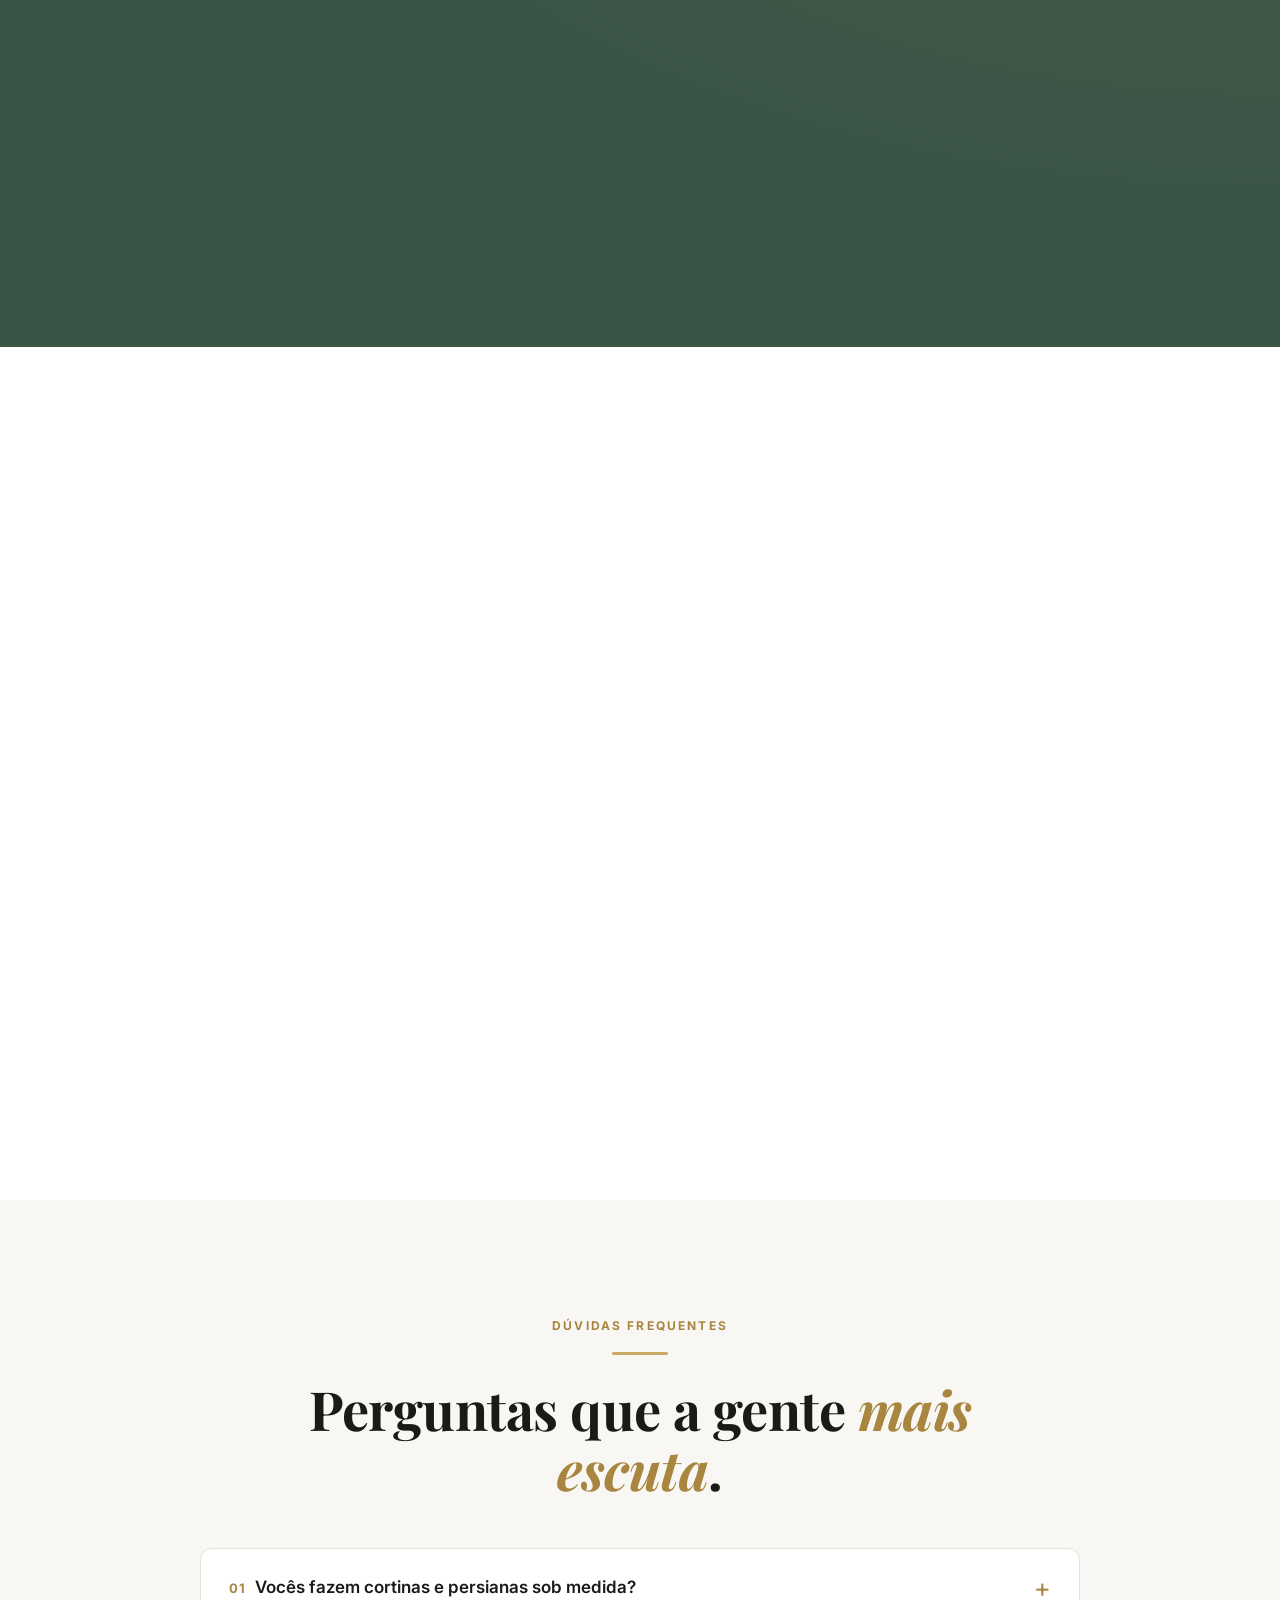
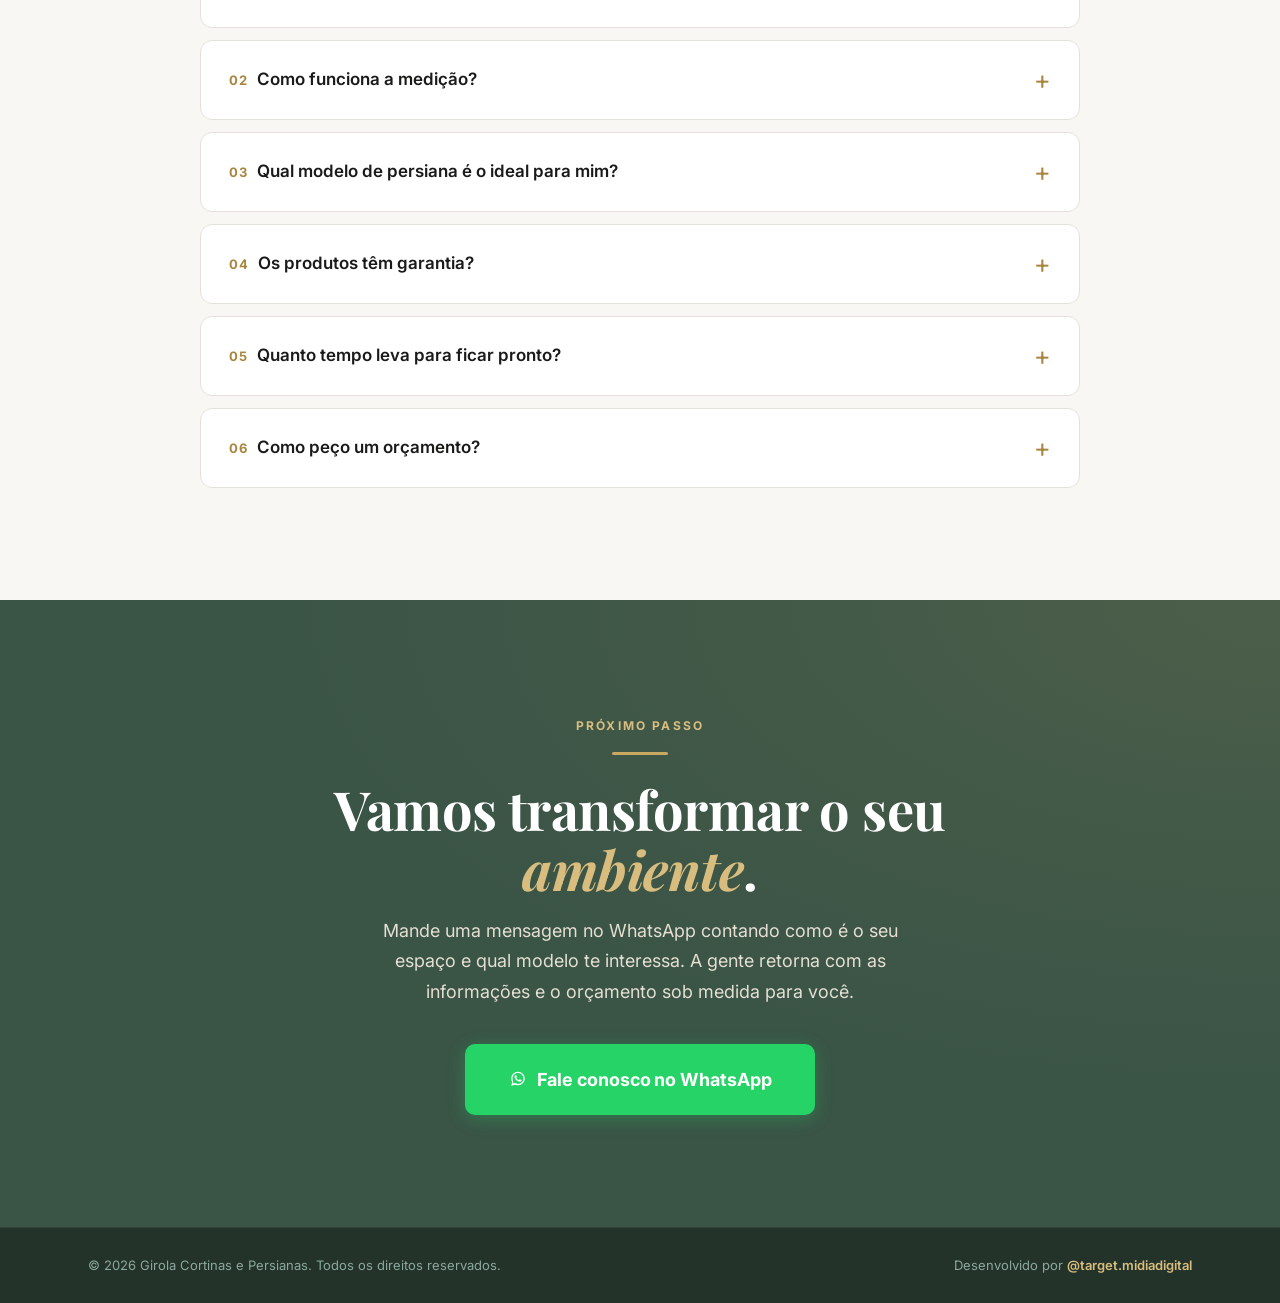
==== commit f16dd2bc: "Caixa Box: caixa de alumínio (não PVC) e até 95% da luz; adiciona 'Acionamento por correntinha ou mo" ====
--- a/index.html
+++ b/index.html
@@ -81,6 +81,7 @@
                     <li><span class="feat-check"></span>Cores e padrões exclusivos</li>
                     <li><span class="feat-check"></span>Instalação profissional incluída</li>
                     <li><span class="feat-check"></span>Garantia de qualidade e durabilidade</li>
+                    <li><span class="feat-check"></span>Acionamento por correntinha ou motorizado</li>
                   </ul>
                   <a href="https://wa.me/5548988244446?text=Olá%20Girola!%20Gostaria%20de%20um%20orçamento%20de%20cortinas%2Fpersianas%20sob%20medida.%20(*Cortinas%20Sob%20Medida*)" target="_blank" rel="noopener" class="btn btn-wa">
                     <span class="wa-icon" aria-hidden="true"></span>Solicitar orçamento
@@ -100,6 +101,7 @@
                     <li><span class="feat-check"></span>Fácil limpeza e manutenção</li>
                     <li><span class="feat-check"></span>Ideal para cozinhas e escritórios</li>
                     <li><span class="feat-check"></span>Disponível em blackout e tela solar</li>
+                    <li><span class="feat-check"></span>Acionamento por correntinha ou motorizado</li>
                   </ul>
                   <a href="https://wa.me/5548988244446?text=Olá%20Girola!%20Gostaria%20de%20um%20orçamento%20de%20cortinas%2Fpersianas%20sob%20medida.%20(*Persiana%20Rolô*)" target="_blank" rel="noopener" class="btn btn-wa">
                     <span class="wa-icon" aria-hidden="true"></span>Solicitar orçamento
@@ -119,6 +121,7 @@
                     <li><span class="feat-check"></span>Controle preciso de luz</li>
                     <li><span class="feat-check"></span>Perfeita para salas e quartos</li>
                     <li><span class="feat-check"></span>Instalação limpa sem caixilho aparente</li>
+                    <li><span class="feat-check"></span>Acionamento por correntinha ou motorizado</li>
                   </ul>
                   <a href="https://wa.me/5548988244446?text=Olá%20Girola!%20Gostaria%20de%20um%20orçamento%20de%20cortinas%2Fpersianas%20sob%20medida.%20(*Persiana%20Romana*)" target="_blank" rel="noopener" class="btn btn-wa">
                     <span class="wa-icon" aria-hidden="true"></span>Solicitar orçamento
@@ -138,6 +141,7 @@
                     <li><span class="feat-check"></span>Tecido de qualidade premium</li>
                     <li><span class="feat-check"></span>Ideal para salas de estar e escritórios</li>
                     <li><span class="feat-check"></span>Oferece privacidade sem perder claridade</li>
+                    <li><span class="feat-check"></span>Acionamento por correntinha ou motorizado</li>
                   </ul>
                   <a href="https://wa.me/5548988244446?text=Olá%20Girola!%20Gostaria%20de%20um%20orçamento%20de%20cortinas%2Fpersianas%20sob%20medida.%20(*Persiana%20Double%20Vision*)" target="_blank" rel="noopener" class="btn btn-wa">
                     <span class="wa-icon" aria-hidden="true"></span>Solicitar orçamento
@@ -157,6 +161,7 @@
                     <li><span class="feat-check"></span>Fácil limpeza e manutenção</li>
                     <li><span class="feat-check"></span>Ideal para todos os ambientes</li>
                     <li><span class="feat-check"></span>Excelente custo-benefício</li>
+                    <li><span class="feat-check"></span>Acionamento por correntinha ou motorizado</li>
                   </ul>
                   <a href="https://wa.me/5548988244446?text=Olá%20Girola!%20Gostaria%20de%20um%20orçamento%20de%20cortinas%2Fpersianas%20sob%20medida.%20(*Persiana%20Horizontal*)" target="_blank" rel="noopener" class="btn btn-wa">
                     <span class="wa-icon" aria-hidden="true"></span>Solicitar orçamento
@@ -176,6 +181,7 @@
                     <li><span class="feat-check"></span>Durabilidade excepcional</li>
                     <li><span class="feat-check"></span>Fácil manutenção</li>
                     <li><span class="feat-check"></span>Perfeita para salas, quartos e escritórios</li>
+                    <li><span class="feat-check"></span>Acionamento por correntinha ou motorizado</li>
                   </ul>
                   <a href="https://wa.me/5548988244446?text=Olá%20Girola!%20Gostaria%20de%20um%20orçamento%20de%20cortinas%2Fpersianas%20sob%20medida.%20(*Persiana%20de%20Madeira*)" target="_blank" rel="noopener" class="btn btn-wa">
                     <span class="wa-icon" aria-hidden="true"></span>Solicitar orçamento
@@ -195,6 +201,7 @@
                     <li><span class="feat-check"></span>Design minimalista e moderno</li>
                     <li><span class="feat-check"></span>Múltiplas cores e texturas</li>
                     <li><span class="feat-check"></span>Fácil operação e limpeza</li>
+                    <li><span class="feat-check"></span>Acionamento por correntinha ou motorizado</li>
                   </ul>
                   <a href="https://wa.me/5548988244446?text=Olá%20Girola!%20Gostaria%20de%20um%20orçamento%20de%20cortinas%2Fpersianas%20sob%20medida.%20(*Persiana%20PVT*)" target="_blank" rel="noopener" class="btn btn-wa">
                     <span class="wa-icon" aria-hidden="true"></span>Solicitar orçamento
@@ -207,11 +214,11 @@
                 <div class="modelo-slide-info">
                   <span class="modelo-slide-count">08 / 08</span>
                   <h3 class="modelo-slide-name">Persiana Caixa Box</h3>
-                  <p class="modelo-slide-desc">Blackout de alto desempenho: o tecido corre dentro de uma caixa superior de PVC (Vox) com guias laterais em alumínio, bloqueando praticamente 100% da luz. Acabamento limpo e contemporâneo, perfeito para quartos e salas de TV.</p>
-                  <ul class="modelo-slide-features">
-                    <li><span class="feat-check"></span>Bloqueio de até 100% da luz (blackout total)</li>
-                    <li><span class="feat-check"></span>Caixa superior em PVC (Vox) com bandô integrado</li>
-                    <li><span class="feat-check"></span>Guias laterais em alumínio para vedação total</li>
+                  <p class="modelo-slide-desc">Blackout de alto desempenho: o tecido corre dentro de uma caixa superior de alumínio com guias laterais, bloqueando até 95% da luz. Acabamento limpo e contemporâneo, perfeito para quartos e salas de TV.</p>
+                  <ul class="modelo-slide-features">
+                    <li><span class="feat-check"></span>Bloqueio de até 95% da luz (alto escurecimento)</li>
+                    <li><span class="feat-check"></span>Caixa superior em alumínio com bandô integrado</li>
+                    <li><span class="feat-check"></span>Guias laterais em alumínio para ótima vedação</li>
                     <li><span class="feat-check"></span>Acionamento por correntinha ou motorizado</li>
                     <li><span class="feat-check"></span>Ideal para quartos e salas de TV</li>
                   </ul>
@@ -430,7 +437,7 @@
               <span class="faq-toggle">+</span>
             </button>
             <div class="faq-answer">
-              Depende do ambiente e do que você procura: a Rolô é prática e moderna, a Romana traz um toque de luxo, a Double Vision controla a luz em dois níveis, a Horizontal oferece controle preciso, a de Madeira aquece o ambiente, a PVT é ideal para grandes janelas e portas e a Caixa Box garante blackout total para quartos e salas de TV. Conte como é o seu espaço que indicamos a melhor solução.
+              Depende do ambiente e do que você procura: a Rolô é prática e moderna, a Romana traz um toque de luxo, a Double Vision controla a luz em dois níveis, a Horizontal oferece controle preciso, a de Madeira aquece o ambiente, a PVT é ideal para grandes janelas e portas e a Caixa Box garante alto escurecimento (até 95%) para quartos e salas de TV. Conte como é o seu espaço que indicamos a melhor solução.
             </div>
           </div>
           <div class="faq-item">
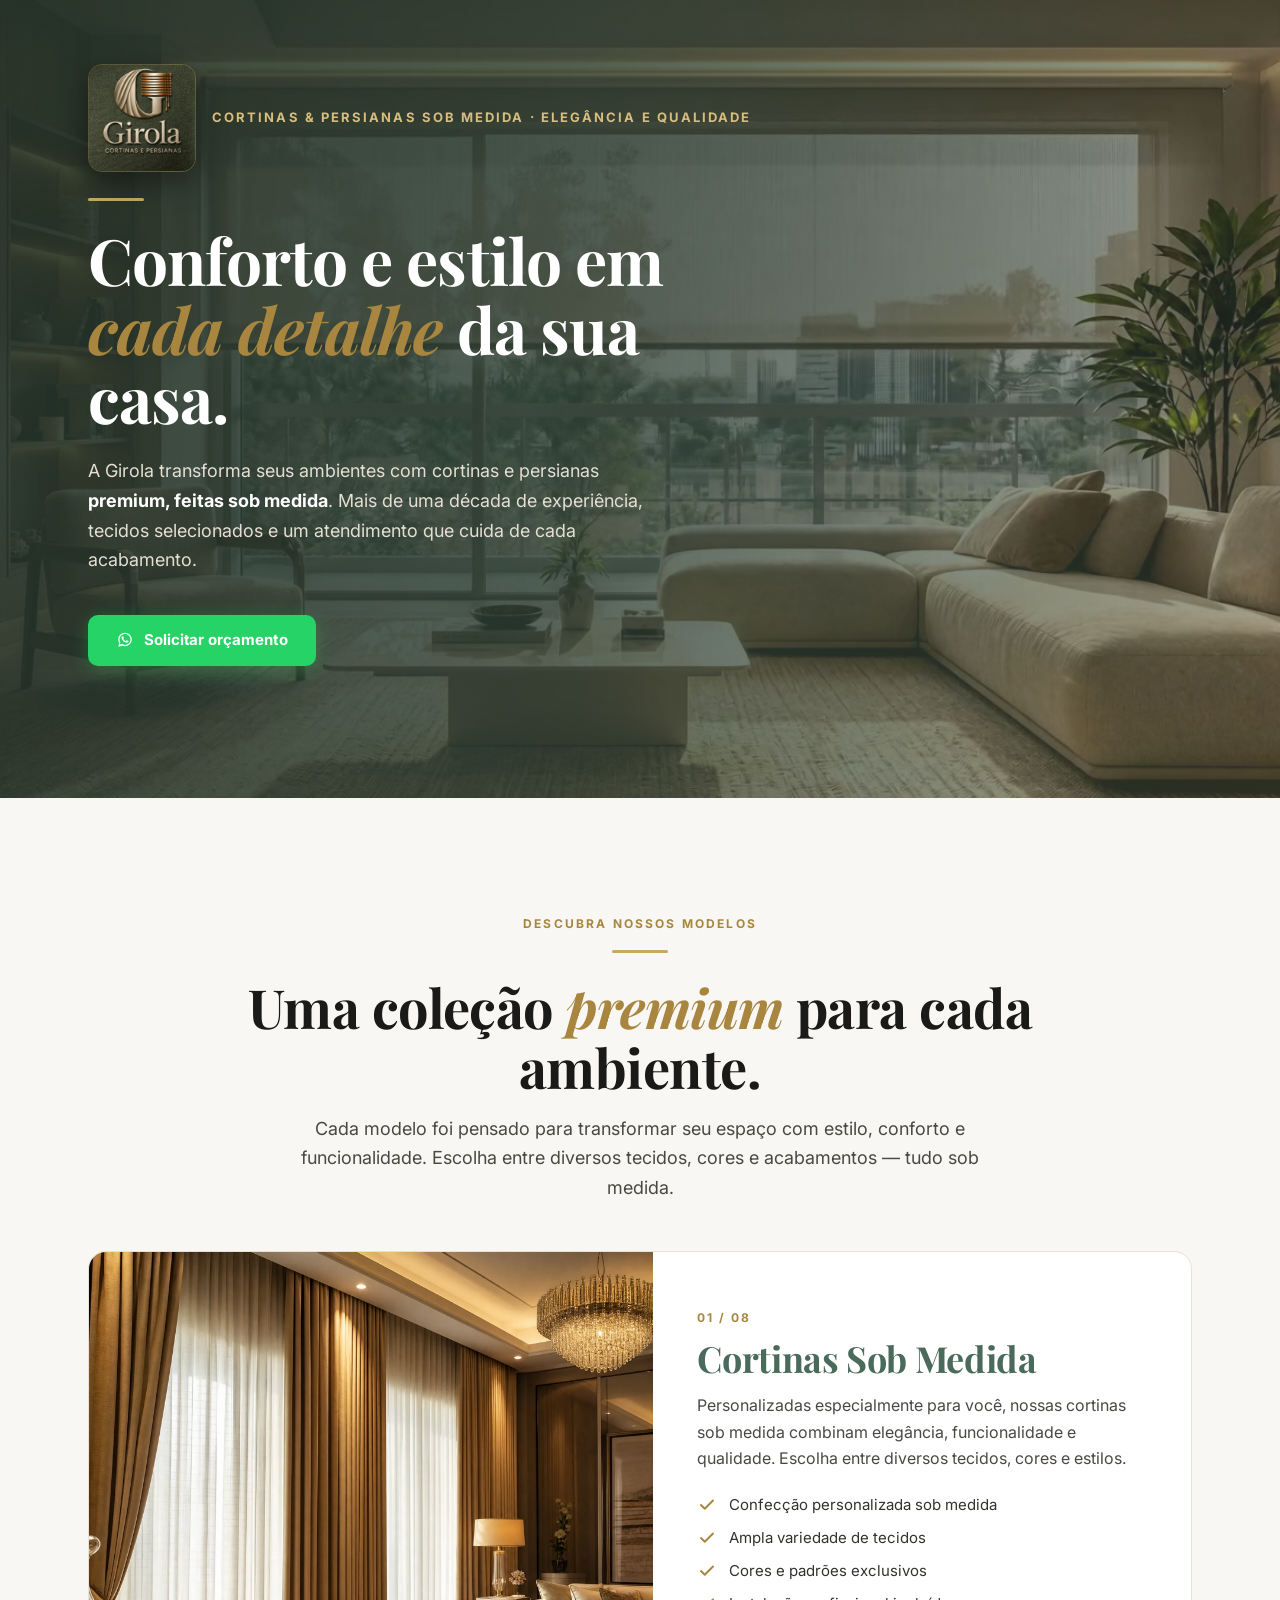
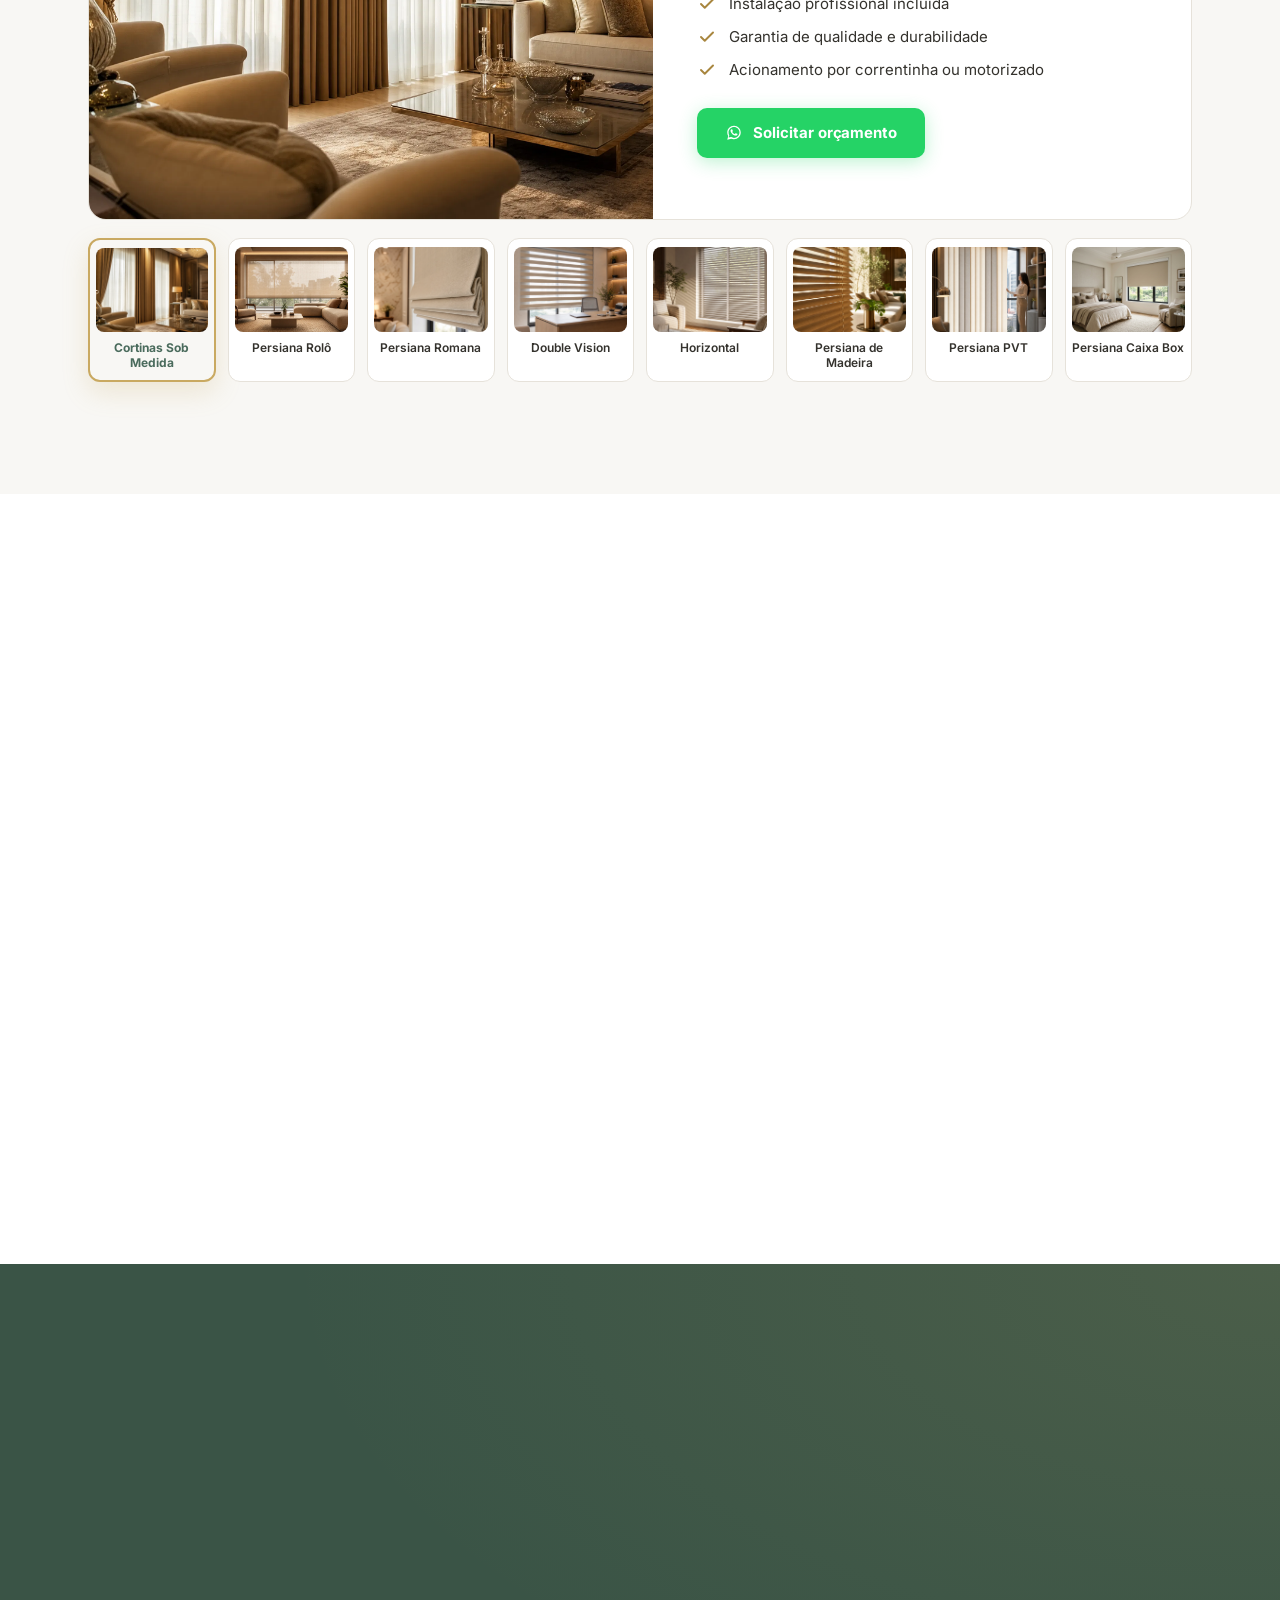
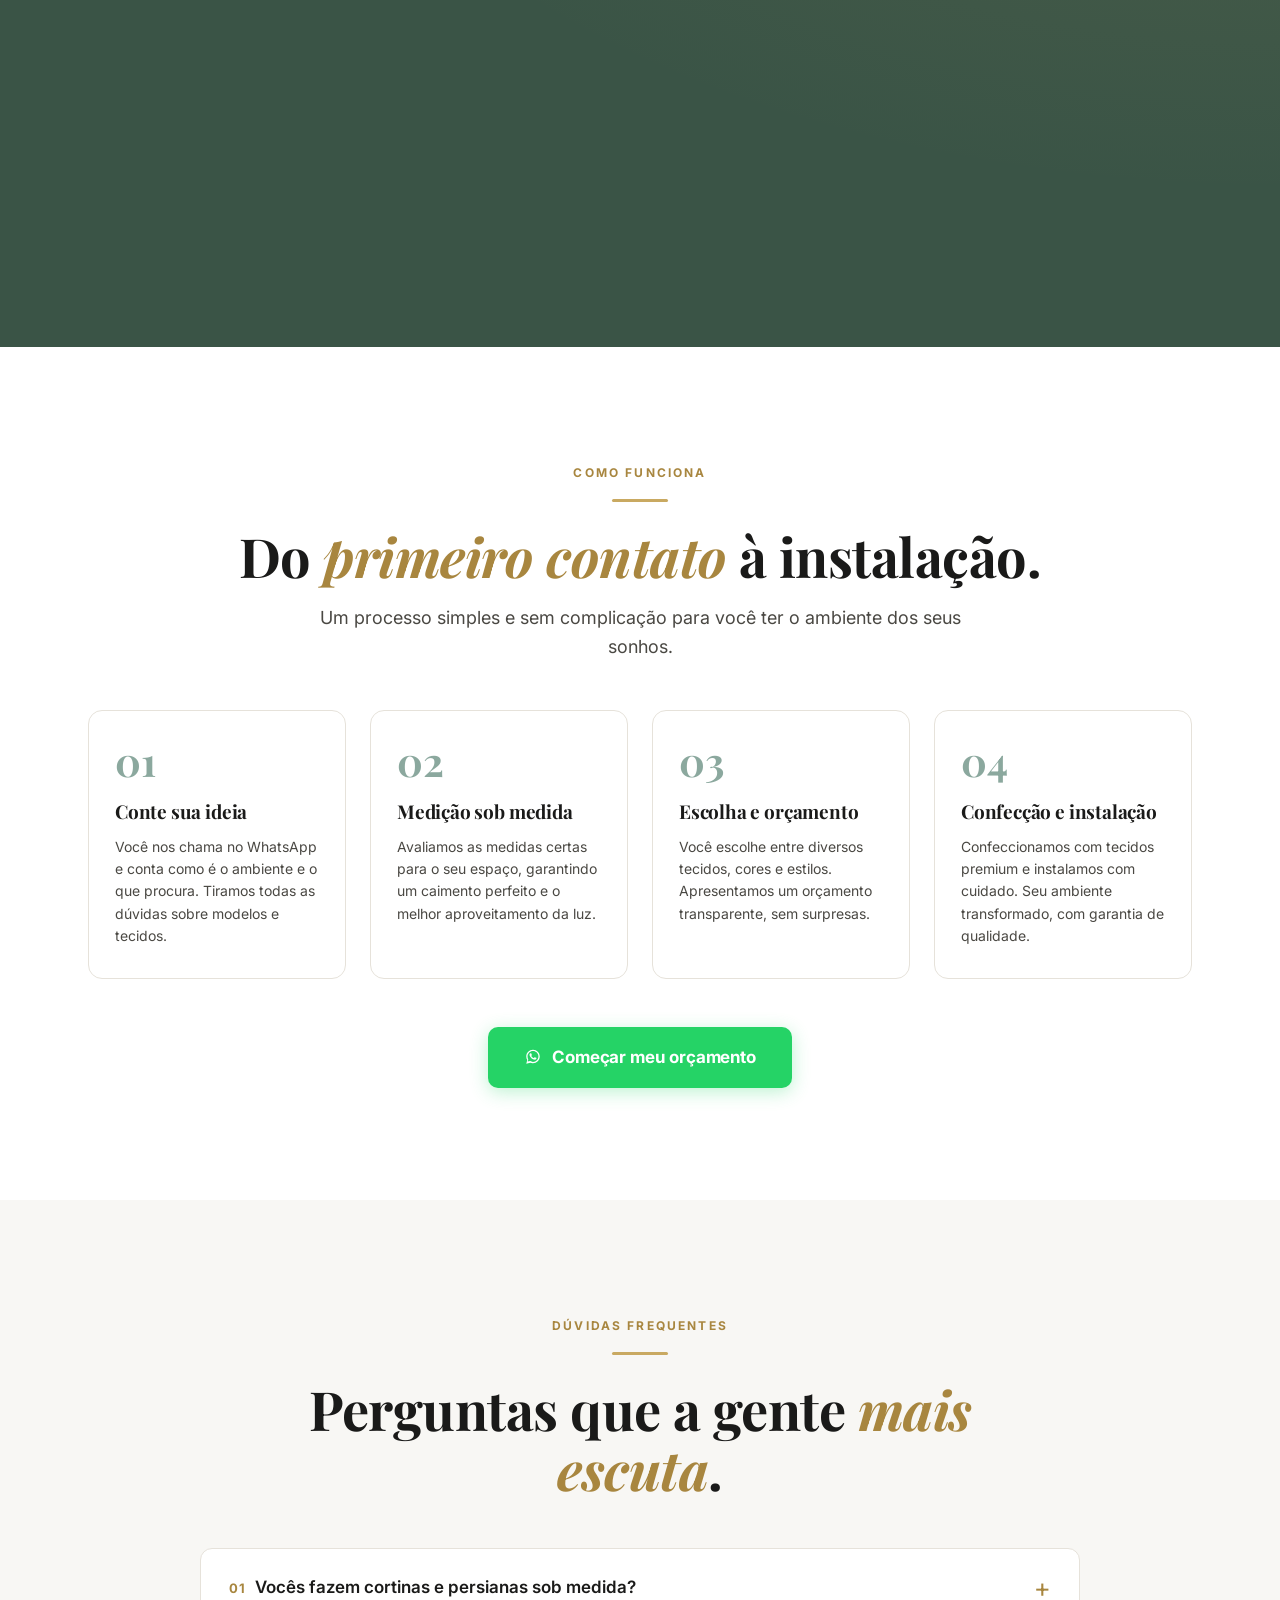
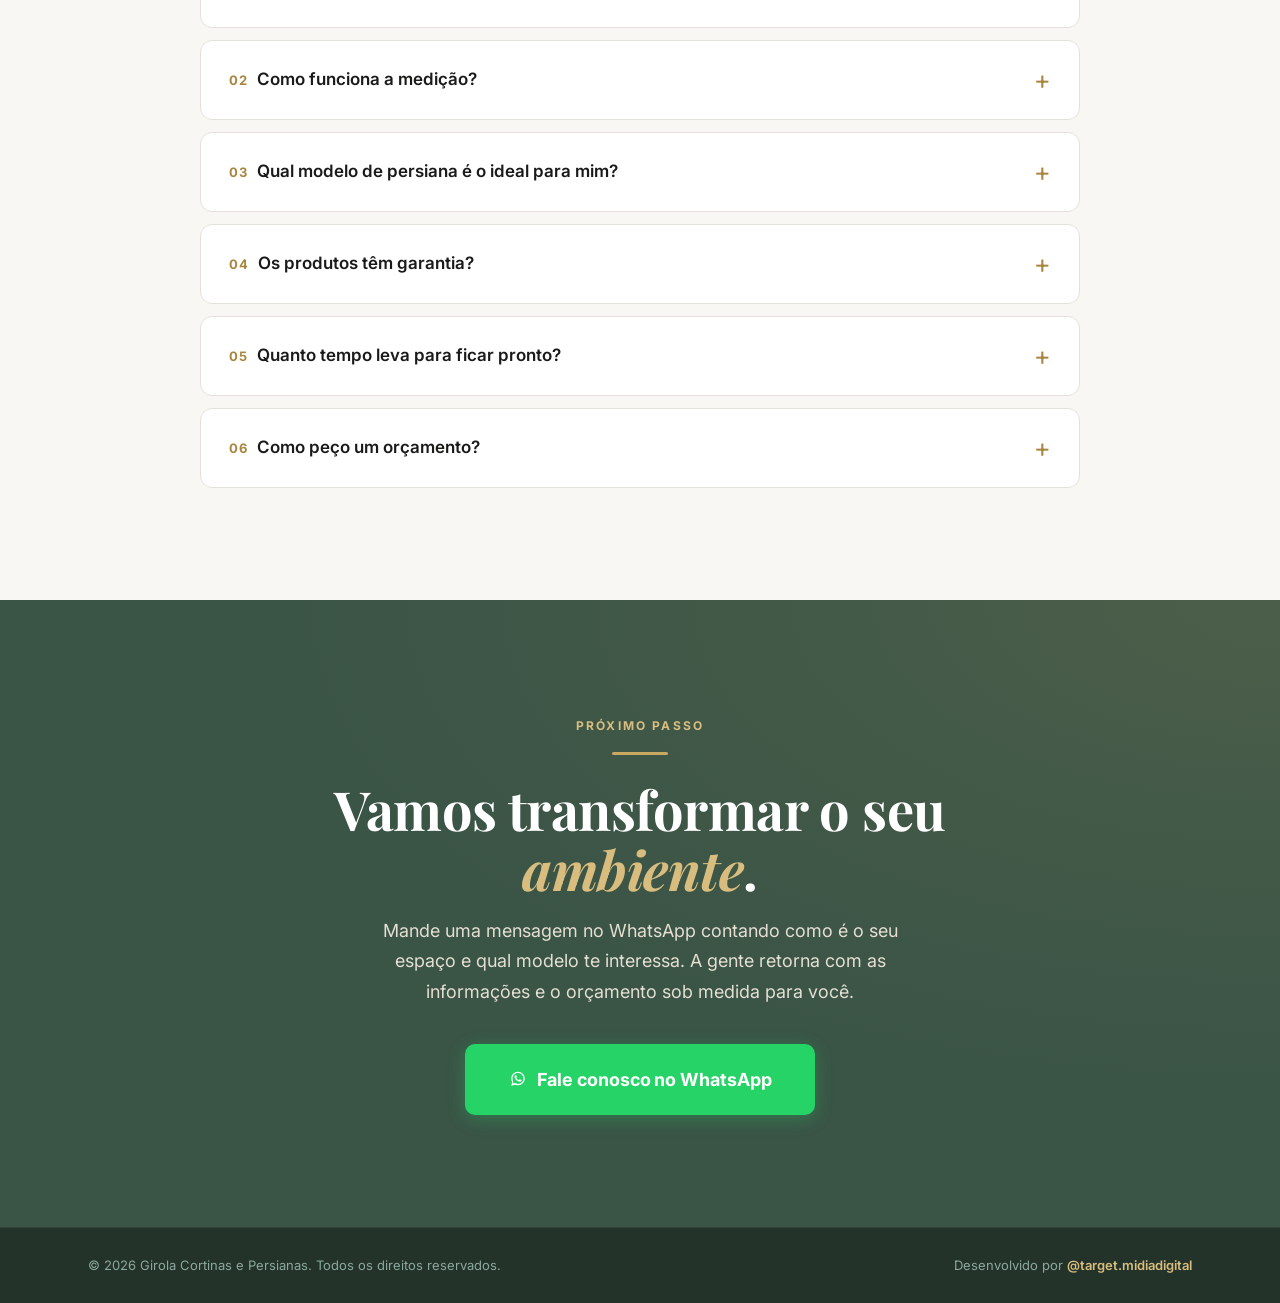
==== commit 13d68ab6: "Caixa Box: remove '(alto escurecimento)' do tópico de bloqueio de luz" ====
--- a/index.html
+++ b/index.html
@@ -216,7 +216,7 @@
                   <h3 class="modelo-slide-name">Persiana Caixa Box</h3>
                   <p class="modelo-slide-desc">Blackout de alto desempenho: o tecido corre dentro de uma caixa superior de alumínio com guias laterais, bloqueando até 95% da luz. Acabamento limpo e contemporâneo, perfeito para quartos e salas de TV.</p>
                   <ul class="modelo-slide-features">
-                    <li><span class="feat-check"></span>Bloqueio de até 95% da luz (alto escurecimento)</li>
+                    <li><span class="feat-check"></span>Bloqueio de até 95% da luz</li>
                     <li><span class="feat-check"></span>Caixa superior em alumínio com bandô integrado</li>
                     <li><span class="feat-check"></span>Guias laterais em alumínio para ótima vedação</li>
                     <li><span class="feat-check"></span>Acionamento por correntinha ou motorizado</li>
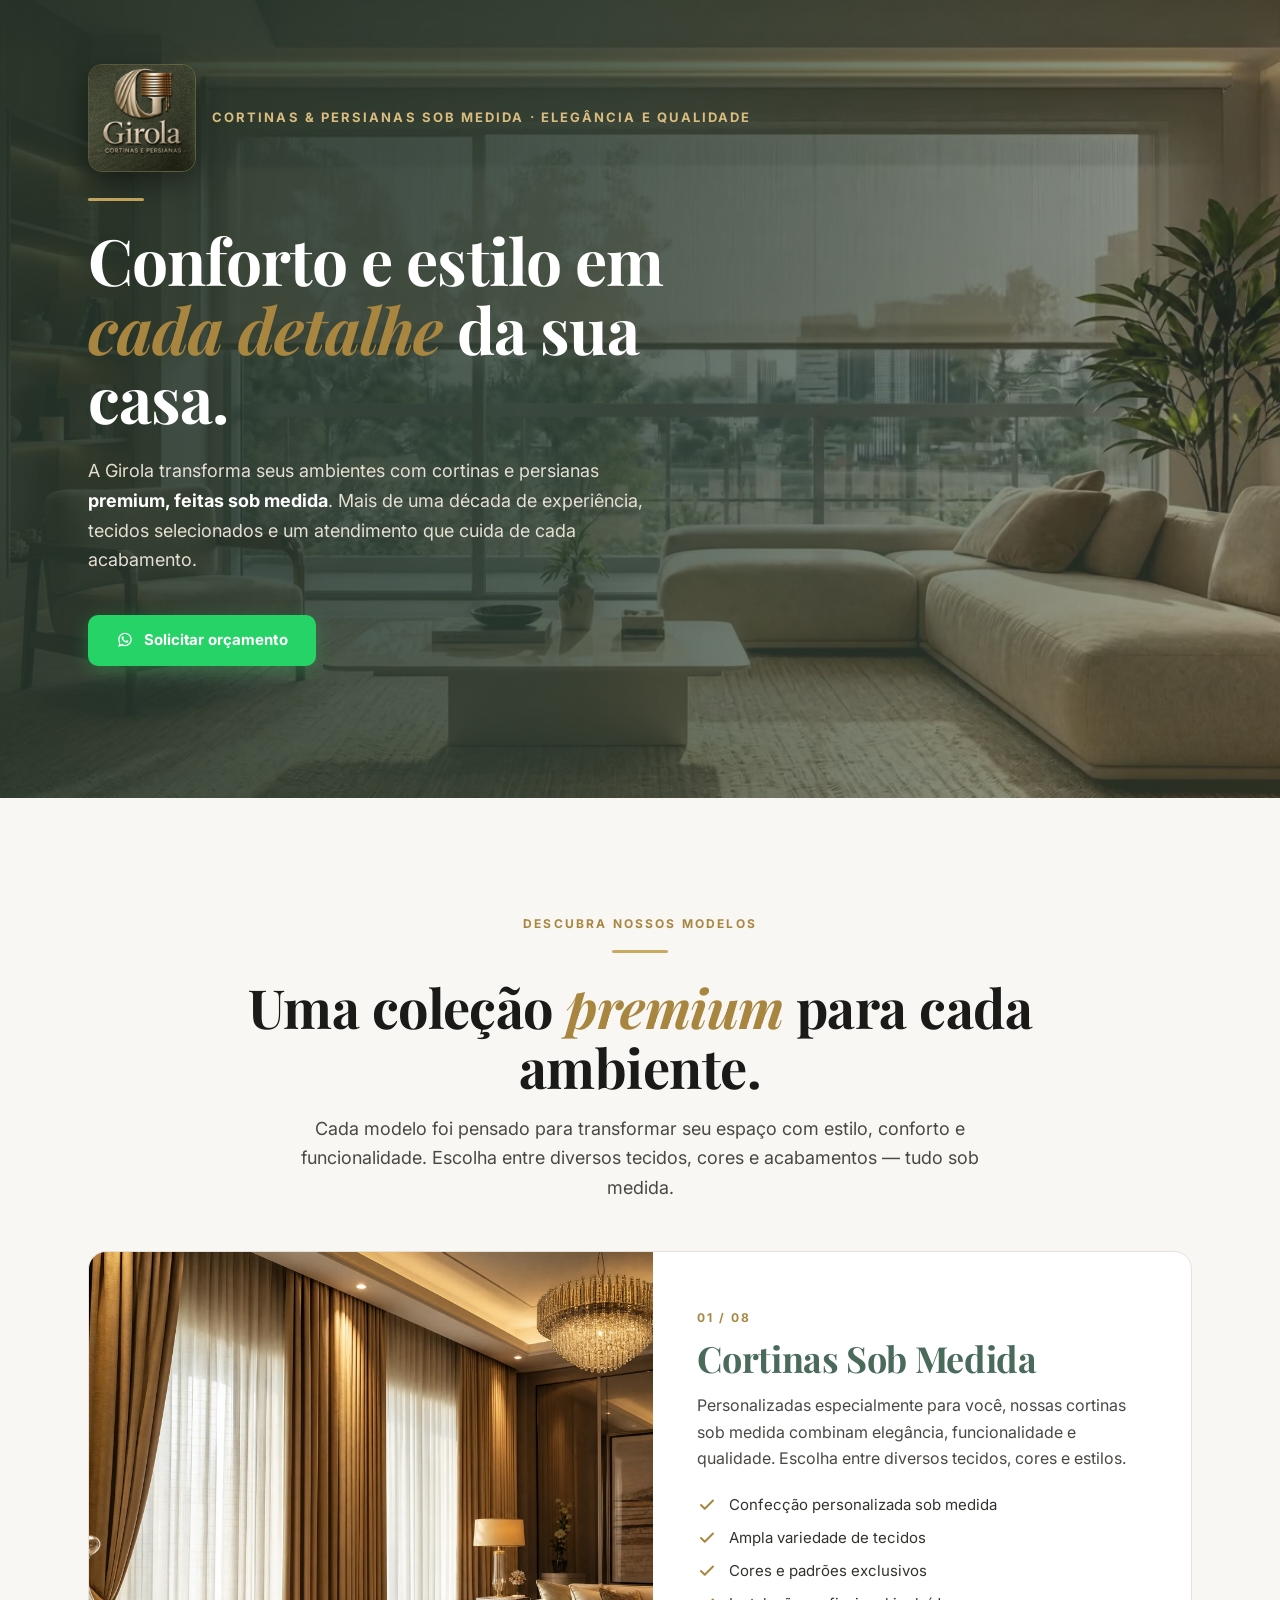
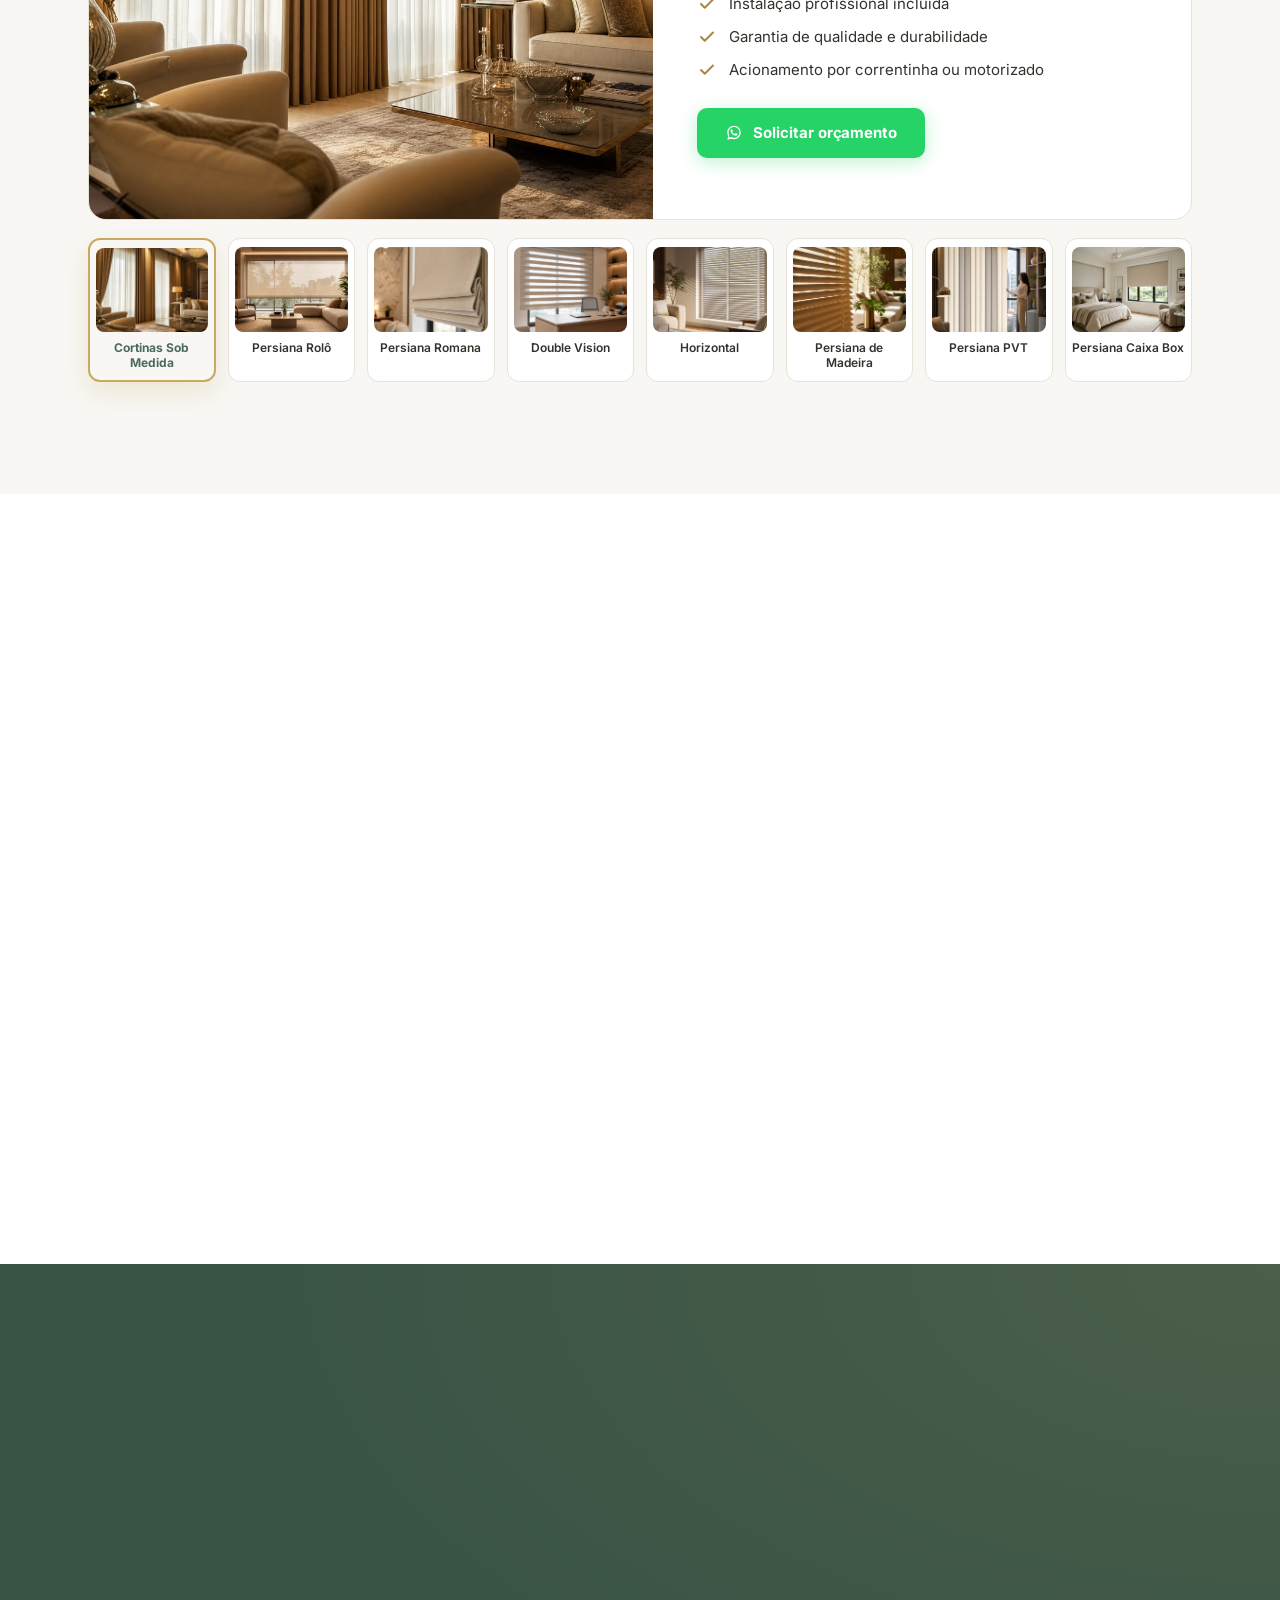
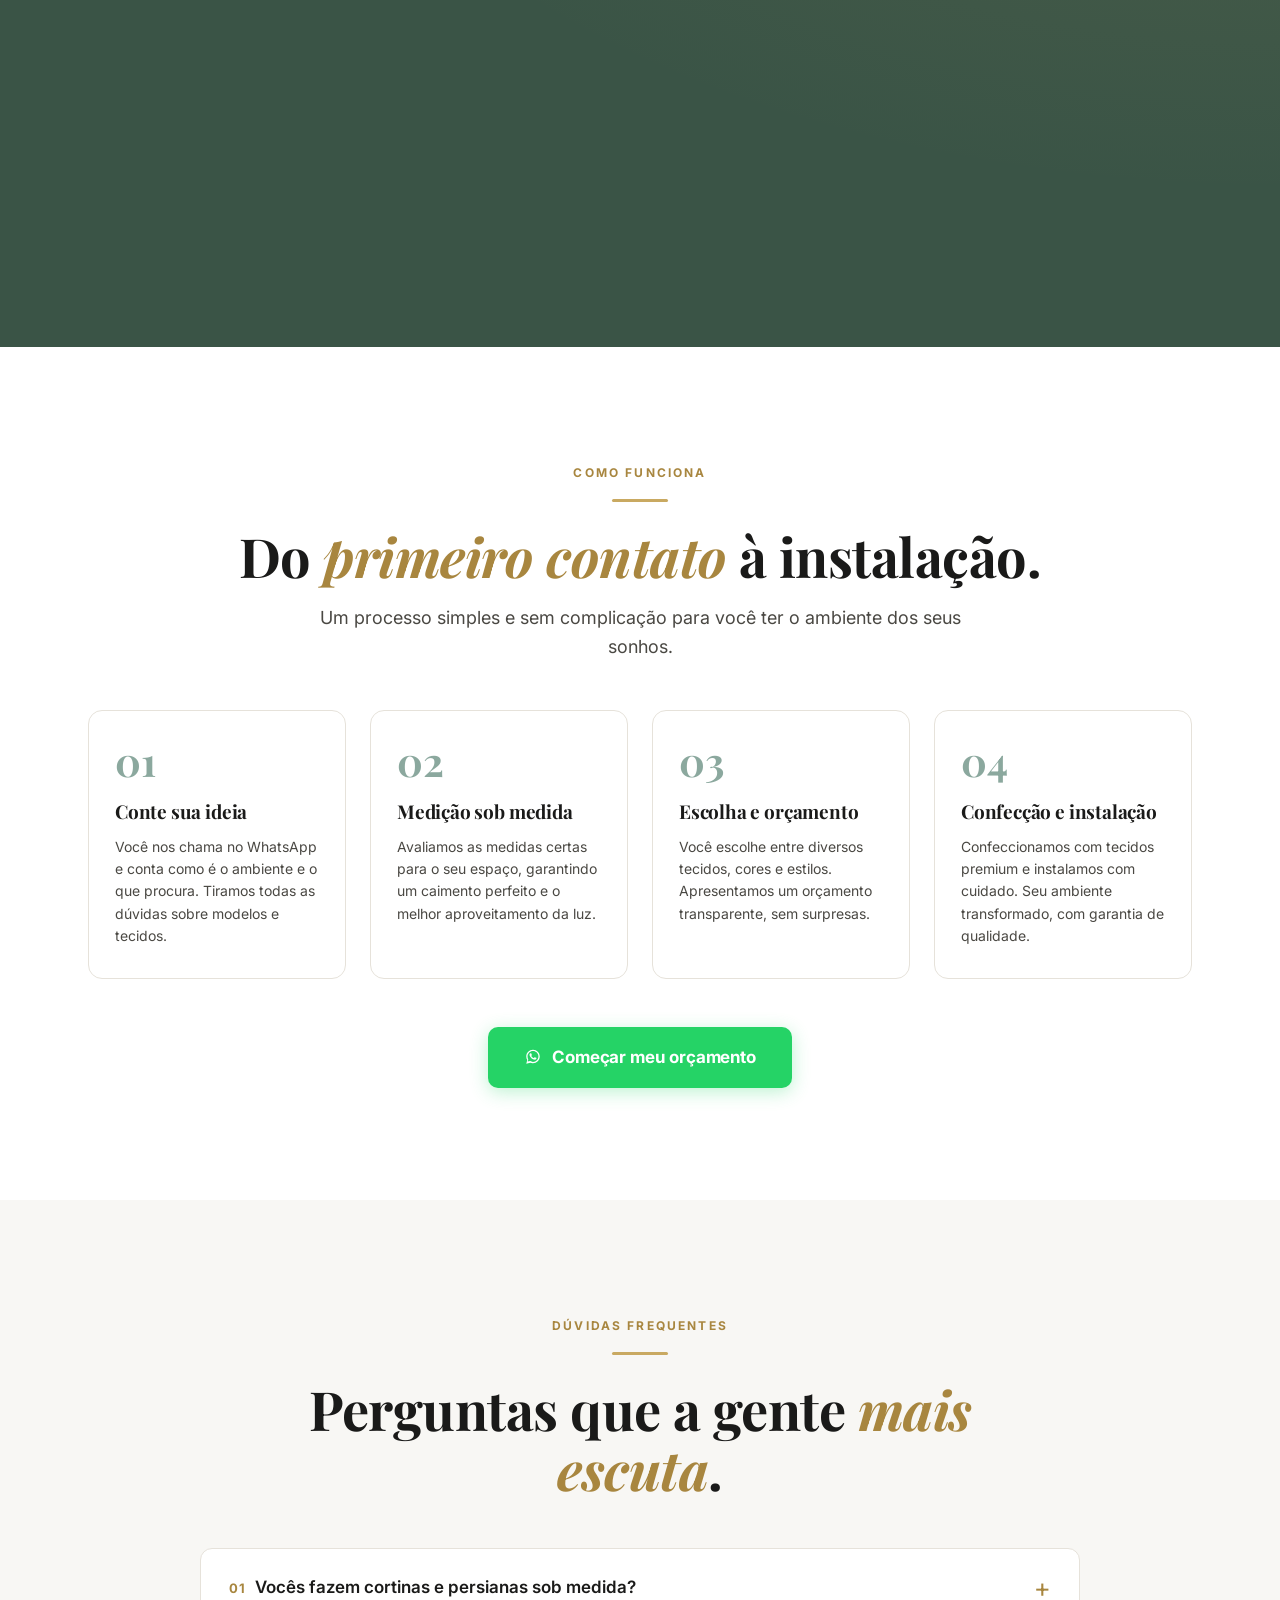
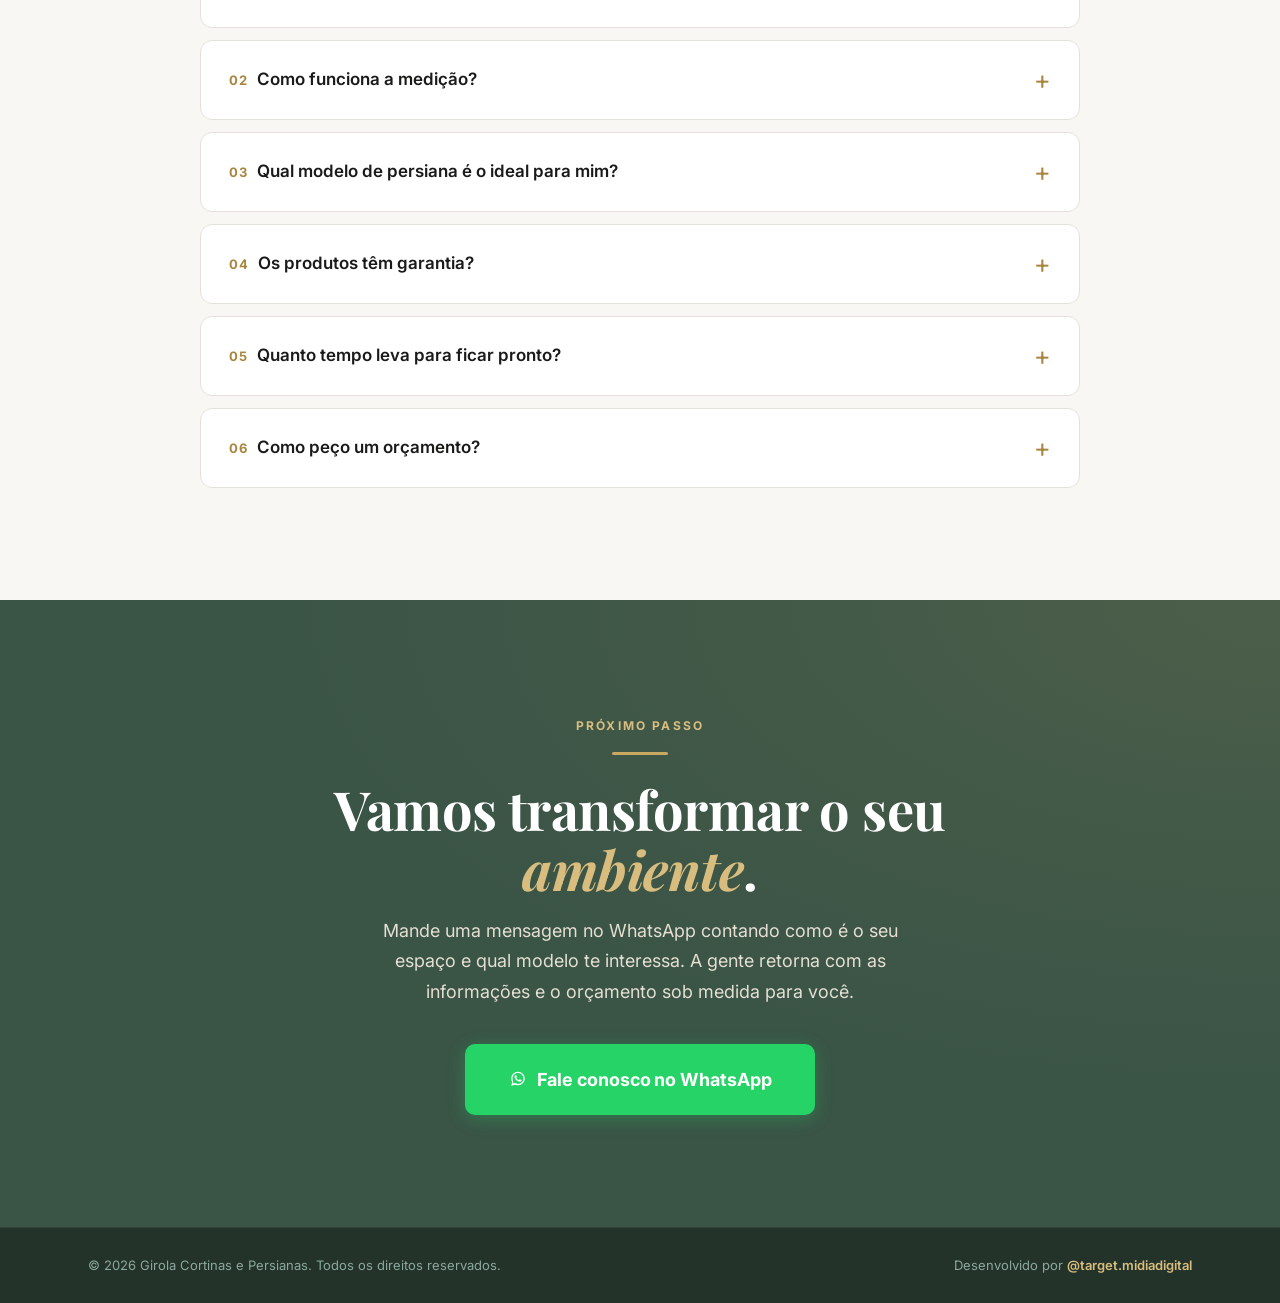
==== commit 08572ca9: "Converte logo e Caixa Box para WebP (carregamento mais rápido) - logo.jpg (244K) -> logo.webp (208K)" ====
--- a/index.html
+++ b/index.html
@@ -12,7 +12,7 @@
   <meta name="viewport" content="width=device-width, initial-scale=1.0">
   <title>Girola Cortinas e Persianas — Cortinas e Persianas Sob Medida · Elegância e Qualidade</title>
   <meta name="description" content="Cortinas e persianas premium sob medida. Mais de 10 anos transformando espaços com elegância, conforto e qualidade. Rolô, Romana, Double Vision, Horizontal, Madeira, PVT e Caixa Box. Orçamento pelo WhatsApp (48) 98824-4446.">
-  <link rel="icon" href="assets/logo.jpg">
+  <link rel="icon" href="assets/logo.webp">
   <link rel="preconnect" href="https://fonts.googleapis.com">
   <link rel="preconnect" href="https://fonts.gstatic.com" crossorigin>
   <link href="https://fonts.googleapis.com/css2?family=Playfair+Display:wght@500;600;700&family=Inter:wght@400;500;600;700&display=swap" rel="stylesheet">
@@ -36,7 +36,7 @@
       <div class="container hero-inner">
         <div class="hero-text reveal">
           <div class="hero-brand">
-            <img src="assets/logo.jpg" alt="Girola Cortinas e Persianas" class="hero-logo">
+            <img src="assets/logo.webp" alt="Girola Cortinas e Persianas" class="hero-logo">
             <span class="hero-brand-text">Cortinas &amp; Persianas sob medida · Elegância e Qualidade</span>
           </div>
           <span class="gold-bar"></span>
@@ -210,7 +210,7 @@
               </article>
 
               <article class="modelo-slide showcase-panel">
-                <div class="modelo-slide-photo"><img src="assets/persiana-caixa-box.jpg" alt="Persiana Caixa Box" loading="lazy"></div>
+                <div class="modelo-slide-photo"><img src="assets/persiana-caixa-box.webp" alt="Persiana Caixa Box" loading="lazy"></div>
                 <div class="modelo-slide-info">
                   <span class="modelo-slide-count">08 / 08</span>
                   <h3 class="modelo-slide-name">Persiana Caixa Box</h3>
@@ -260,7 +260,7 @@
               <span class="showcase-thumb-name">Persiana PVT</span>
             </button>
             <button class="showcase-thumb" data-index="7">
-              <span class="showcase-thumb-img"><img src="assets/persiana-caixa-box.jpg" alt="" loading="lazy"></span>
+              <span class="showcase-thumb-img"><img src="assets/persiana-caixa-box.webp" alt="" loading="lazy"></span>
               <span class="showcase-thumb-name">Persiana Caixa Box</span>
             </button>
           </div>
